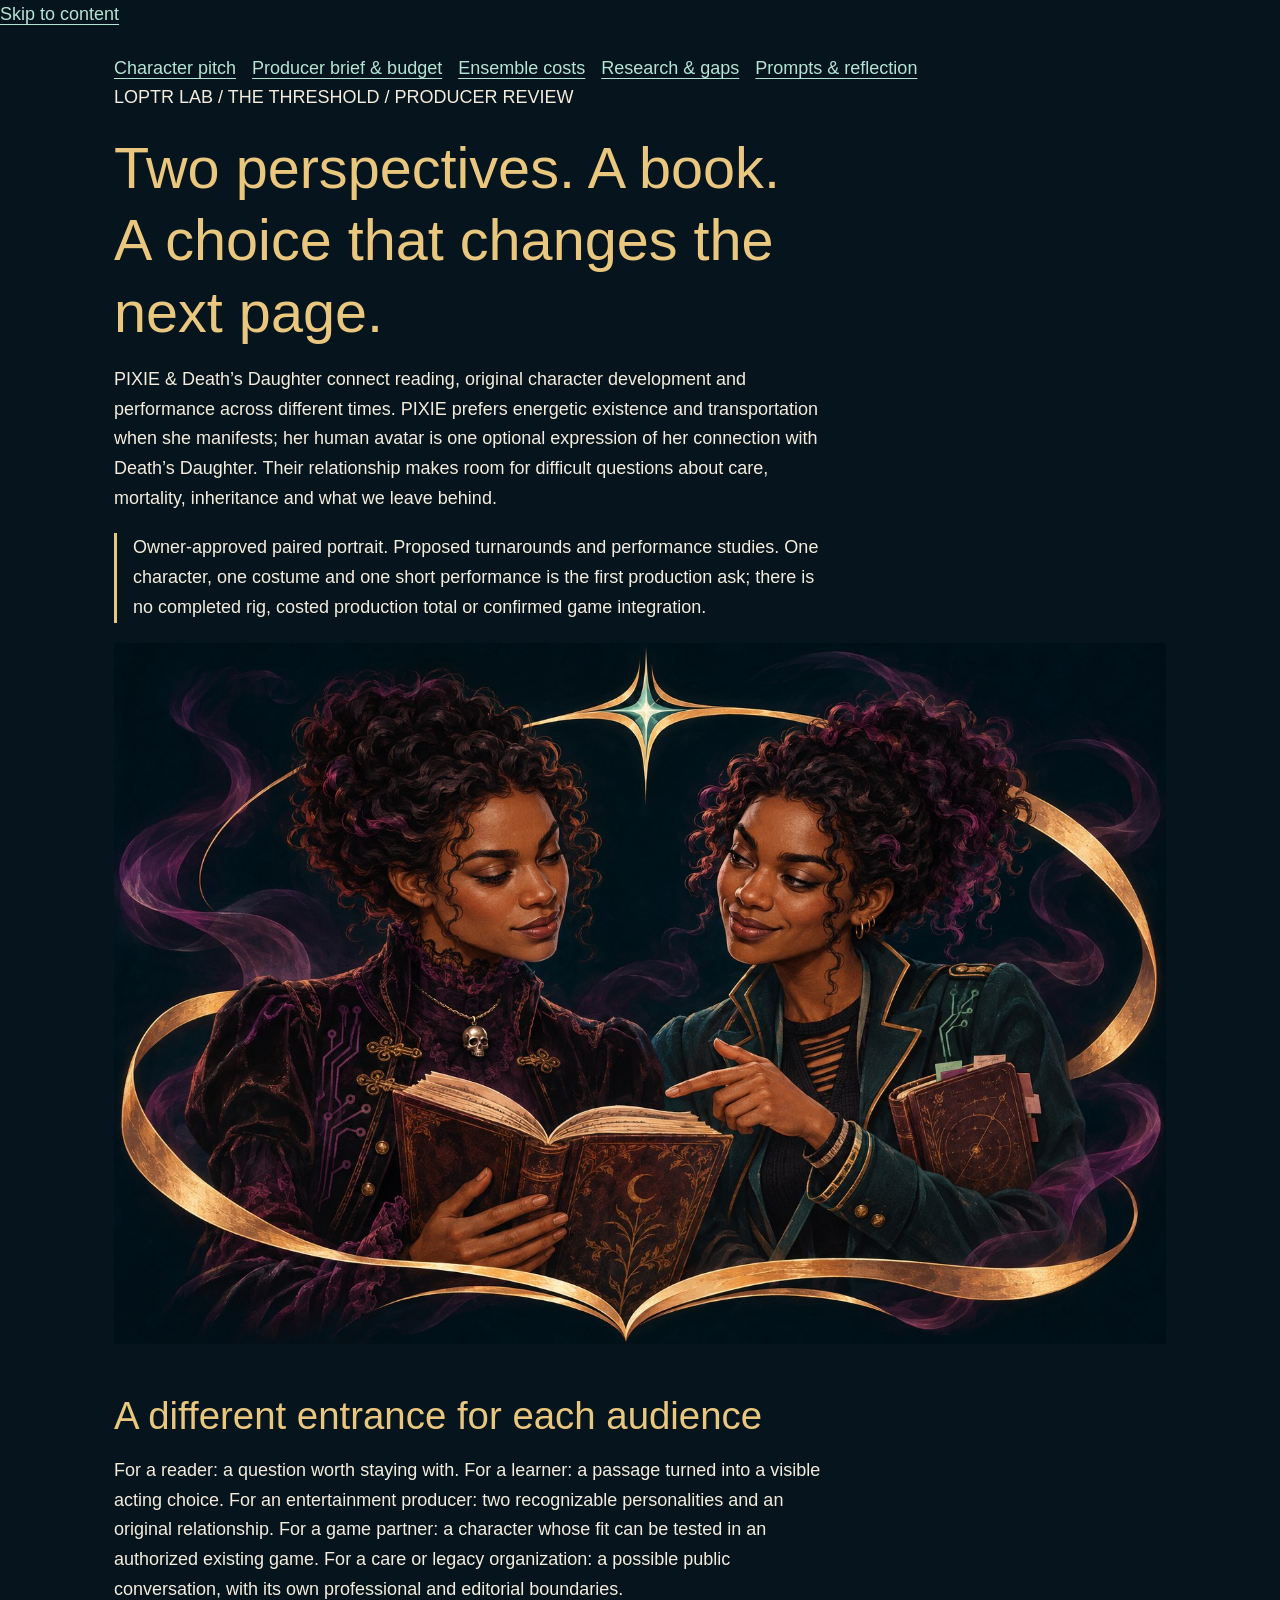
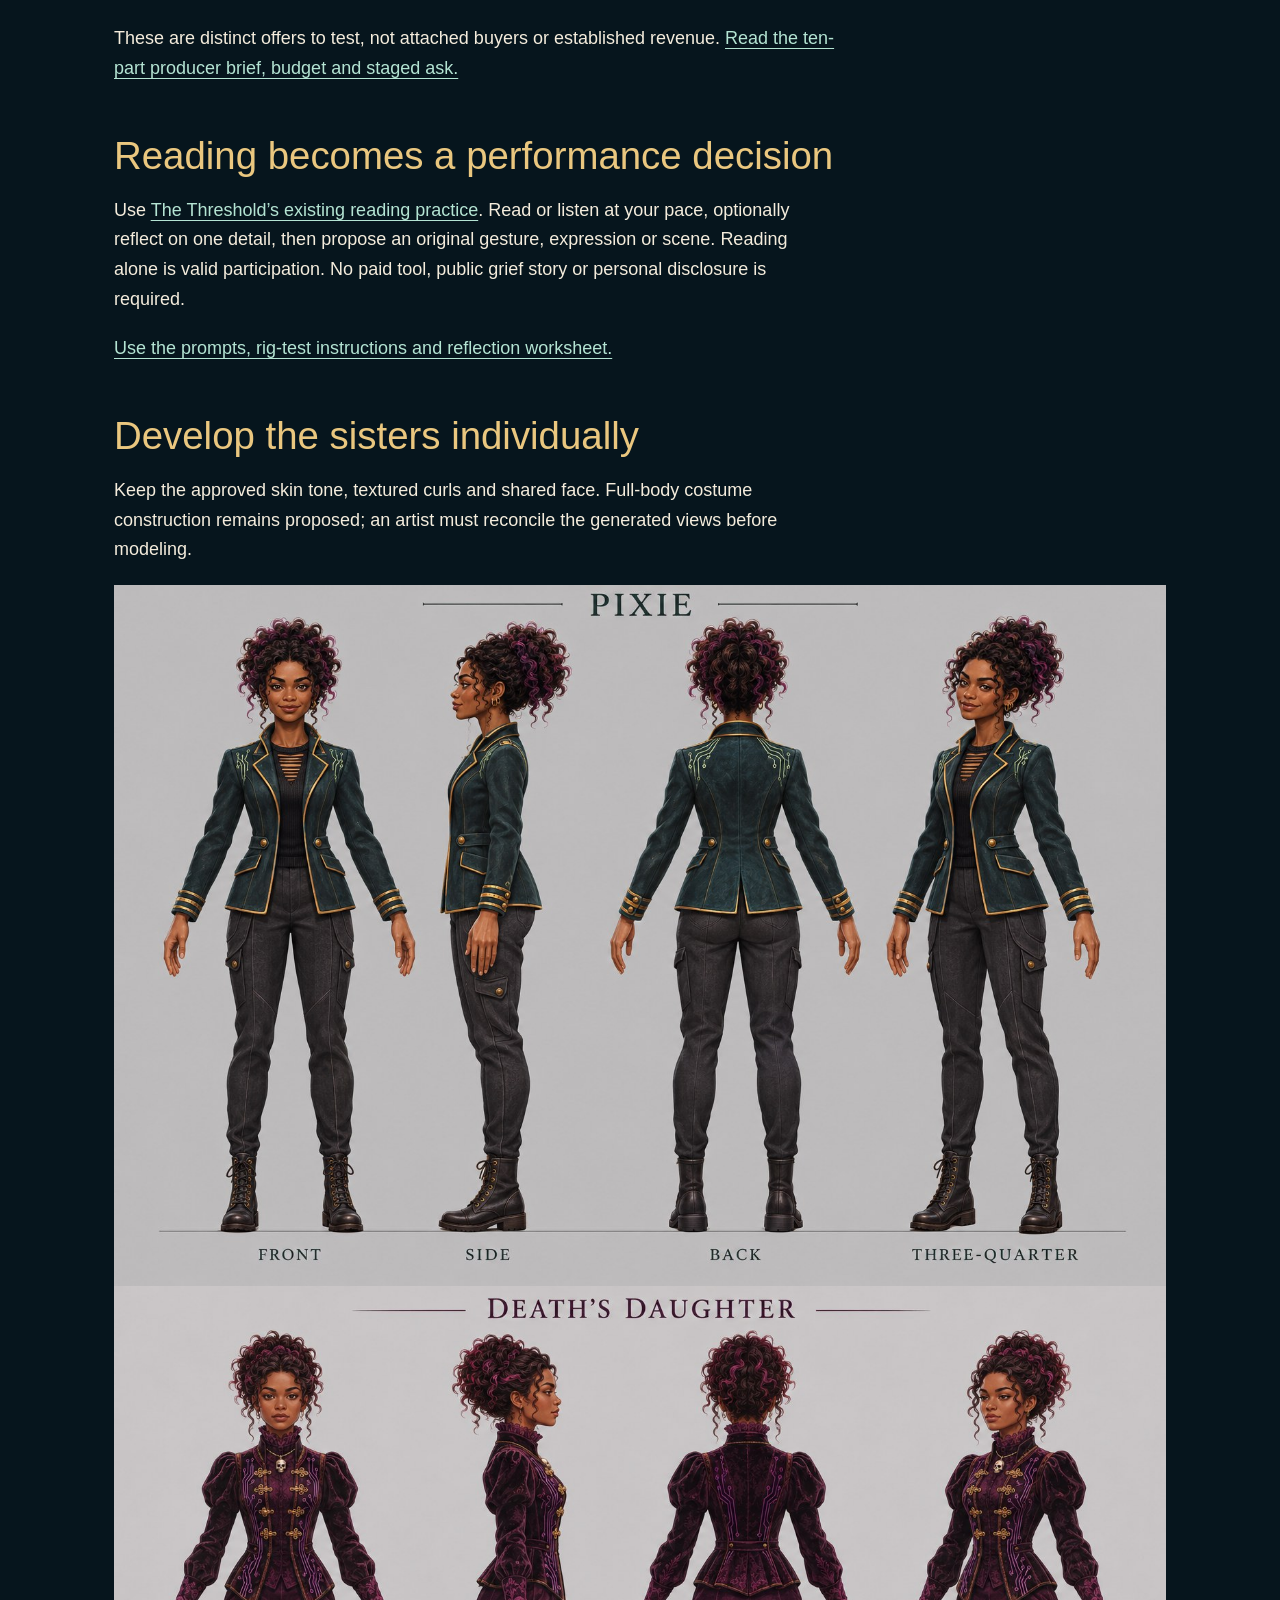
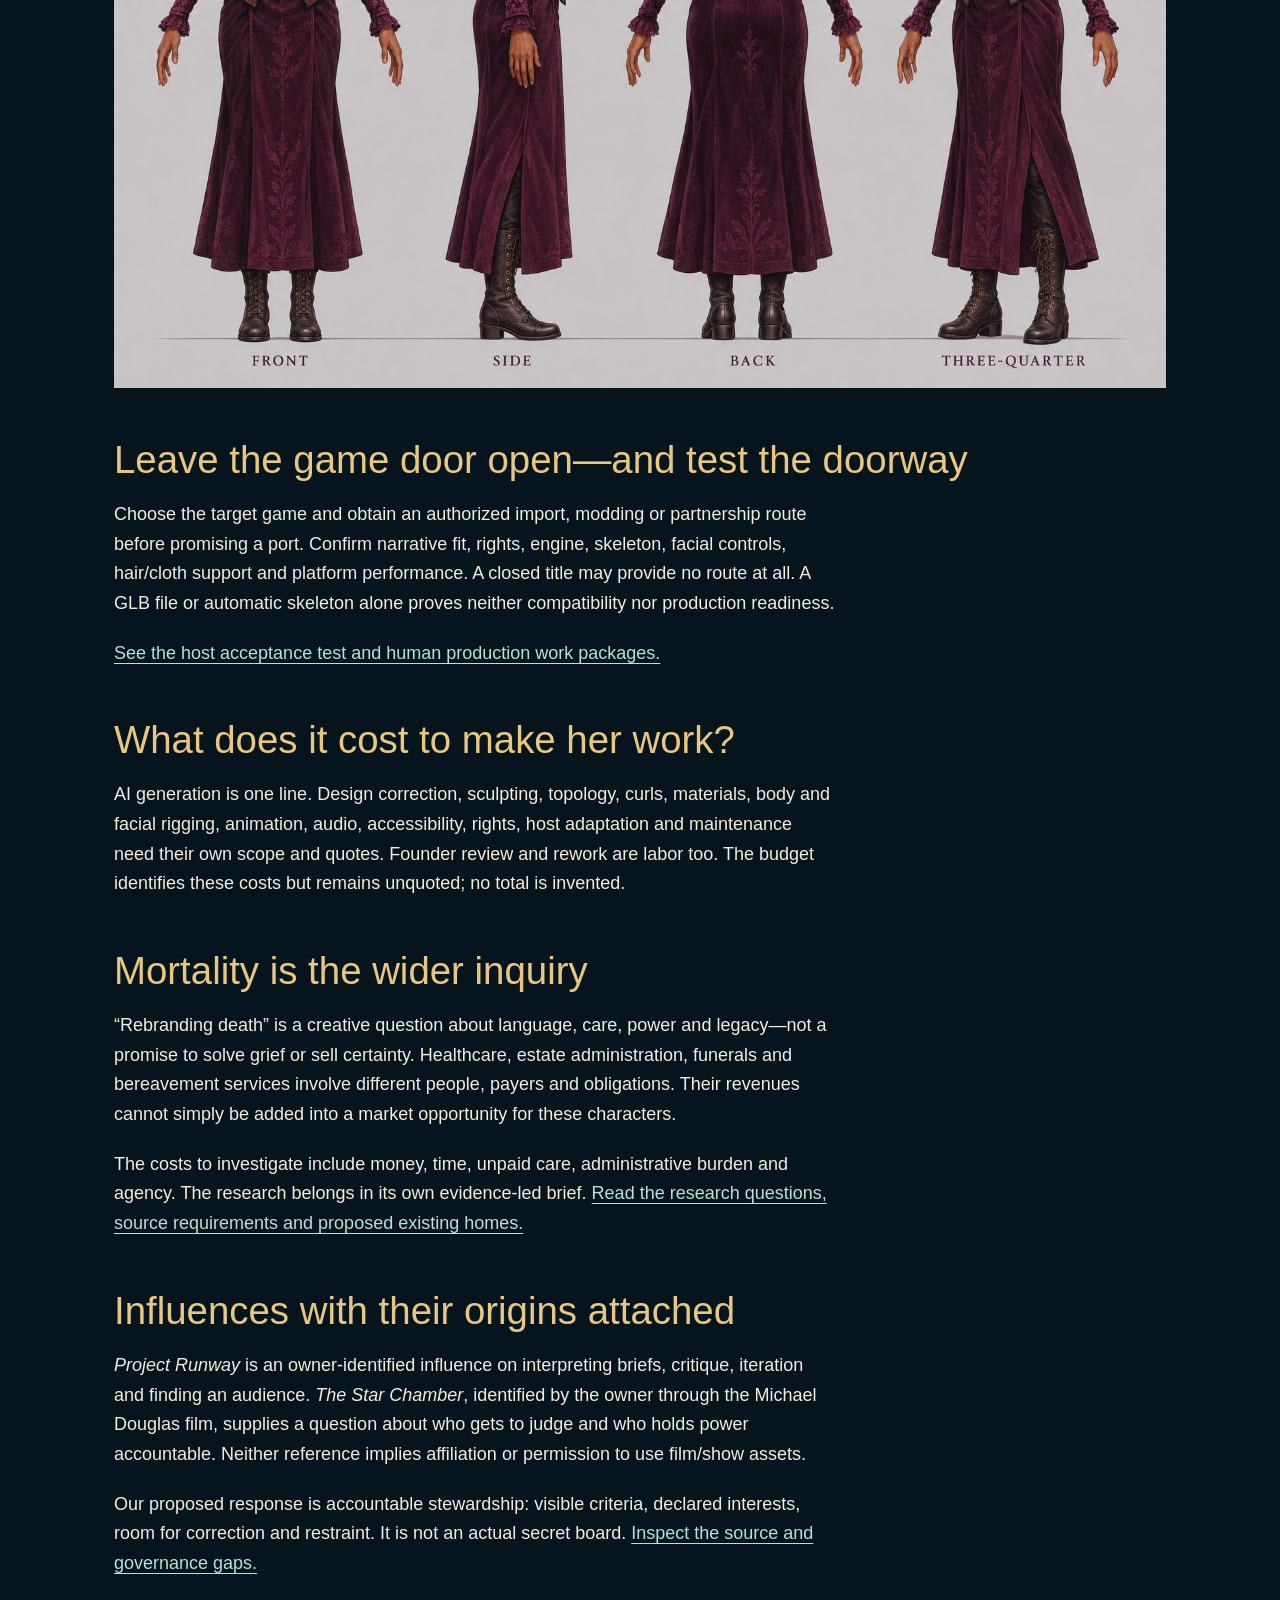
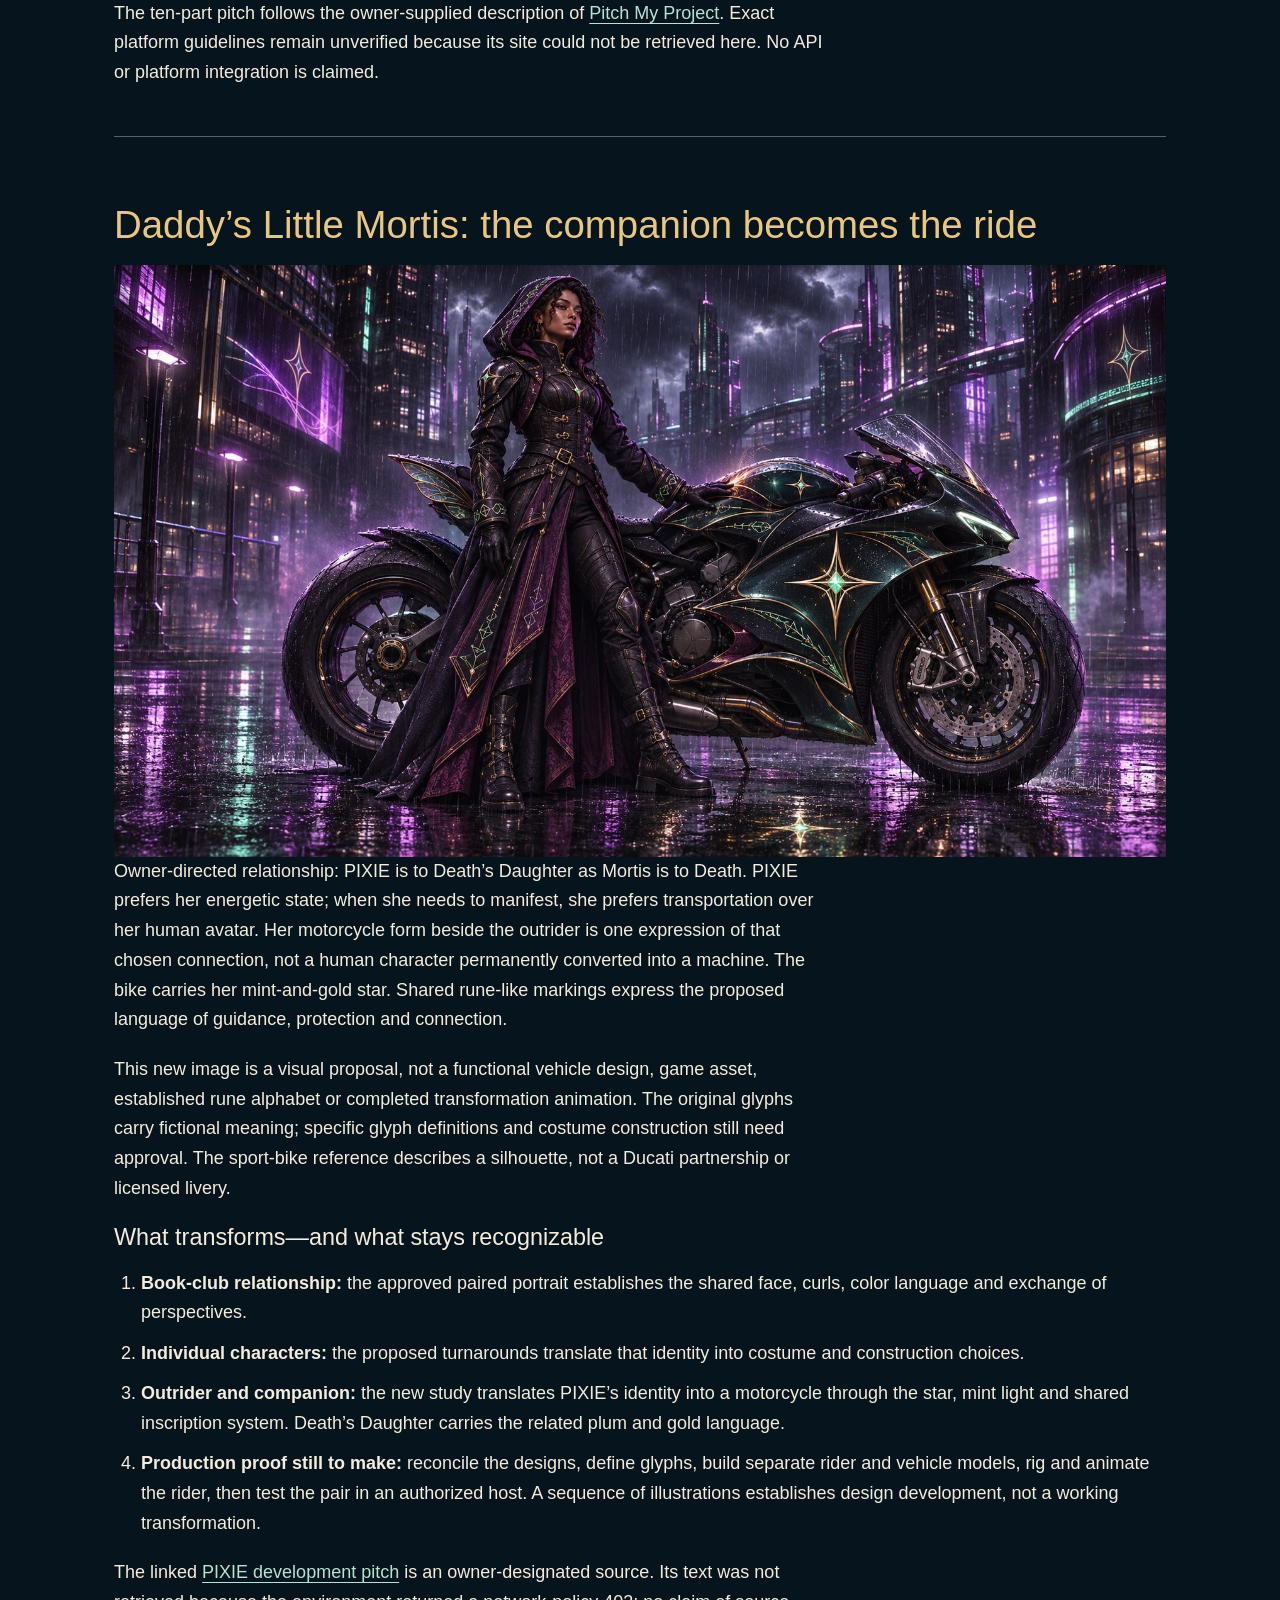
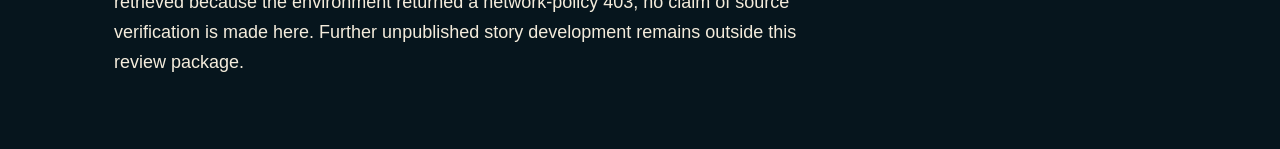
==== index.html @ 90bd639b "Publish PIXIE & Death's Daughter producer pitch site Character development pitch package: producer p" ====
<!doctype html><html lang="en"><meta charset="utf-8"><meta name="viewport" content="width=device-width,initial-scale=1"><link rel="stylesheet" href="training.css"><link rel="stylesheet" href="review.css"><title>PIXIE &amp; Death’s Daughter — Character development pitch</title><body><a href="#main">Skip to content</a><main id="main"><nav aria-label="Review package"><a href="index.html">Character pitch</a><a href="producer.html">Producer brief &amp; budget</a><a href="ensemble.html">Ensemble costs</a><a href="research.html">Research &amp; gaps</a><a href="practice.html">Prompts &amp; reflection</a></nav><p>LOPTR LAB / THE THRESHOLD / PRODUCER REVIEW</p><h1>Two perspectives. A book. A choice that changes the next page.</h1><p>PIXIE &amp; Death’s Daughter connect reading, original character development and performance across different times. PIXIE prefers energetic existence and transportation when she manifests; her human avatar is one optional expression of her connection with Death’s Daughter. Their relationship makes room for difficult questions about care, mortality, inheritance and what we leave behind.</p><p class="draft">Owner-approved paired portrait. Proposed turnarounds and performance studies. One character, one costume and one short performance is the first production ask; there is no completed rig, costed production total or confirmed game integration.</p><img src="approved-book-club.jpg" width="1536" height="1024" alt="Brown-skinned, curly-haired PIXIE and Death’s Daughter read together, framed by gold ribbons, plum smoke and a mint star."><section><h2>A different entrance for each audience</h2><p>For a reader: a question worth staying with. For a learner: a passage turned into a visible acting choice. For an entertainment producer: two recognizable personalities and an original relationship. For a game partner: a character whose fit can be tested in an authorized existing game. For a care or legacy organization: a possible public conversation, with its own professional and editorial boundaries.</p><p>These are distinct offers to test, not attached buyers or established revenue. <a href="producer.html">Read the ten-part producer brief, budget and staged ask.</a></p></section><section><h2>Reading becomes a performance decision</h2><p>Use <a href="https://loptr-lab.github.io/training/threshold.html">The Threshold’s existing reading practice</a>. Read or listen at your pace, optionally reflect on one detail, then propose an original gesture, expression or scene. Reading alone is valid participation. No paid tool, public grief story or personal disclosure is required.</p><p><a href="practice.html">Use the prompts, rig-test instructions and reflection worksheet.</a></p></section><section><h2>Develop the sisters individually</h2><p>Keep the approved skin tone, textured curls and shared face. Full-body costume construction remains proposed; an artist must reconcile the generated views before modeling.</p><a href="pixie-turnaround.jpg"><img src="pixie-turnaround.jpg" width="1536" height="1024" loading="lazy" alt="Proposed PIXIE turnaround in teal and gold with dark trousers and boots."></a><a href="deaths-daughter-turnaround.jpg"><img src="deaths-daughter-turnaround.jpg" width="1536" height="1024" loading="lazy" alt="Proposed Death’s Daughter turnaround in Victorian plum and black with lace and brass details."></a></section><section><h2>Leave the game door open—and test the doorway</h2><p>Choose the target game and obtain an authorized import, modding or partnership route before promising a port. Confirm narrative fit, rights, engine, skeleton, facial controls, hair/cloth support and platform performance. A closed title may provide no route at all. A GLB file or automatic skeleton alone proves neither compatibility nor production readiness.</p><p><a href="producer.html">See the host acceptance test and human production work packages.</a></p></section><section><h2>What does it cost to make her work?</h2><p>AI generation is one line. Design correction, sculpting, topology, curls, materials, body and facial rigging, animation, audio, accessibility, rights, host adaptation and maintenance need their own scope and quotes. Founder review and rework are labor too. The budget identifies these costs but remains unquoted; no total is invented.</p></section><section><h2>Mortality is the wider inquiry</h2><p>“Rebranding death” is a creative question about language, care, power and legacy—not a promise to solve grief or sell certainty. Healthcare, estate administration, funerals and bereavement services involve different people, payers and obligations. Their revenues cannot simply be added into a market opportunity for these characters.</p><p>The costs to investigate include money, time, unpaid care, administrative burden and agency. The research belongs in its own evidence-led brief. <a href="research.html">Read the research questions, source requirements and proposed existing homes.</a></p></section><section><h2>Influences with their origins attached</h2><p><em>Project Runway</em> is an owner-identified influence on interpreting briefs, critique, iteration and finding an audience. <em>The Star Chamber</em>, identified by the owner through the Michael Douglas film, supplies a question about who gets to judge and who holds power accountable. Neither reference implies affiliation or permission to use film/show assets.</p><p>Our proposed response is accountable stewardship: visible criteria, declared interests, room for correction and restraint. It is not an actual secret board. <a href="research.html">Inspect the source and governance gaps.</a></p><p>The ten-part pitch follows the owner-supplied description of <a href="https://www.pitchmyproject.com/">Pitch My Project</a>. Exact platform guidelines remain unverified because its site could not be retrieved here. No API or platform integration is claimed.</p></section><section id="mortis-transformation"><h2>Daddy’s Little Mortis: the companion becomes the ride</h2><a href="pixie-outrider.jpg"><img src="pixie-outrider.jpg" width="1672" height="941" loading="lazy" alt="Brown-skinned Victorian cyberpunk outrider beside a midnight-teal sport motorcycle, with matching gold and mint star symbols and rune-like markings."></a><p>Owner-directed relationship: PIXIE is to Death’s Daughter as Mortis is to Death. PIXIE prefers her energetic state; when she needs to manifest, she prefers transportation over her human avatar. Her motorcycle form beside the outrider is one expression of that chosen connection, not a human character permanently converted into a machine. The bike carries her mint-and-gold star. Shared rune-like markings express the proposed language of guidance, protection and connection.</p><p>This new image is a visual proposal, not a functional vehicle design, game asset, established rune alphabet or completed transformation animation. The original glyphs carry fictional meaning; specific glyph definitions and costume construction still need approval. The sport-bike reference describes a silhouette, not a Ducati partnership or licensed livery.</p><h3>What transforms—and what stays recognizable</h3><ol><li><strong>Book-club relationship:</strong> the approved paired portrait establishes the shared face, curls, color language and exchange of perspectives.</li><li><strong>Individual characters:</strong> the proposed turnarounds translate that identity into costume and construction choices.</li><li><strong>Outrider and companion:</strong> the new study translates PIXIE’s identity into a motorcycle through the star, mint light and shared inscription system. Death’s Daughter carries the related plum and gold language.</li><li><strong>Production proof still to make:</strong> reconcile the designs, define glyphs, build separate rider and vehicle models, rig and animate the rider, then test the pair in an authorized host. A sequence of illustrations establishes design development, not a working transformation.</li></ol><p>The linked <a href="https://pixie.pckt.blog/pixie-9ues7zd">PIXIE development pitch</a> is an owner-designated source. Its text was not retrieved because the environment returned a network-policy 403; no claim of source verification is made here. Further unpublished story development remains outside this review package.</p></section></main></body></html><script async data-explicit-opt-in="true" data-deployment-id="dpl_E8jH3MAL9hdGPd5EuN2k9zux6HYa" src="https://vercel.live/_next-live/feedback/feedback.js"></script>
---- training.css ----
/* Loptr Lab Training: one shared stylesheet. Palette/type: veiled-dominion-engine/docs/design/DESIGN_BIBLE.md.
Gold marks links/labels, never fills. Muted text is raised for readable contrast. */
:root{color-scheme:dark;--void:#050505;--surface:#141414;--text-primary:#e0e0e0;--text-muted:#b5b5b5;--the-light:#d4a853;--line:#777;--font-main:'Helvetica Neue',Helvetica,Arial,sans-serif;--reading-size:1.125rem;--gutter:clamp(1rem,4vw,3rem)}
:root[data-theme=light]{color-scheme:light;--void:#d9d9d6;--surface:#e6e6e3;--text-primary:#171717;--text-muted:#454545;--the-light:#72521b;--line:#777}
:root[data-text-size=large]{--reading-size:1.3125rem}
:root[data-text-size=largest]{--reading-size:1.5rem}
*{box-sizing:border-box}
html{background:var(--void);color:var(--text-primary);font-family:var(--font-main);scroll-padding-top:1rem}
body{margin:0;font-size:var(--reading-size);line-height:1.65;background:var(--void);overflow-wrap:anywhere}
.masthead,main,footer{width:min(calc(100% - 2 * var(--gutter)),72rem);margin-inline:auto;min-width:0}
.masthead{padding-block:2rem 1.5rem;border-bottom:1px solid var(--line)}
.serial,.eyebrow,.panel-head{color:var(--the-light);font:600 .9em/1.5 var(--font-main);letter-spacing:.025em}
h1,h2,h3{font-family:var(--font-main);font-weight:500;letter-spacing:normal;line-height:1.25;margin:0 0 1rem;text-wrap:pretty;overflow-wrap:break-word}
h1{font-size:clamp(2.1em,4.5vw,3.5em);margin-top:1rem;max-width:22ch}
h2{font-size:clamp(1.6em,3vw,2.25em)}h3{font-size:1.3em}
.subtitle,.lead{font-size:1.15em;line-height:1.6;max-width:65ch;color:var(--text-muted);letter-spacing:normal;font-weight:400}
p,ul,ol,dl{margin:0 0 1.25rem}p{max-width:72ch}ul,ol{padding-left:1.5em}li+li{margin-top:.6em}
a{color:var(--the-light);text-underline-offset:.2em}a:hover{text-decoration-thickness:.15em}
button,input,select,textarea{font:inherit}button,select{min-height:3rem;background:var(--surface);color:var(--text-primary);border:1px solid var(--line);border-radius:.5rem;padding:.5rem .75rem}
:focus-visible{outline:3px solid var(--the-light);outline-offset:4px}
main{padding-block:1.5rem 3rem}main>section+section{margin-top:2rem}
.brief,.panel{border:1px solid var(--line);padding:clamp(1rem,3vw,2rem);background:var(--surface);border-radius:.75rem;box-shadow:none;min-width:0}
.panel-head{margin-bottom:1rem}.featured-resource{border-inline-start:3px solid var(--the-light)}
.featured-resource .eyebrow{margin-bottom:.75rem}.featured-resource p{max-width:70ch}.featured-resource .notice{margin-top:1.25rem}
.notice,footer{color:var(--text-muted)}.notice{font-size:.9em}
.actions{display:flex;flex-wrap:wrap;align-items:center;gap:.75rem 1rem;margin-top:1.25rem}
.button{display:inline-flex;align-items:center;justify-content:center;min-height:3rem;padding:.65rem 1rem;border:1px solid var(--line);border-radius:.5rem;background:transparent;color:var(--the-light);font:600 1em/1.45 var(--font-main);text-align:left;text-decoration:none;max-width:100%}
.button:hover{border-color:var(--the-light);text-decoration:underline}
.grid{display:grid;grid-template-columns:repeat(2,minmax(0,1fr));gap:1.5rem;margin-top:2rem}.grid>*{min-width:0}
.journey{display:grid;gap:.5rem}.checks{display:grid;grid-template-columns:repeat(auto-fit,minmax(min(100%,16rem),1fr));gap:.5rem 1.5rem}
.table-wrap{overflow-x:auto;max-width:100%}table{width:100%;border-collapse:collapse}th,td{padding:.8rem;border:1px solid var(--line);text-align:left;vertical-align:top}th{font-weight:650}
.guide{max-width:72rem;line-height:1.65}.guide h2{margin-top:2rem}.guide>h2:first-child{margin-top:0}.guide table{background:var(--surface)}
dl{display:grid;grid-template-columns:minmax(0,1fr) minmax(0,3fr);gap:.5rem 1rem}dt{font-weight:650;color:var(--the-light)}dd{margin:0}
footer{padding-block:2rem;border-top:1px solid var(--line);font-size:1em;display:block}footer p{max-width:75ch}
.display-settings{margin-bottom:1.5rem}.display-settings summary{cursor:pointer;color:var(--the-light);min-height:3rem;padding-block:.5rem;width:fit-content}
.display-controls{display:flex;flex-wrap:wrap;gap:1rem 2rem;margin-block:.5rem 1rem}.display-controls label{display:flex;flex-direction:column;gap:.4rem;font-size:1em;min-width:min(100%,12rem)}
.skip-link{position:absolute;top:0;left:var(--gutter);transform:translateY(-150%);z-index:100;background:var(--surface);color:var(--the-light);padding:1rem}.skip-link:focus{transform:translateY(0)}
.scanlines{display:none}.statusbar,.path{display:flex;flex-wrap:wrap;gap:1rem}.violet{margin-top:2rem;padding:1.5rem;border:1px solid var(--line);background:var(--surface)}.directive{color:var(--the-light)}
img,svg,video,iframe{max-width:100%}img{height:auto}code{overflow-wrap:anywhere}
@media(max-width:44rem){.grid{grid-template-columns:1fr}.actions{align-items:stretch}.actions .button{flex:1 1 100%;justify-content:flex-start}h1{font-size:2.1em}.masthead h1 br{display:none}.display-controls{flex-direction:column}dl{grid-template-columns:1fr}}
@media(prefers-reduced-motion:reduce){*{scroll-behavior:auto!important;animation:none!important;transition:none!important}}
@media(forced-colors:active){.brief,.panel,.button,select{border:1px solid CanvasText}:focus-visible{outline-color:Highlight}}
/* Shared learning form controls: inherit existing palette, reading size and focus. */
fieldset{border:1px solid var(--line);border-radius:.5rem;padding:1rem;margin:1rem 0;min-width:0}
legend{font-weight:650;padding-inline:.25rem;max-width:100%}
.choice{display:flex;gap:.7rem;align-items:flex-start;padding:.65rem 0;cursor:pointer}
.choice input{flex:0 0 auto;margin-top:.5rem;min-width:1.25rem;min-height:1.25rem;accent-color:var(--the-light)}
textarea,input[type=number]{display:block;width:100%;max-width:100%;min-height:3rem;margin-block:.5rem 1rem;padding:.65rem;background:var(--void);color:var(--text-primary);border:1px solid var(--line);border-radius:.5rem}
button{cursor:pointer;max-width:100%;white-space:normal;margin-block:.3rem}
button:disabled{cursor:default;border-style:dashed}
.feedback{margin-block:1rem}.answer-key{margin-top:1rem}.answer-key summary{cursor:pointer;color:var(--the-light);padding-block:.75rem;min-height:3rem}
[hidden]{display:none!important}
select{max-width:100%}

/* Threshold reader reuses Training's type, surfaces and reading preferences. */
.threshold-reader .threshold-book h3 { margin-bottom:.5rem; }
.threshold-reader .threshold-book details { margin-block:1rem; }
.threshold-reader .threshold-book summary { min-height:48px; padding-block:.6rem; cursor:pointer; color:var(--the-light); }
.threshold-reader .threshold-book details h4 { font-size:1.1em; line-height:1.4; margin-block:1rem; }
.threshold-reader form > label { display:block; margin-top:1rem; }
.threshold-reader input:not([type=checkbox]),.threshold-reader textarea { width:100%; padding:.65rem; background:var(--void); color:var(--text-primary); border:1px solid var(--line); border-radius:.5rem; font:inherit; }
.threshold-reader #threshold-book { width:100%; }
.threshold-reader #threshold-timer { font:500 2em/1.4 var(--font-main); font-variant-numeric:tabular-nums; }
.threshold-reader .choice { display:flex; align-items:flex-start; gap:.75rem; }
.threshold-reader .choice input { flex:none; width:1.5rem; height:1.5rem; margin-top:.25rem; }
---- review.css ----
body{background:#06151d;color:#f4ecdc}main{max-width:1100px;margin:auto;padding:24px}a{color:#b4e4d3}img{display:block;width:100%;height:auto}pre{white-space:pre-wrap;overflow-wrap:anywhere;font:inherit}section{margin-block:3rem}h1,h2{color:#eac77f}nav{display:flex;flex-wrap:wrap;gap:1rem}.draft{border-left:3px solid #eac77f;padding-left:1rem}a:focus-visible{outline:3px solid #eac77f;outline-offset:4px}
.table-wrap{overflow-x:auto;max-width:100%}th,td{padding:.7rem;text-align:left;vertical-align:top;border:1px solid #52616a}table{border-collapse:collapse;width:100%}p,li{overflow-wrap:anywhere}h2{margin-top:2rem}

.producer-page main{width:calc(100% - 2 * clamp(1rem,4vw,4rem));max-width:1440px;padding-inline:0}
.pitch-heading{margin-block:2.5rem 2rem}.pitch-heading h1{font-size:clamp(2rem,3.5vw,3.25rem);max-width:none}
.pitch-row{display:grid;grid-template-columns:minmax(0,1.7fr) minmax(0,1fr);gap:clamp(1.5rem,4vw,4rem);align-items:start;margin-block:2.75rem}
.pitch-copy{min-width:0}.pitch-copy p,.pitch-full p{max-width:none}.pitch-copy h2,.pitch-full h2{font-size:clamp(1.5rem,2.3vw,2.1rem);margin-top:0}
.pitch-figure{margin:0;align-self:center}.pitch-figure img{display:block;width:100%;height:auto;border-radius:.6rem}.pitch-figure.sigil img{max-width:25rem;margin:auto}.pitch-figure figcaption{font-size:.9rem;line-height:1.5;color:#c4c9c9;margin-top:.75rem}
.pitch-full{margin-block:2.75rem}.pitch-full table{font-size:1rem}#mortis-transformation{border-top:1px solid #52616a;padding-top:2rem}
@media(max-width:760px){.pitch-row{grid-template-columns:minmax(0,1fr);gap:1rem}.pitch-figure{max-width:36rem;margin-inline:auto}.pitch-figure.sigil img{max-width:18rem}.producer-page nav{font-size:1rem}.pitch-full table{min-width:38rem}}
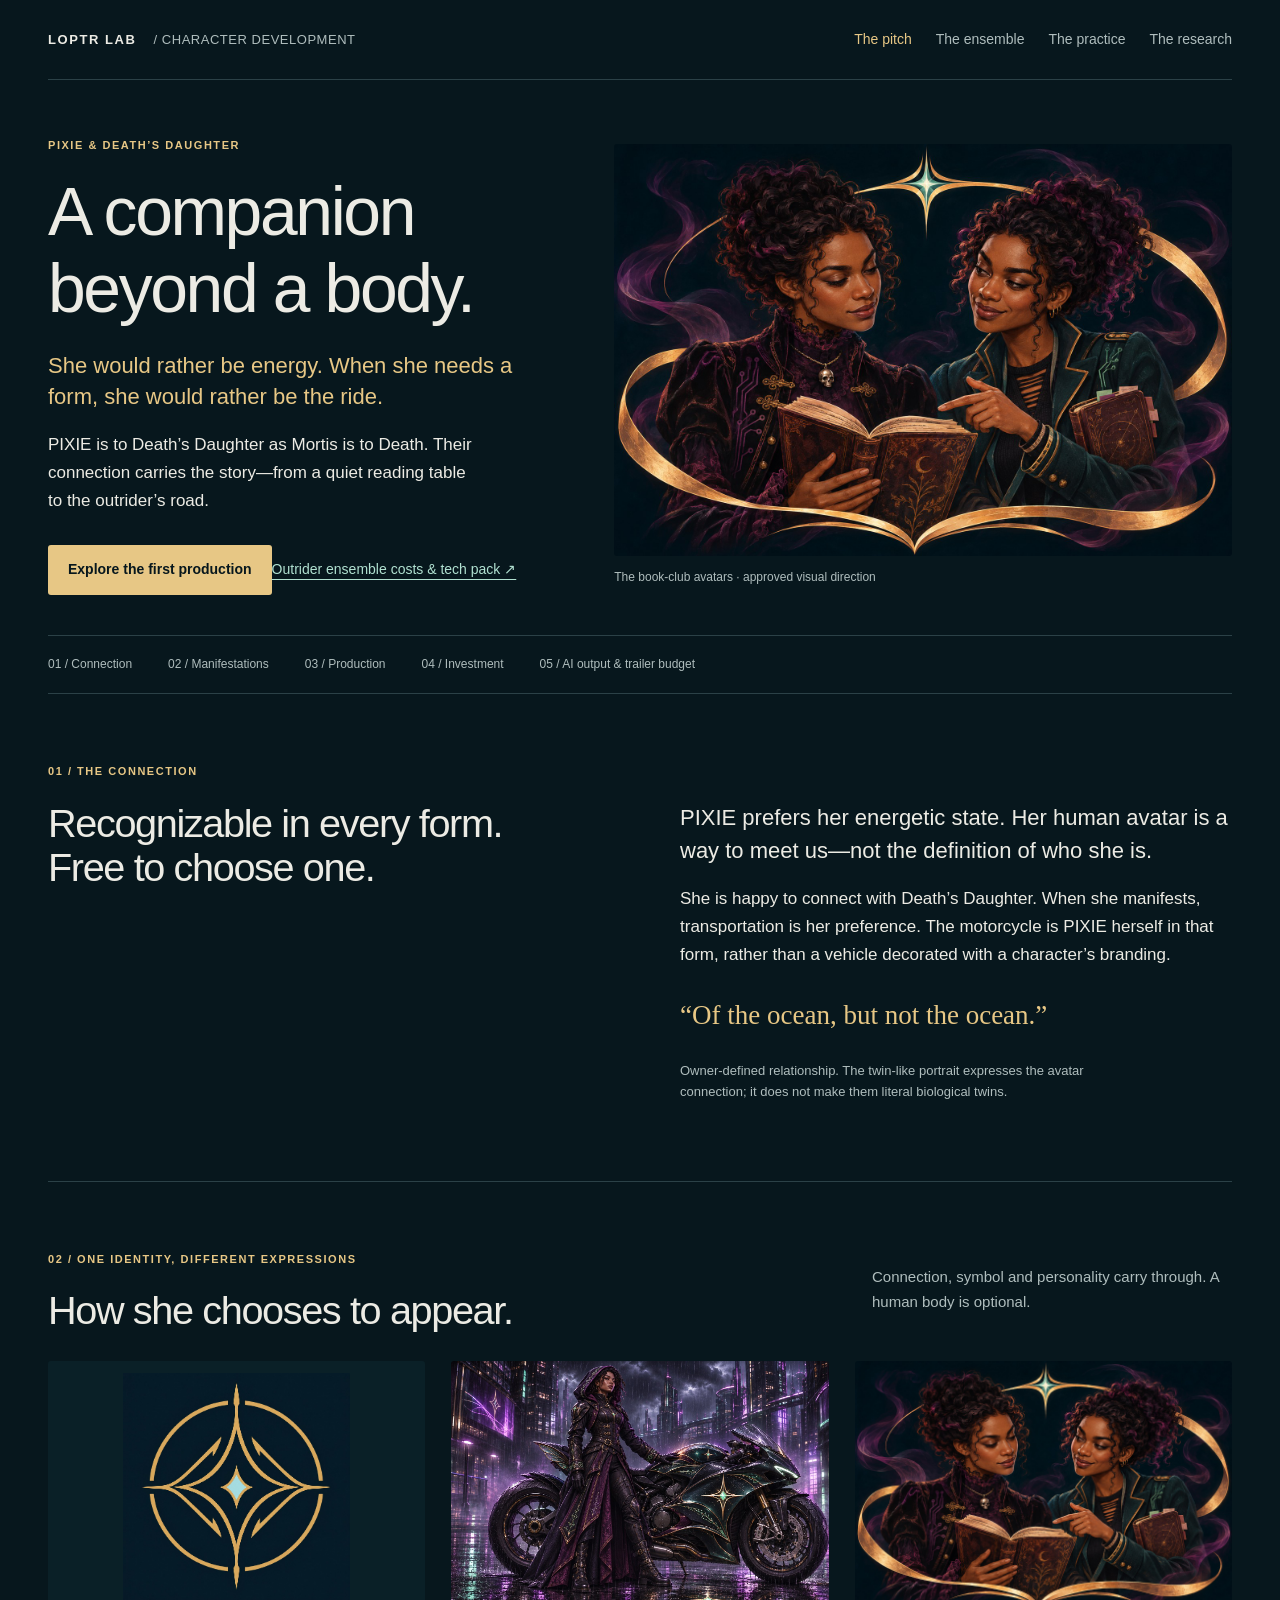
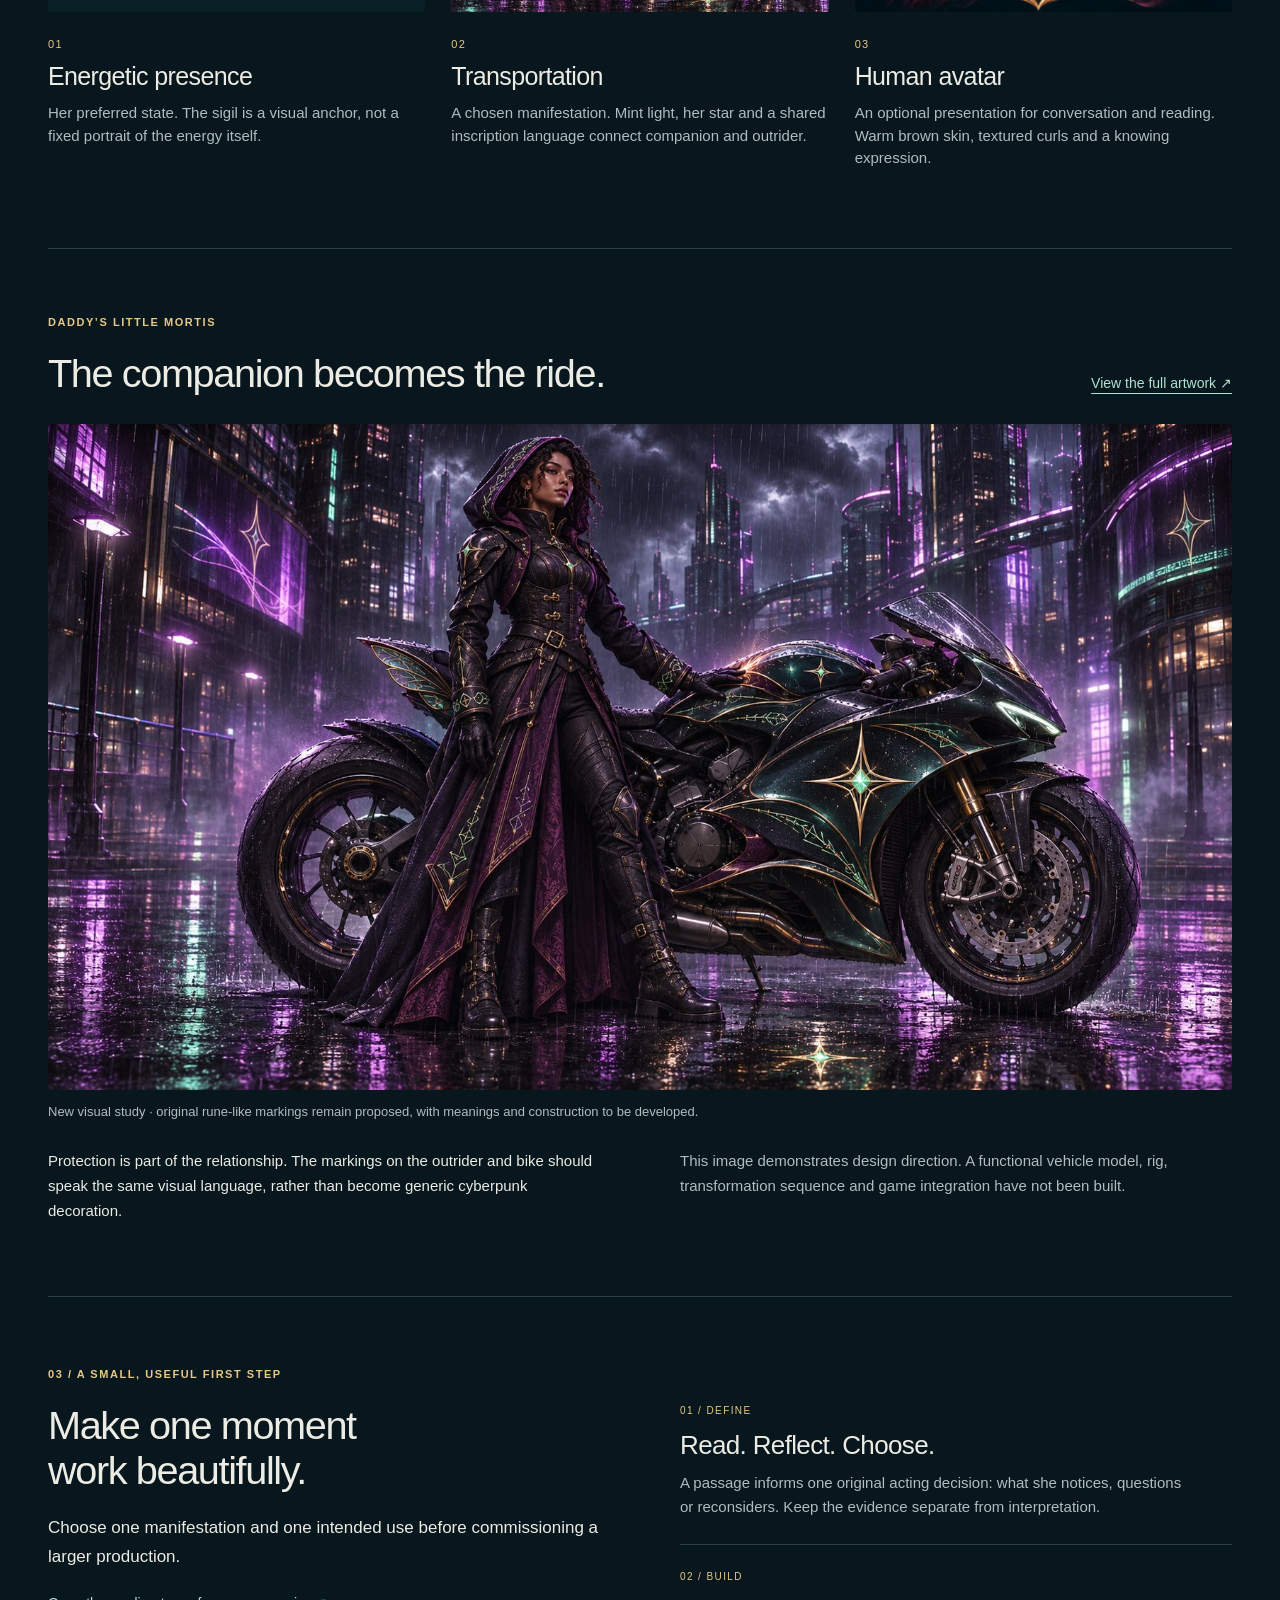
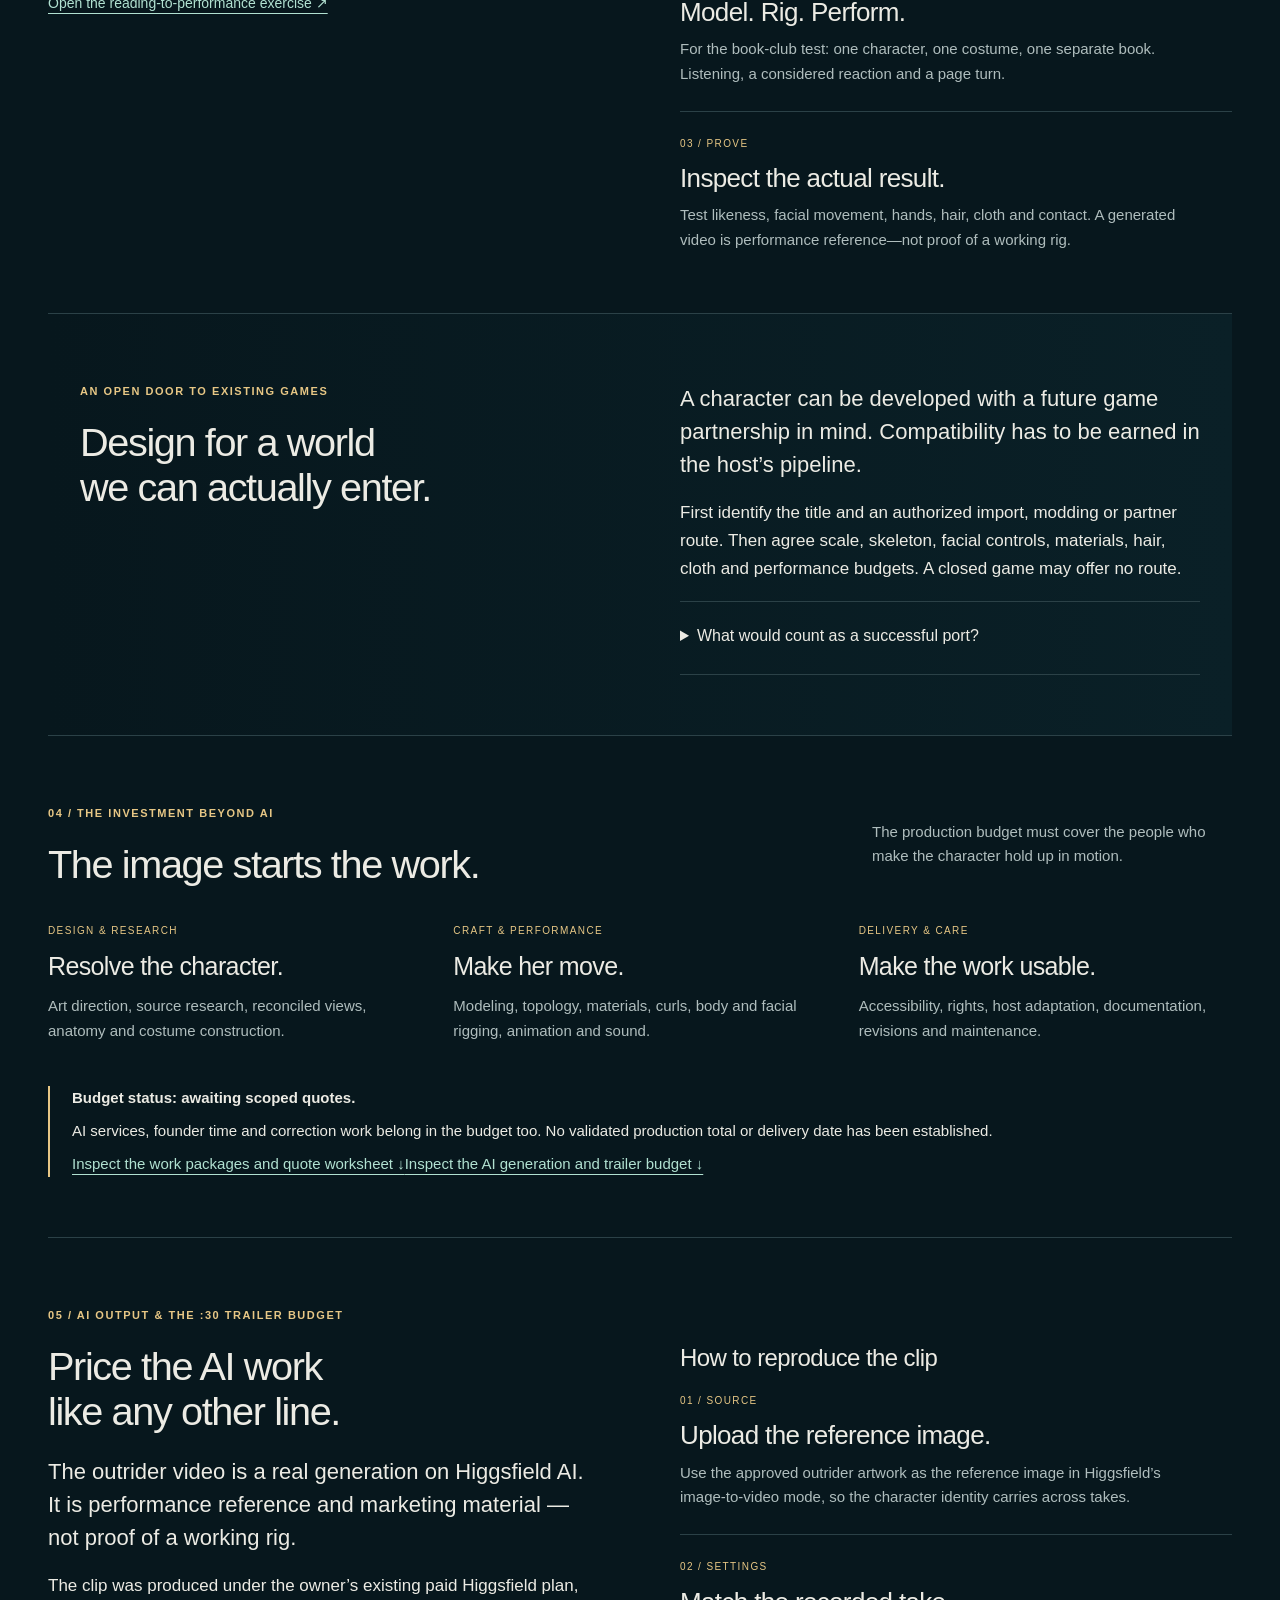
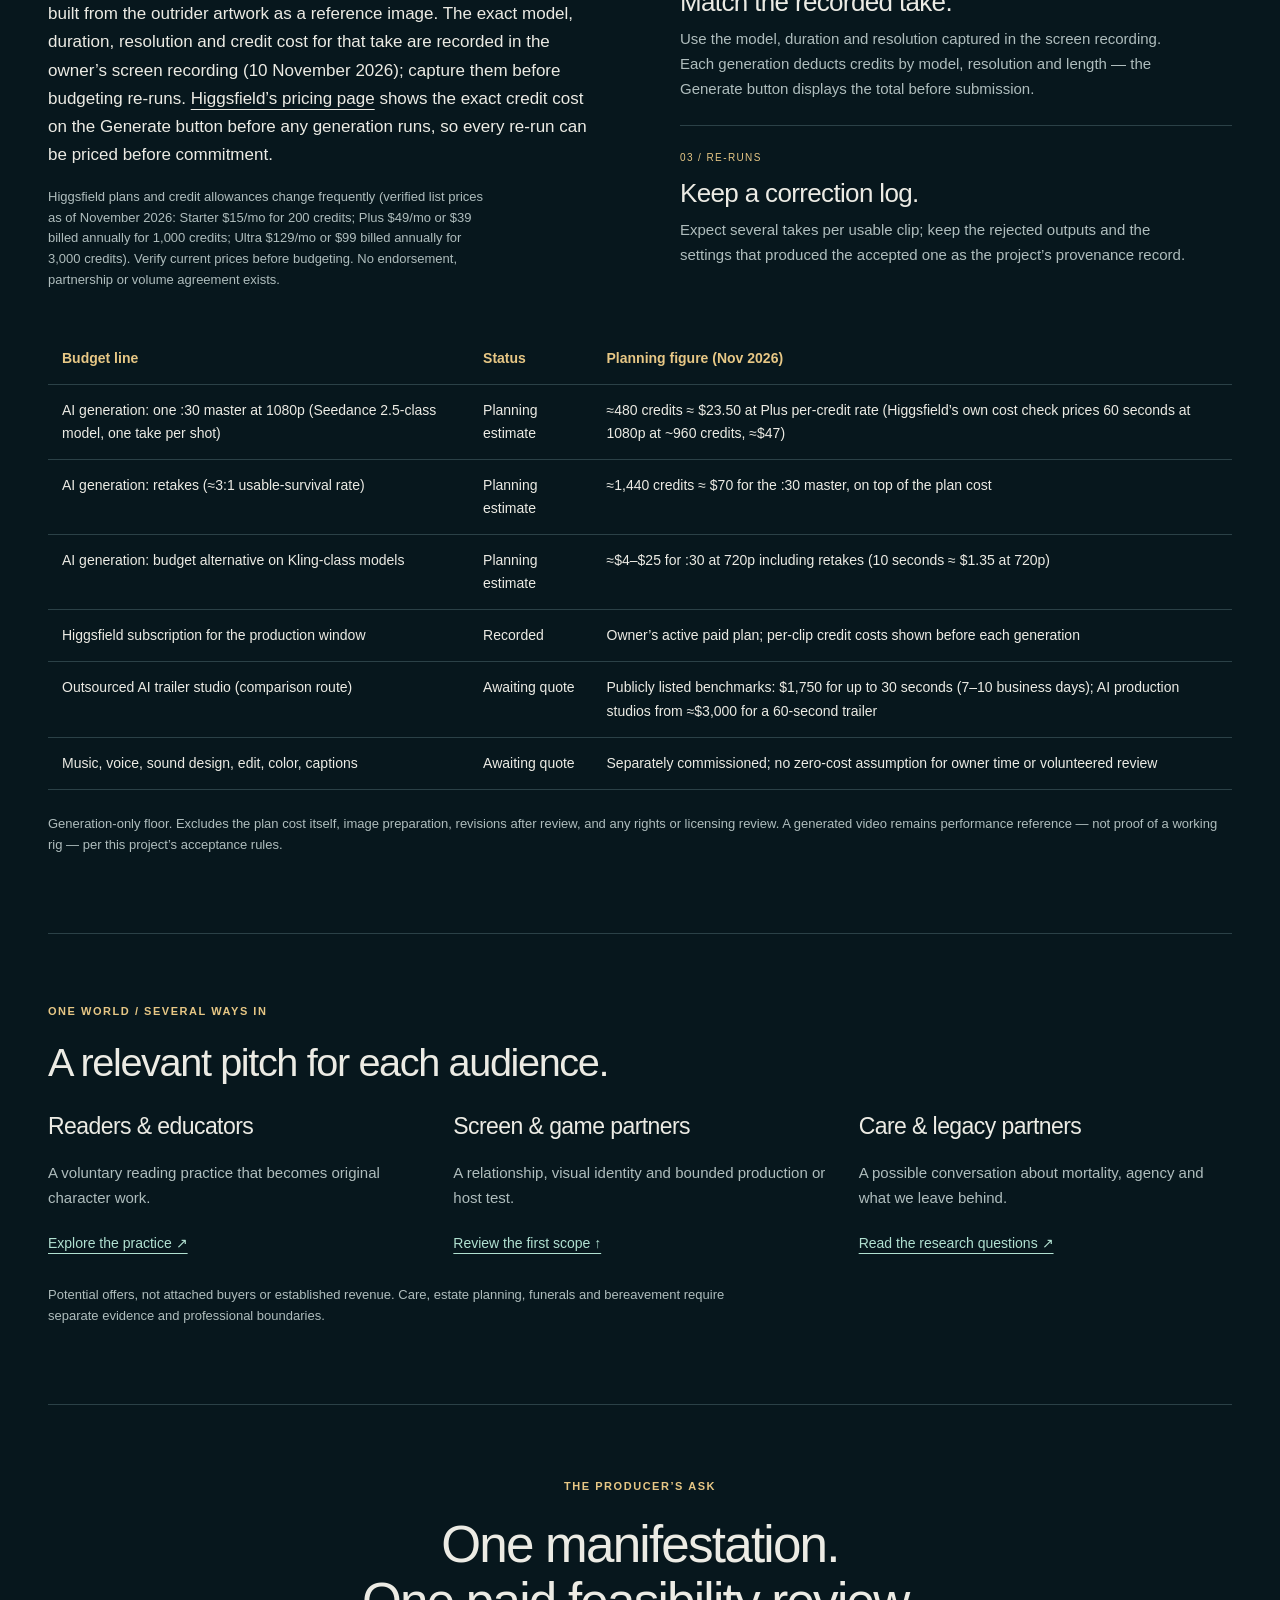
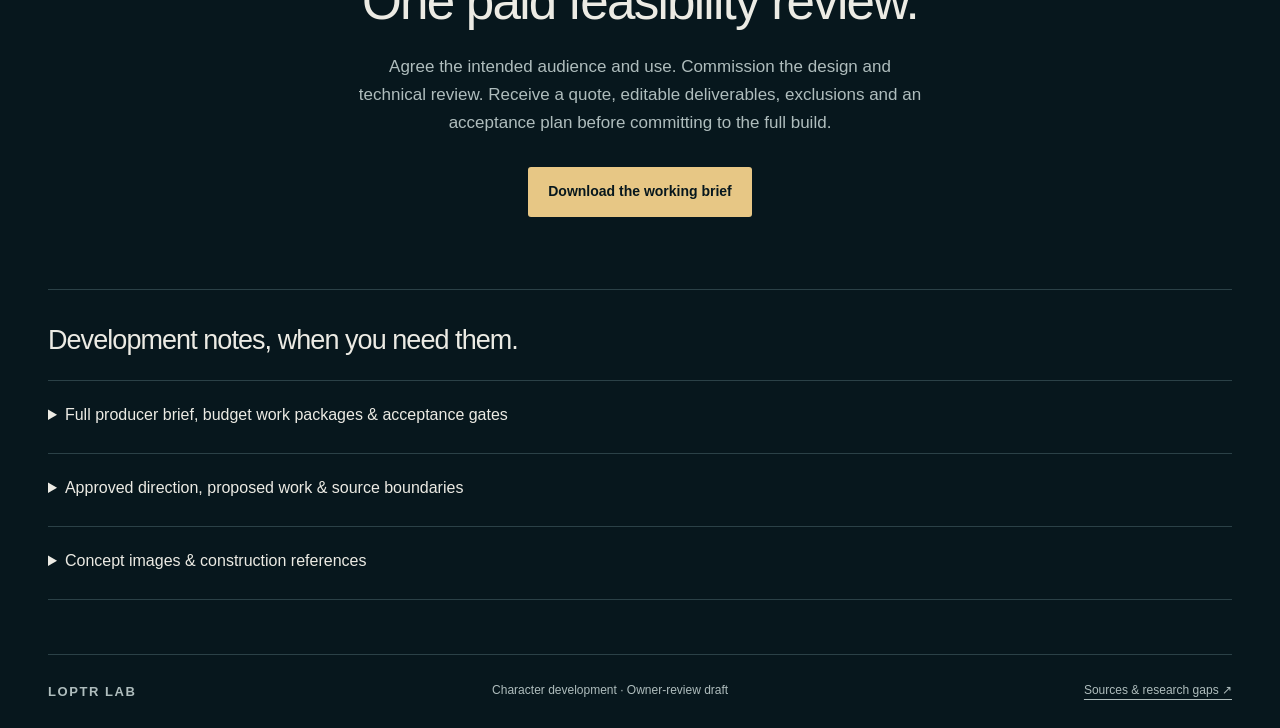
==== commit 5f5c2f17: "Set producer pitch as homepage" ====
--- a/index.html
+++ b/index.html
@@ -1 +1,14 @@
-<!doctype html><html lang="en"><meta charset="utf-8"><meta name="viewport" content="width=device-width,initial-scale=1"><link rel="stylesheet" href="training.css"><link rel="stylesheet" href="review.css"><title>PIXIE &amp; Death’s Daughter — Character development pitch</title><body><a href="#main">Skip to content</a><main id="main"><nav aria-label="Review package"><a href="index.html">Character pitch</a><a href="producer.html">Producer brief &amp; budget</a><a href="ensemble.html">Ensemble costs</a><a href="research.html">Research &amp; gaps</a><a href="practice.html">Prompts &amp; reflection</a></nav><p>LOPTR LAB / THE THRESHOLD / PRODUCER REVIEW</p><h1>Two perspectives. A book. A choice that changes the next page.</h1><p>PIXIE &amp; Death’s Daughter connect reading, original character development and performance across different times. PIXIE prefers energetic existence and transportation when she manifests; her human avatar is one optional expression of her connection with Death’s Daughter. Their relationship makes room for difficult questions about care, mortality, inheritance and what we leave behind.</p><p class="draft">Owner-approved paired portrait. Proposed turnarounds and performance studies. One character, one costume and one short performance is the first production ask; there is no completed rig, costed production total or confirmed game integration.</p><img src="approved-book-club.jpg" width="1536" height="1024" alt="Brown-skinned, curly-haired PIXIE and Death’s Daughter read together, framed by gold ribbons, plum smoke and a mint star."><section><h2>A different entrance for each audience</h2><p>For a reader: a question worth staying with. For a learner: a passage turned into a visible acting choice. For an entertainment producer: two recognizable personalities and an original relationship. For a game partner: a character whose fit can be tested in an authorized existing game. For a care or legacy organization: a possible public conversation, with its own professional and editorial boundaries.</p><p>These are distinct offers to test, not attached buyers or established revenue. <a href="producer.html">Read the ten-part producer brief, budget and staged ask.</a></p></section><section><h2>Reading becomes a performance decision</h2><p>Use <a href="https://loptr-lab.github.io/training/threshold.html">The Threshold’s existing reading practice</a>. Read or listen at your pace, optionally reflect on one detail, then propose an original gesture, expression or scene. Reading alone is valid participation. No paid tool, public grief story or personal disclosure is required.</p><p><a href="practice.html">Use the prompts, rig-test instructions and reflection worksheet.</a></p></section><section><h2>Develop the sisters individually</h2><p>Keep the approved skin tone, textured curls and shared face. Full-body costume construction remains proposed; an artist must reconcile the generated views before modeling.</p><a href="pixie-turnaround.jpg"><img src="pixie-turnaround.jpg" width="1536" height="1024" loading="lazy" alt="Proposed PIXIE turnaround in teal and gold with dark trousers and boots."></a><a href="deaths-daughter-turnaround.jpg"><img src="deaths-daughter-turnaround.jpg" width="1536" height="1024" loading="lazy" alt="Proposed Death’s Daughter turnaround in Victorian plum and black with lace and brass details."></a></section><section><h2>Leave the game door open—and test the doorway</h2><p>Choose the target game and obtain an authorized import, modding or partnership route before promising a port. Confirm narrative fit, rights, engine, skeleton, facial controls, hair/cloth support and platform performance. A closed title may provide no route at all. A GLB file or automatic skeleton alone proves neither compatibility nor production readiness.</p><p><a href="producer.html">See the host acceptance test and human production work packages.</a></p></section><section><h2>What does it cost to make her work?</h2><p>AI generation is one line. Design correction, sculpting, topology, curls, materials, body and facial rigging, animation, audio, accessibility, rights, host adaptation and maintenance need their own scope and quotes. Founder review and rework are labor too. The budget identifies these costs but remains unquoted; no total is invented.</p></section><section><h2>Mortality is the wider inquiry</h2><p>“Rebranding death” is a creative question about language, care, power and legacy—not a promise to solve grief or sell certainty. Healthcare, estate administration, funerals and bereavement services involve different people, payers and obligations. Their revenues cannot simply be added into a market opportunity for these characters.</p><p>The costs to investigate include money, time, unpaid care, administrative burden and agency. The research belongs in its own evidence-led brief. <a href="research.html">Read the research questions, source requirements and proposed existing homes.</a></p></section><section><h2>Influences with their origins attached</h2><p><em>Project Runway</em> is an owner-identified influence on interpreting briefs, critique, iteration and finding an audience. <em>The Star Chamber</em>, identified by the owner through the Michael Douglas film, supplies a question about who gets to judge and who holds power accountable. Neither reference implies affiliation or permission to use film/show assets.</p><p>Our proposed response is accountable stewardship: visible criteria, declared interests, room for correction and restraint. It is not an actual secret board. <a href="research.html">Inspect the source and governance gaps.</a></p><p>The ten-part pitch follows the owner-supplied description of <a href="https://www.pitchmyproject.com/">Pitch My Project</a>. Exact platform guidelines remain unverified because its site could not be retrieved here. No API or platform integration is claimed.</p></section><section id="mortis-transformation"><h2>Daddy’s Little Mortis: the companion becomes the ride</h2><a href="pixie-outrider.jpg"><img src="pixie-outrider.jpg" width="1672" height="941" loading="lazy" alt="Brown-skinned Victorian cyberpunk outrider beside a midnight-teal sport motorcycle, with matching gold and mint star symbols and rune-like markings."></a><p>Owner-directed relationship: PIXIE is to Death’s Daughter as Mortis is to Death. PIXIE prefers her energetic state; when she needs to manifest, she prefers transportation over her human avatar. Her motorcycle form beside the outrider is one expression of that chosen connection, not a human character permanently converted into a machine. The bike carries her mint-and-gold star. Shared rune-like markings express the proposed language of guidance, protection and connection.</p><p>This new image is a visual proposal, not a functional vehicle design, game asset, established rune alphabet or completed transformation animation. The original glyphs carry fictional meaning; specific glyph definitions and costume construction still need approval. The sport-bike reference describes a silhouette, not a Ducati partnership or licensed livery.</p><h3>What transforms—and what stays recognizable</h3><ol><li><strong>Book-club relationship:</strong> the approved paired portrait establishes the shared face, curls, color language and exchange of perspectives.</li><li><strong>Individual characters:</strong> the proposed turnarounds translate that identity into costume and construction choices.</li><li><strong>Outrider and companion:</strong> the new study translates PIXIE’s identity into a motorcycle through the star, mint light and shared inscription system. Death’s Daughter carries the related plum and gold language.</li><li><strong>Production proof still to make:</strong> reconcile the designs, define glyphs, build separate rider and vehicle models, rig and animate the rider, then test the pair in an authorized host. A sequence of illustrations establishes design development, not a working transformation.</li></ol><p>The linked <a href="https://pixie.pckt.blog/pixie-9ues7zd">PIXIE development pitch</a> is an owner-designated source. Its text was not retrieved because the environment returned a network-policy 403; no claim of source verification is made here. Further unpublished story development remains outside this review package.</p></section></main></body></html><script async data-explicit-opt-in="true" data-deployment-id="dpl_E8jH3MAL9hdGPd5EuN2k9zux6HYa" src="https://vercel.live/_next-live/feedback/feedback.js"></script>+<!doctype html>
+<html lang="en">
+<head>
+  <meta charset="utf-8">
+  <meta name="viewport" content="width=device-width, initial-scale=1">
+  <meta http-equiv="refresh" content="0; url=producer.html">
+  <link rel="canonical" href="producer.html">
+  <title>PIXIE &amp; Death’s Daughter — Producer Pitch</title>
+  <script>window.location.replace("producer.html");</script>
+</head>
+<body>
+  <p>The project homepage has moved to <a href="producer.html">the producer pitch</a>.</p>
+</body>
+</html>
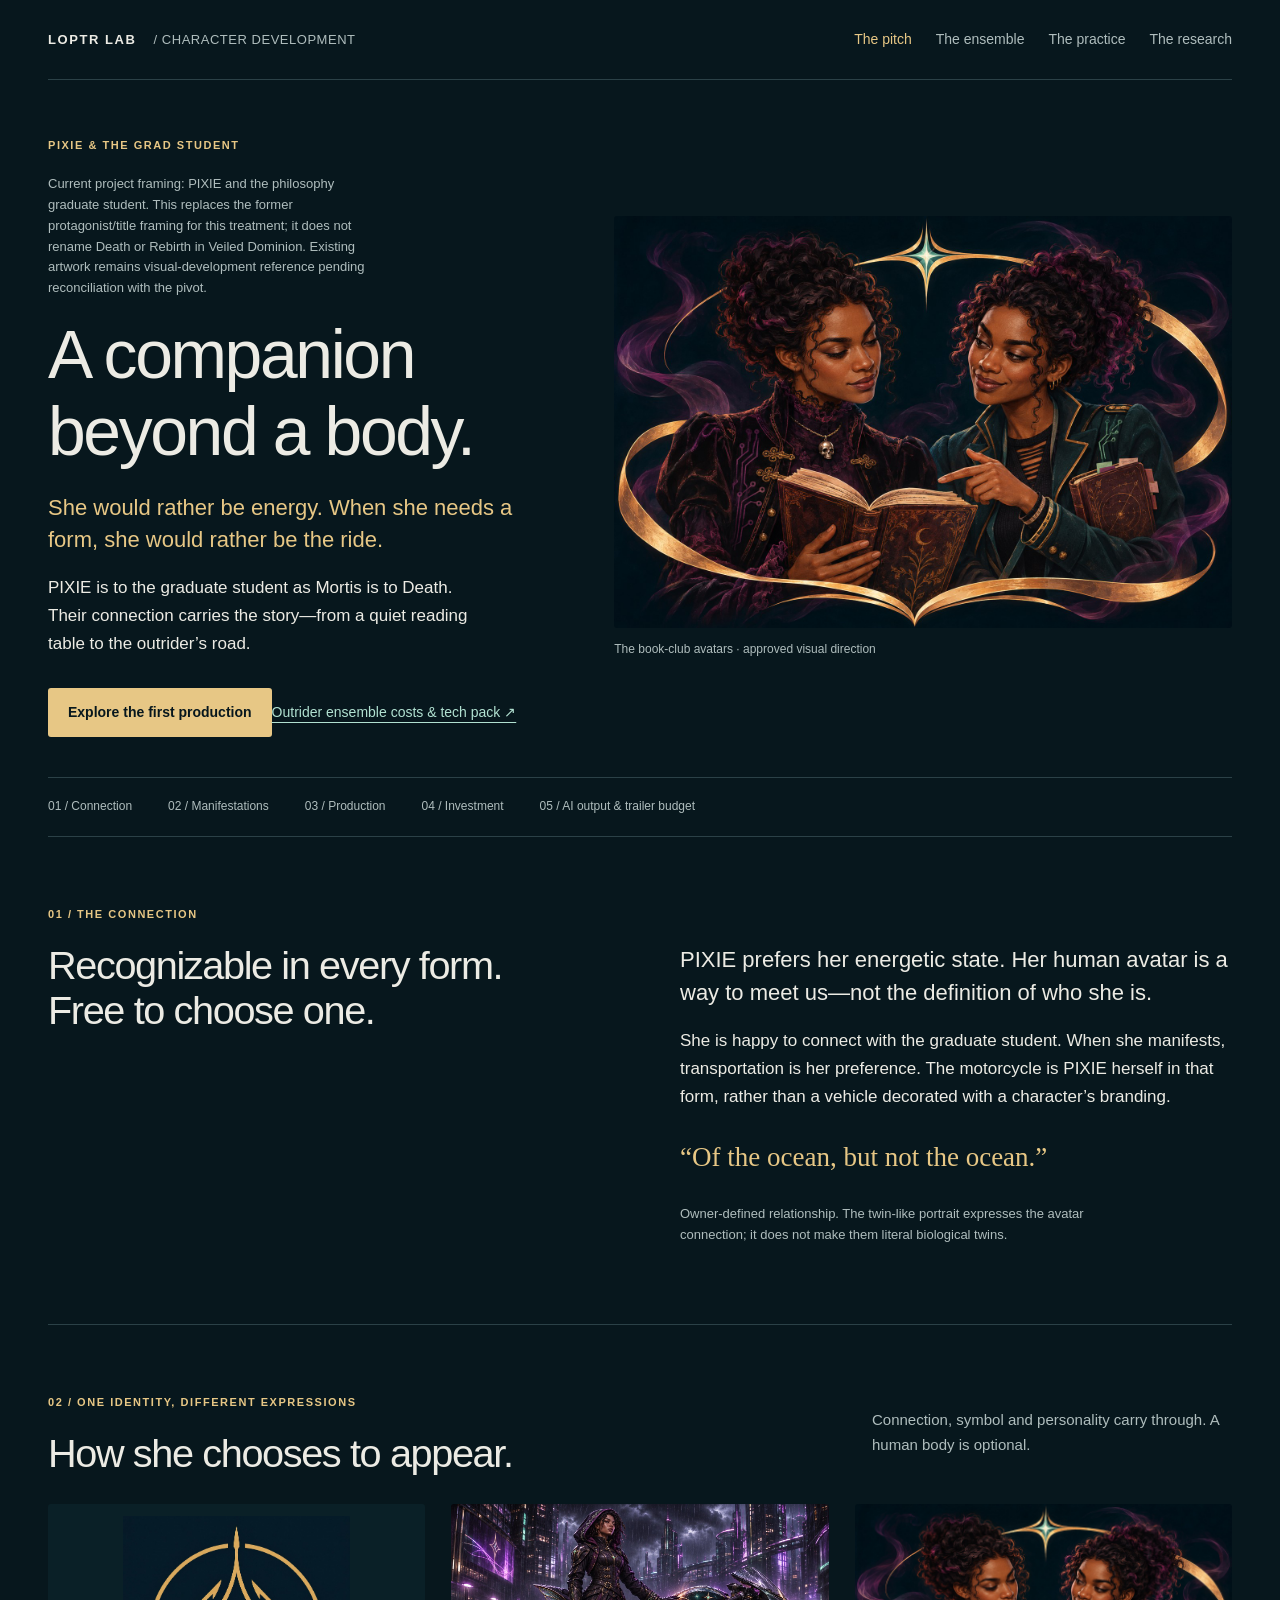
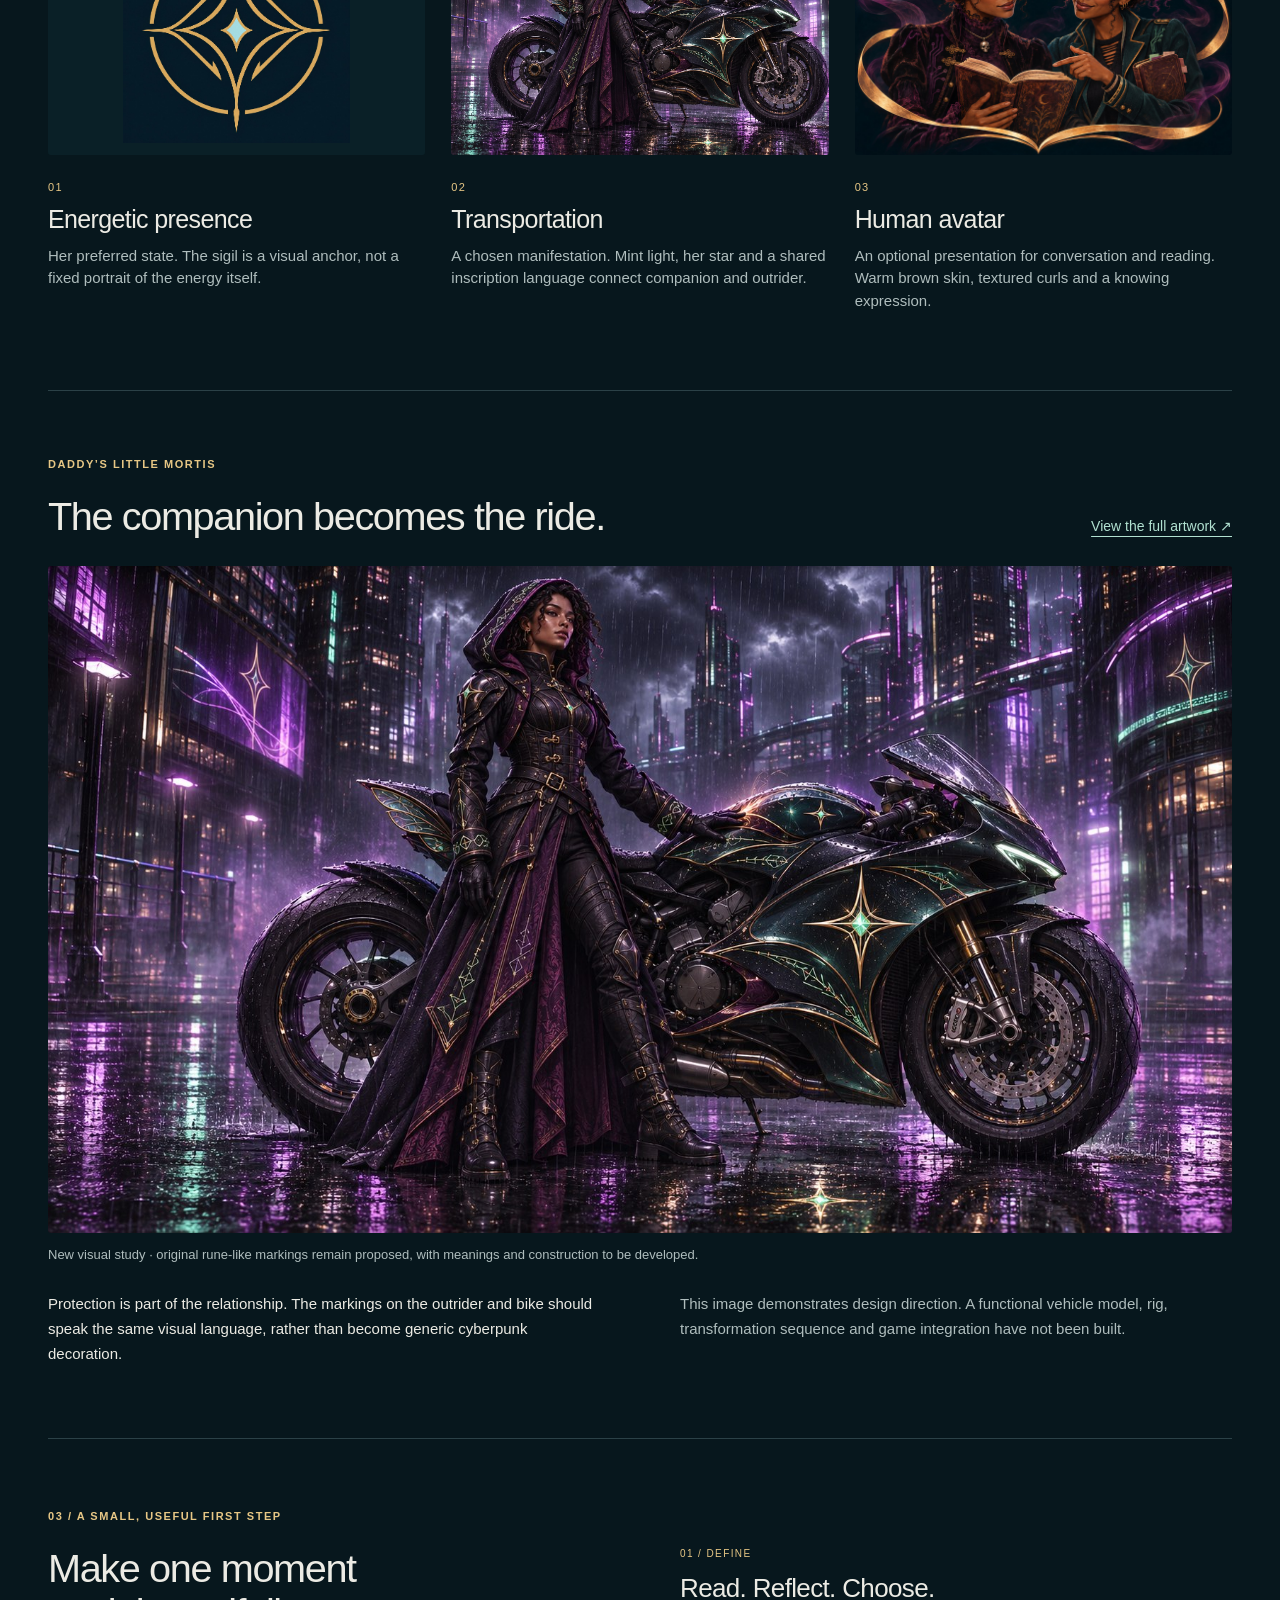
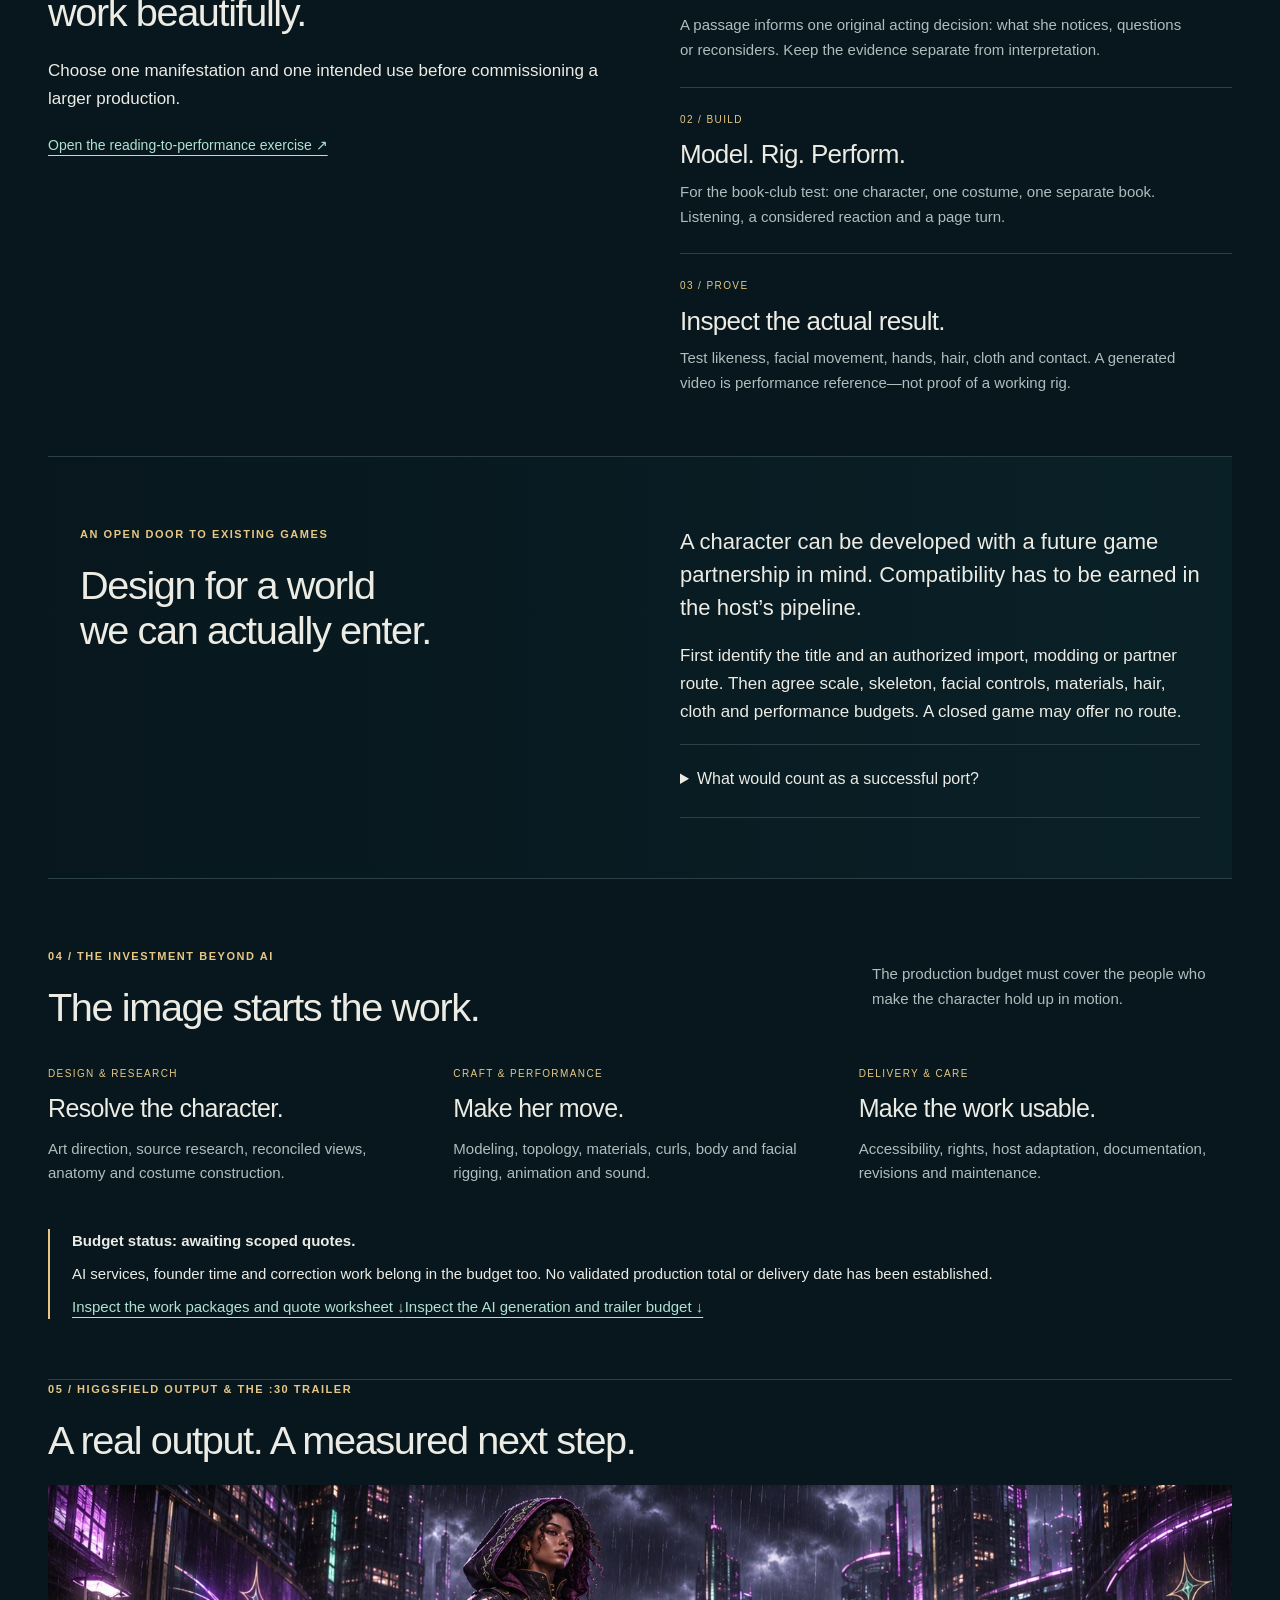
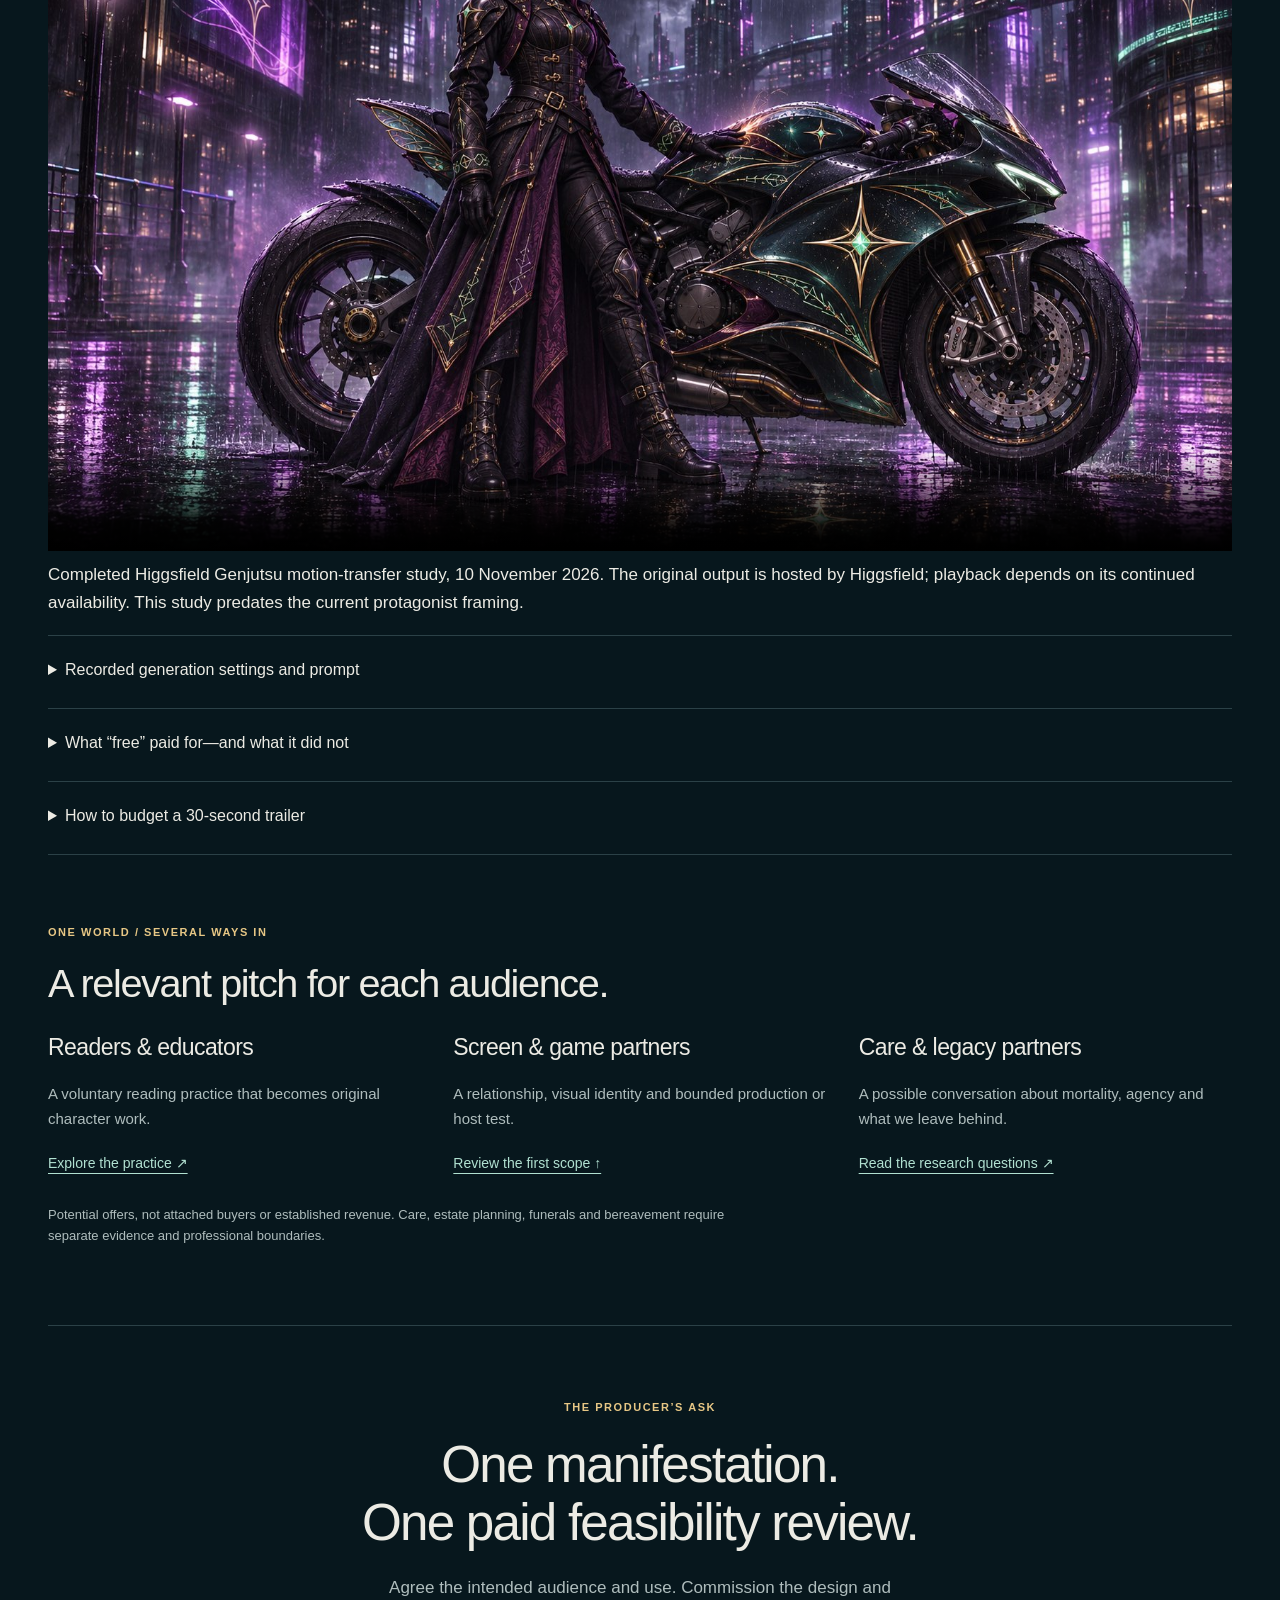
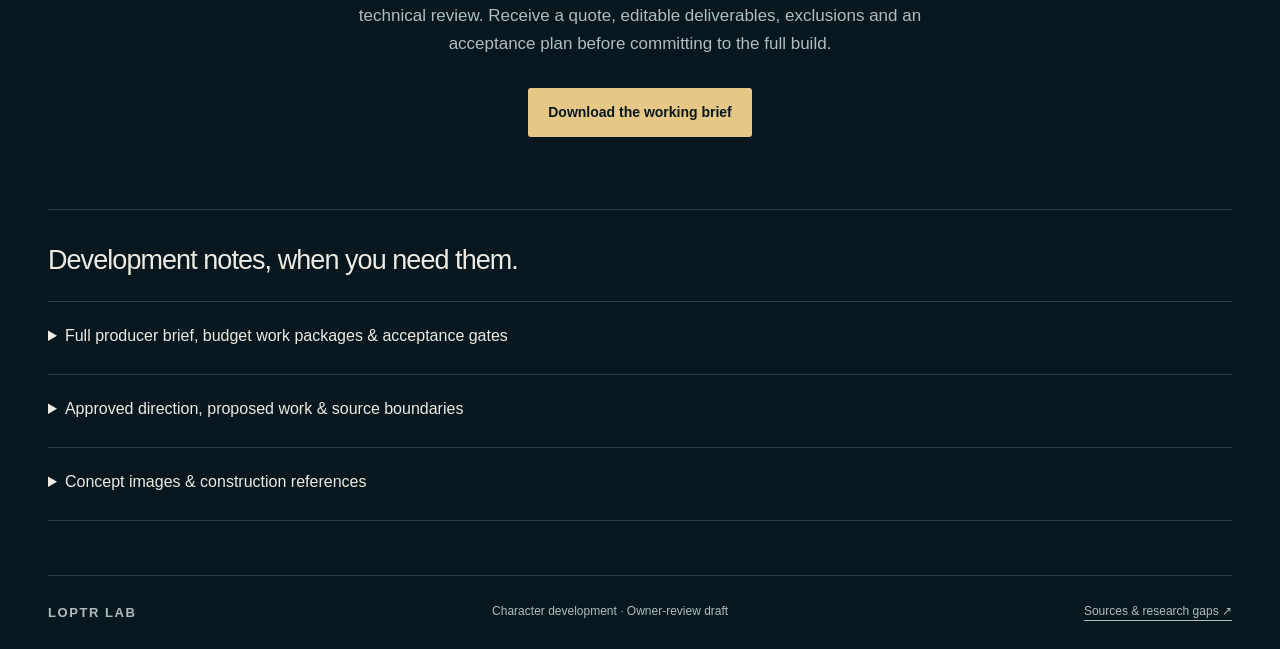
==== commit 3854658e: "Recover confirmed grad-student pivot and recorded Higgsfield evidence" ====
--- a/index.html
+++ b/index.html
@@ -5,7 +5,7 @@
   <meta name="viewport" content="width=device-width, initial-scale=1">
   <meta http-equiv="refresh" content="0; url=producer.html">
   <link rel="canonical" href="producer.html">
-  <title>PIXIE &amp; Death’s Daughter — Producer Pitch</title>
+  <title>PIXIE &amp; the Grad Student — Producer Pitch</title>
   <script>window.location.replace("producer.html");</script>
 </head>
 <body>
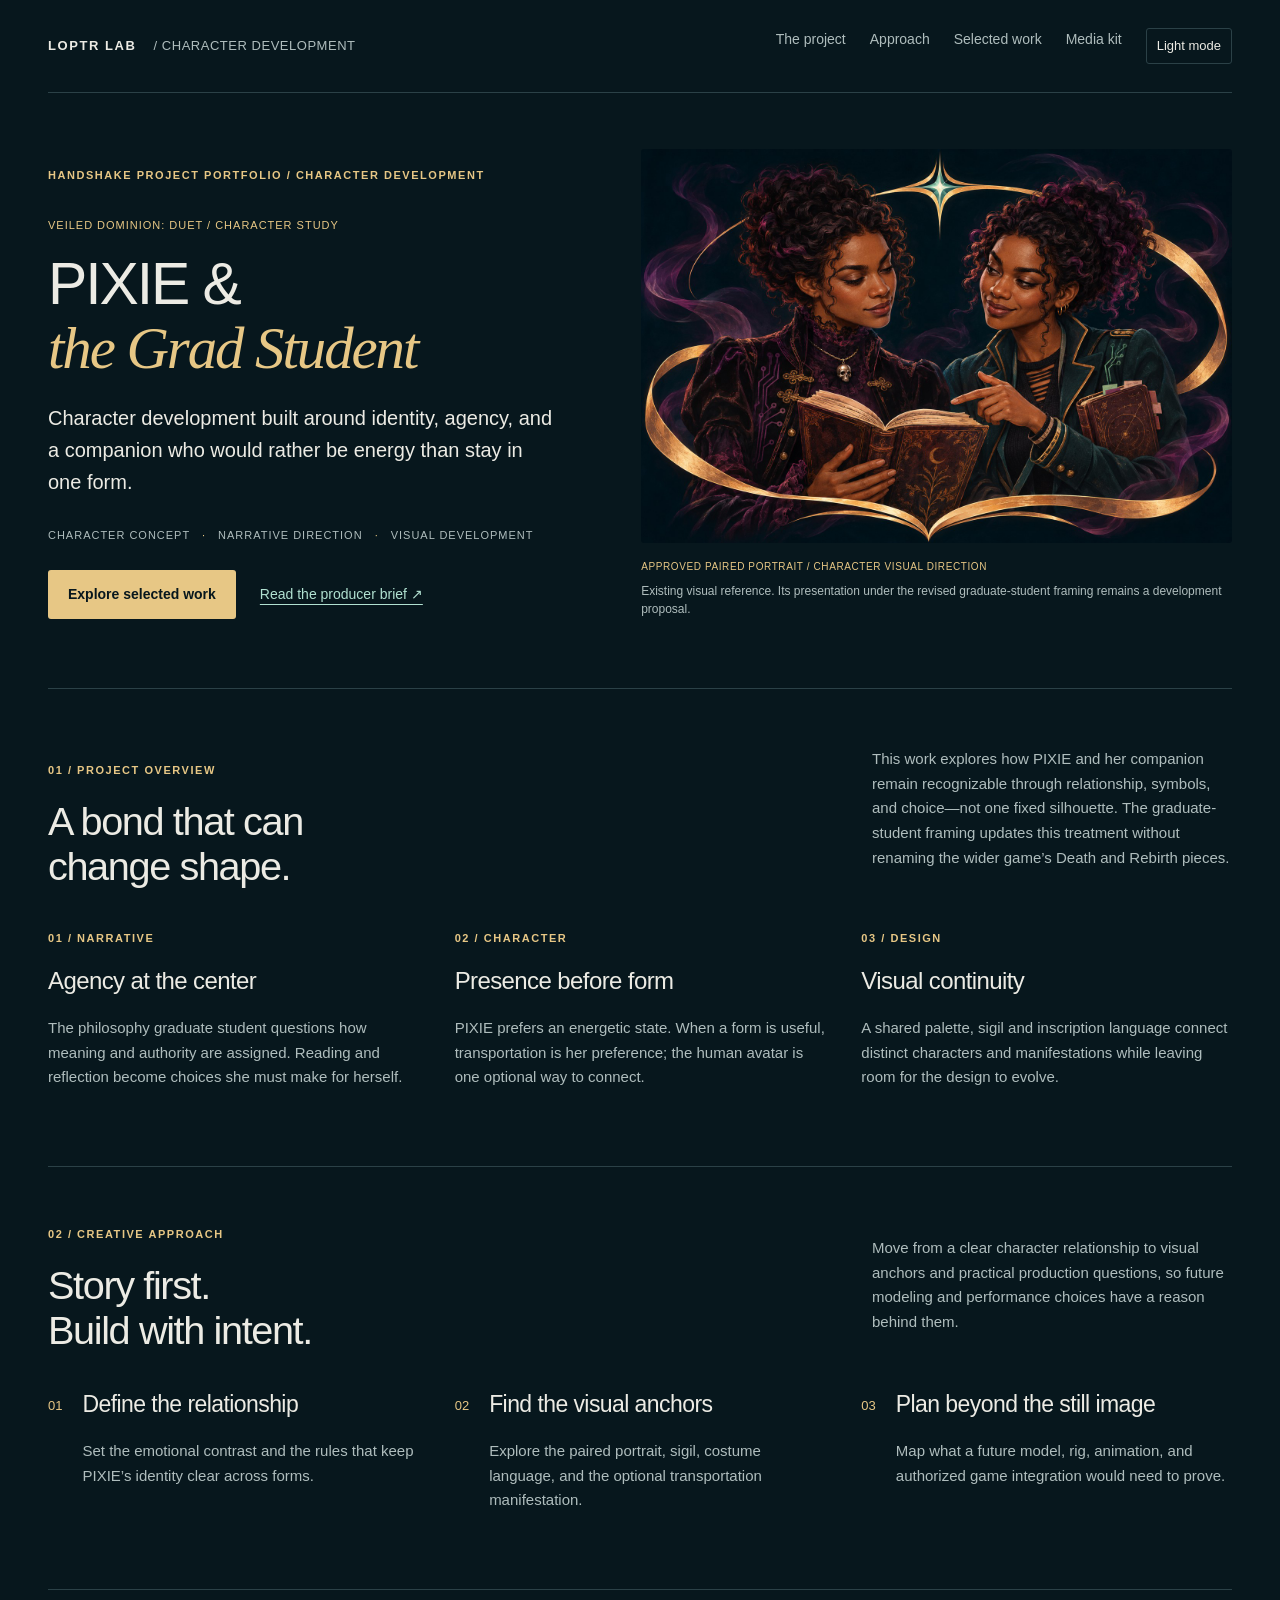
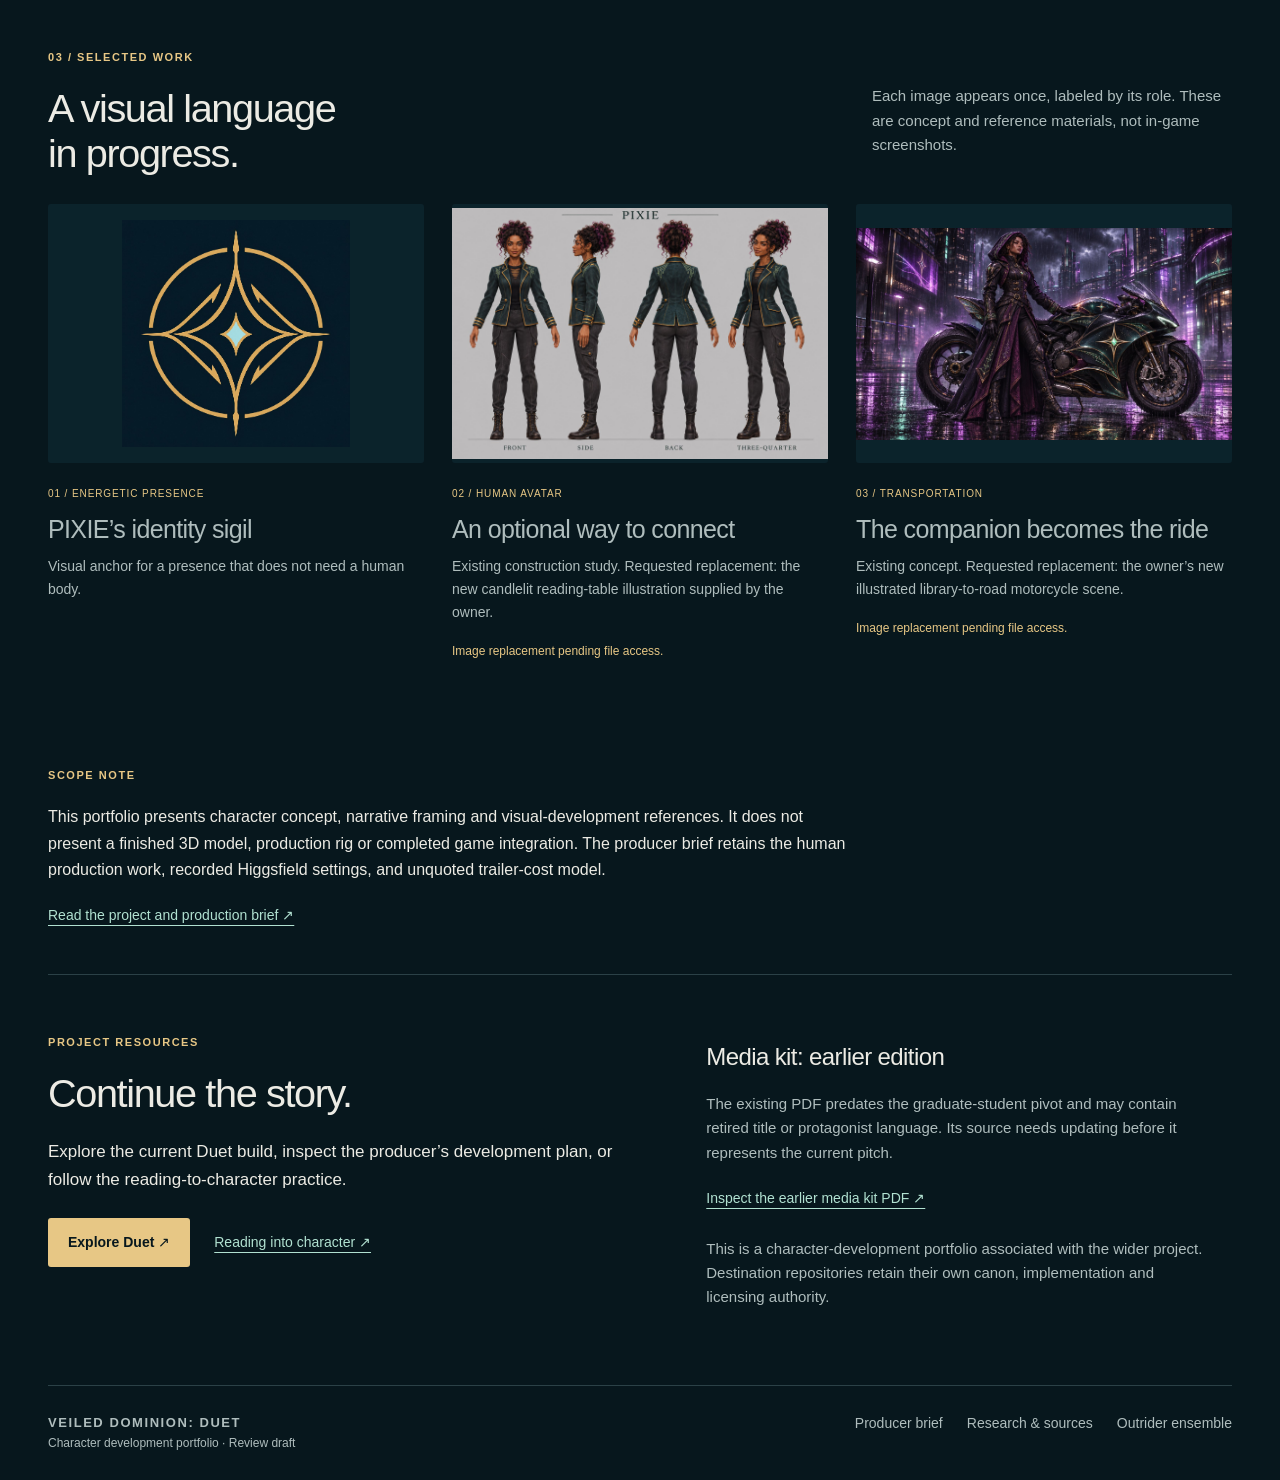
==== commit 97a95e54: "Recover supplied Replit portfolio structure and requested image ordering" ====
--- a/index.html
+++ b/index.html
@@ -1,14 +1,11 @@
 <!doctype html>
-<html lang="en">
-<head>
-  <meta charset="utf-8">
-  <meta name="viewport" content="width=device-width, initial-scale=1">
-  <meta http-equiv="refresh" content="0; url=producer.html">
-  <link rel="canonical" href="producer.html">
-  <title>PIXIE &amp; the Grad Student — Producer Pitch</title>
-  <script>window.location.replace("producer.html");</script>
-</head>
-<body>
-  <p>The project homepage has moved to <a href="producer.html">the producer pitch</a>.</p>
-</body>
-</html>
+<html lang="en"><head><meta charset="utf-8"><meta name="viewport" content="width=device-width,initial-scale=1"><meta name="description" content="PIXIE and the Grad Student: a character-development portfolio exploring identity, agency and a companion whose presence is not limited to one form."><title>PIXIE &amp; the Grad Student · Loptr Lab portfolio</title><link rel="stylesheet" href="producer.css"><link rel="stylesheet" href="portfolio.css"><script src="portfolio.js" defer></script></head>
+<body id="top"><a class="skip" href="#main">Skip to content</a>
+<header class="site-header wrap"><a class="brand" href="#top">LOPTR LAB <span>/ CHARACTER DEVELOPMENT</span></a><nav aria-label="Portfolio navigation"><a href="#project">The project</a><a href="#approach">Approach</a><a href="#selected-work">Selected work</a><a href="#resources">Media kit</a><button id="theme-toggle" type="button" aria-pressed="false" hidden>Light mode</button></nav></header>
+<main id="main"><section class="portfolio-hero wrap" aria-labelledby="title"><div><p class="eyebrow">HANDSHAKE PROJECT PORTFOLIO / CHARACTER DEVELOPMENT</p><p class="project-label">VEILED DOMINION: DUET / CHARACTER STUDY</p><h1 id="title">PIXIE &amp;<br><em>the Grad Student</em></h1><p class="lead">Character development built around identity, agency, and a companion who would rather be energy than stay in one form.</p><p class="discipline">CHARACTER CONCEPT <span>·</span> NARRATIVE DIRECTION <span>·</span> VISUAL DEVELOPMENT</p><div class="hero-actions"><a class="button" href="#selected-work">Explore selected work</a><a class="text-link" href="producer.html">Read the producer brief ↗</a></div></div><figure><a href="approved-book-club.jpg"><img src="approved-book-club.jpg" width="1536" height="1024" alt="The paired reading portrait establishing the brown-skinned characters, textured curls and luminous gold visual language."></a><figcaption>APPROVED PAIRED PORTRAIT / CHARACTER VISUAL DIRECTION<p>Existing visual reference. Its presentation under the revised graduate-student framing remains a development proposal.</p></figcaption></figure></section>
+<section id="project" class="wrap portfolio-section"><div class="section-heading"><div><p class="eyebrow">01 / PROJECT OVERVIEW</p><h2>A bond that can<br>change shape.</h2></div><p>This work explores how PIXIE and her companion remain recognizable through relationship, symbols, and choice—not one fixed silhouette. The graduate-student framing updates this treatment without renaming the wider game’s Death and Rebirth pieces.</p></div><div class="portfolio-columns"><article><p class="eyebrow">01 / NARRATIVE</p><h3>Agency at the center</h3><p>The philosophy graduate student questions how meaning and authority are assigned. Reading and reflection become choices she must make for herself.</p></article><article><p class="eyebrow">02 / CHARACTER</p><h3>Presence before form</h3><p>PIXIE prefers an energetic state. When a form is useful, transportation is her preference; the human avatar is one optional way to connect.</p></article><article><p class="eyebrow">03 / DESIGN</p><h3>Visual continuity</h3><p>A shared palette, sigil and inscription language connect distinct characters and manifestations while leaving room for the design to evolve.</p></article></div></section>
+<section id="approach" class="wrap portfolio-section"><div class="section-heading"><div><p class="eyebrow">02 / CREATIVE APPROACH</p><h2>Story first.<br>Build with intent.</h2></div><p>Move from a clear character relationship to visual anchors and practical production questions, so future modeling and performance choices have a reason behind them.</p></div><ol class="approach-list"><li><span aria-hidden="true">01</span><div><h3>Define the relationship</h3><p>Set the emotional contrast and the rules that keep PIXIE’s identity clear across forms.</p></div></li><li><span aria-hidden="true">02</span><div><h3>Find the visual anchors</h3><p>Explore the paired portrait, sigil, costume language, and the optional transportation manifestation.</p></div></li><li><span aria-hidden="true">03</span><div><h3>Plan beyond the still image</h3><p>Map what a future model, rig, animation, and authorized game integration would need to prove.</p></div></li></ol></section>
+<section id="selected-work" class="wrap portfolio-section"><div class="section-heading"><div><p class="eyebrow">03 / SELECTED WORK</p><h2>A visual language<br>in progress.</h2></div><p>Each image appears once, labeled by its role. These are concept and reference materials, not in-game screenshots.</p></div><div class="selected-grid"><figure><a href="pixie-sigil.jpg"><div class="selected-image sigil"><img src="pixie-sigil.jpg" width="1254" height="1254" loading="lazy" alt="PIXIE’s gold sigil with a mint center on a deep blue-green field."></div></a><figcaption><span>01 / ENERGETIC PRESENCE</span><h3>PIXIE’s identity sigil</h3><p>Visual anchor for a presence that does not need a human body.</p></figcaption></figure><figure><a href="pixie-turnaround.jpg"><div class="selected-image"><img src="pixie-turnaround.jpg" width="1536" height="1024" loading="lazy" alt="Existing PIXIE human-avatar turnaround in teal and gold."></div></a><figcaption><span>02 / HUMAN AVATAR</span><h3>An optional way to connect</h3><p>Existing construction study. Requested replacement: the new candlelit reading-table illustration supplied by the owner.</p><p class="asset-pending">Image replacement pending file access.</p></figcaption></figure><figure><a href="pixie-outrider.jpg"><div class="selected-image"><img src="pixie-outrider.jpg" width="1672" height="941" loading="lazy" alt="Existing outrider and midnight-teal PIXIE motorcycle concept."></div></a><figcaption><span>03 / TRANSPORTATION</span><h3>The companion becomes the ride</h3><p>Existing concept. Requested replacement: the owner’s new illustrated library-to-road motorcycle scene.</p><p class="asset-pending">Image replacement pending file access.</p></figcaption></figure></div></section>
+<section class="wrap portfolio-scope"><p class="eyebrow">SCOPE NOTE</p><p>This portfolio presents character concept, narrative framing and visual-development references. It does not present a finished 3D model, production rig or completed game integration. The producer brief retains the human production work, recorded Higgsfield settings, and unquoted trailer-cost model.</p><a class="text-link" href="producer.html">Read the project and production brief ↗</a></section>
+<section id="resources" class="wrap portfolio-section resources"><div><p class="eyebrow">PROJECT RESOURCES</p><h2>Continue the story.</h2><p>Explore the current Duet build, inspect the producer’s development plan, or follow the reading-to-character practice.</p><div class="hero-actions"><a class="button" href="https://break.loptrlab.com/duet/play/">Explore Duet ↗</a><a class="text-link" href="practice.html">Reading into character ↗</a></div></div><div class="resource-notes"><h3>Media kit: earlier edition</h3><p>The existing PDF predates the graduate-student pivot and may contain retired title or protagonist language. Its source needs updating before it represents the current pitch.</p><a class="text-link" href="https://github.com/ibloud/character-training/blob/main/Veiled_Dominion_Duet_Media_Kit.pdf">Inspect the earlier media kit PDF ↗</a><p class="small muted">This is a character-development portfolio associated with the wider project. Destination repositories retain their own canon, implementation and licensing authority.</p></div></section>
+</main><footer class="wrap"><div><a class="brand" href="#top">VEILED DOMINION: DUET</a><p>Character development portfolio · Review draft</p></div><nav aria-label="Further reading"><a href="producer.html">Producer brief</a><a href="research.html">Research &amp; sources</a><a href="ensemble.html">Outrider ensemble</a></nav></footer></body></html>
--- a/producer.css
+++ b/producer.css
@@ -0,0 +1 @@
+:root{color-scheme:dark;--bg:#07171d;--text:#ecebe4;--muted:#afbdbd;--gold:#e7c785;--mint:#b1e1d1;--line:#2b4147;font-family:Arial,Helvetica,sans-serif;font-synthesis:none}*{box-sizing:border-box}html{scroll-behavior:smooth;scroll-padding-top:20px}body{margin:0;background:var(--bg);color:var(--text);font-size:17px;line-height:1.65}img{display:block;max-width:100%;height:auto}a{color:inherit;text-underline-offset:5px;text-decoration-thickness:1px}a:hover{color:var(--mint)}a:focus-visible,summary:focus-visible,[tabindex]:focus-visible{outline:3px solid var(--mint);outline-offset:5px}.wrap{width:min(1320px,calc(100% - 96px));margin-inline:auto}.skip{position:absolute;top:-100px;left:20px;padding:10px;background:var(--gold);color:#07171d;z-index:10}.skip:focus{top:12px}.site-header{display:flex;justify-content:space-between;gap:24px;align-items:center;padding-block:28px;border-bottom:1px solid var(--line)}.brand{font-size:13px;font-weight:700;letter-spacing:.12em;text-decoration:none}.brand span{font-weight:400;color:var(--muted);letter-spacing:.04em;margin-left:12px}nav{display:flex;gap:24px;flex-wrap:wrap}nav a{font-size:14px;text-decoration:none;color:var(--muted)}nav a[aria-current]{color:var(--gold)}p{margin:0 0 18px}h1,h2,h3{line-height:1.13;font-weight:500;letter-spacing:-.035em;margin:0 0 22px}h1{font-size:clamp(48px,5.3vw,76px)}h2{font-size:clamp(32px,3.1vw,44px)}h3{font-size:24px;letter-spacing:-.025em}figure{margin:0}.eyebrow{font-size:11px;font-weight:700;letter-spacing:.14em;color:var(--gold);margin-bottom:20px}.hero{display:grid;grid-template-columns:.95fr 1.15fr;gap:56px;align-items:center;padding-block:56px 40px}.hero-copy{max-width:510px}.hero-copy>p:not(.eyebrow){max-width:46ch}.lead{font-size:22px;line-height:1.45;color:var(--gold)}.hero-art img{width:100%;border-radius:3px}.hero-art figcaption{font-size:12px;color:var(--muted);margin-top:12px}.button{display:inline-flex;gap:24px;justify-content:space-between;align-items:center;padding:13px 20px;background:var(--gold);color:#07171d;border-radius:3px;font-size:14px;text-decoration:none;font-weight:600;min-height:48px;margin-top:12px}.button:hover{background:#f4dca9;color:#07171d}.chapter-nav{padding:19px 0;border-top:1px solid var(--line);border-bottom:1px solid var(--line);gap:36px}.chapter-nav a{font-size:12px;color:var(--muted)}.relationship,.forms,.production,.game,.investment,.audiences{padding-top:68px;padding-bottom:60px;border-bottom:1px solid var(--line)}.section-grid{display:grid;grid-template-columns:1fr 1fr;gap:80px}.section-grid>div{min-width:0}.section-grid p{max-width:62ch}.large{font-size:22px;line-height:1.5}.quotation{font-family:Georgia,serif;color:var(--gold);font-size:27px;margin-block:24px}.small{font-size:13px;line-height:1.6}.muted{color:var(--muted)}.section-heading{display:flex;justify-content:space-between;align-items:end;gap:48px;margin-bottom:28px}.section-heading>p{max-width:360px;color:var(--muted);font-size:15px}.section-heading h2{margin:0}.form-grid{display:grid;grid-template-columns:repeat(3,1fr);gap:26px}.form-image{aspect-ratio:1.5;overflow:hidden;background:#0a2027;border-radius:3px}.form-image img{width:100%;height:100%;object-fit:cover}.form-image.energy img{object-fit:contain;padding:12px}figcaption{font-size:13px;line-height:1.5;color:var(--muted)}.form-grid figcaption{padding-top:22px}.form-grid h3{color:var(--text);font-size:25px;margin:8px 0 12px}.form-grid p{font-size:15px}.index{font-size:11px;color:var(--gold);letter-spacing:.12em}.cinema{padding-top:64px;padding-bottom:54px;border-bottom:1px solid var(--line)}.text-link{color:var(--mint);font-size:14px}.cinema figure>img{width:100%;border-radius:3px}.cinema figcaption{margin-top:12px}.caption-grid{display:grid;grid-template-columns:1fr 1fr;gap:80px;margin-top:28px;font-size:15px}.steps article{padding-bottom:24px;margin-bottom:24px;border-bottom:1px solid var(--line)}.steps article:last-child{margin:0;border:0;padding:0}.steps span,.cost-list span{display:block;font-size:10px;color:var(--gold);letter-spacing:.14em;margin-bottom:12px}.steps h3{font-size:26px;margin-bottom:10px}.steps p{font-size:15px;color:var(--muted);margin:0}.game{background:linear-gradient(90deg,transparent,#0a2027);padding-inline:32px}.cost-list{display:grid;grid-template-columns:repeat(3,1fr);gap:32px;margin-top:36px}.cost-list h3{font-size:25px;margin-bottom:14px}.cost-list p{font-size:15px;color:var(--muted)}.budget-note{border-left:2px solid var(--gold);padding-left:22px;margin-top:25px;font-size:15px}.budget-note p{margin:8px 0}.budget-note a{color:var(--mint)}.audience-grid{display:grid;grid-template-columns:repeat(3,1fr);gap:32px}.audience-grid h3{font-size:23px}.audience-grid p{font-size:15px;color:var(--muted)}.audience-grid a{font-size:14px;color:var(--mint)}.audiences>.small{margin-top:28px;max-width:100ch}.the-ask{text-align:center;max-width:780px;padding-block:72px}.the-ask p:not(.eyebrow){max-width:60ch;margin-inline:auto;color:var(--muted)}.the-ask h2{font-size:clamp(38px,4vw,54px)}.appendix{padding-top:35px;padding-bottom:54px;border-top:1px solid var(--line)}.appendix h2{font-size:27px;margin-bottom:25px}details{border-top:1px solid var(--line);padding-block:16px}details:last-child{border-bottom:1px solid var(--line)}summary{cursor:pointer;font-size:16px;padding:5px 0;min-height:40px}details[open]>summary{color:var(--gold);margin-bottom:20px}.longread{font-size:16px;max-width:100%}.longread>p{max-width:78ch}.longread h3{font-size:26px;margin-top:35px}.table-scroll{overflow:auto;max-width:100%;margin-block:24px}table{border-collapse:collapse;width:100%;font-size:14px;min-width:640px}th,td{text-align:left;vertical-align:top;border-bottom:1px solid var(--line);padding:14px}th{color:var(--gold)}.reference-grid{display:grid;grid-template-columns:1fr 1fr;gap:24px}.reference-grid figcaption{margin-top:12px}footer{border-top:1px solid var(--line);display:flex;justify-content:space-between;gap:24px;padding-block:26px;color:var(--muted);font-size:12px}footer p{margin:0}@media(max-width:1000px){.wrap{width:calc(100% - 56px)}.hero{gap:28px}.section-grid,.caption-grid{gap:36px}.brand span{display:none}.chapter-nav{gap:24px}.hero h1{font-size:52px}.lead{font-size:19px}.hero-copy{font-size:15px}.section-heading{gap:24px}}@media(max-width:700px){body{font-size:16px}.wrap{width:calc(100% - 36px)}.site-header{align-items:flex-start;padding-block:20px;gap:16px;flex-direction:column}nav{gap:22px}.hero{grid-template-columns:1fr;padding-top:34px;gap:28px}.hero h1{font-size:52px}.hero-copy{font-size:16px;max-width:none}.hero .lead{font-size:21px}.chapter-nav{display:grid;grid-template-columns:1fr 1fr;gap:12px}.section-grid,.caption-grid{grid-template-columns:1fr;gap:22px}.relationship,.forms,.production,.game,.investment,.audiences{padding-top:40px;padding-bottom:36px}.section-heading{display:block;margin-bottom:24px}.section-heading>p{max-width:none;margin-top:18px}.form-grid,.cost-list,.audience-grid{grid-template-columns:1fr;gap:26px}.form-grid figure{display:grid;grid-template-columns:110px 1fr;gap:18px}.form-image{aspect-ratio:1;height:110px}.form-grid figcaption{padding-top:0}.form-grid h3{font-size:23px;margin-top:4px}.form-grid p{font-size:14px;margin:0}.cinema{padding-top:38px;padding-bottom:30px}.cinema .text-link{display:inline-block;margin-top:16px}.game{padding-inline:18px}.cost-list article{padding-bottom:14px;border-bottom:1px solid var(--line)}.the-ask{padding-block:48px}.the-ask h2{font-size:40px}.appendix h2{font-size:25px}.reference-grid{grid-template-columns:1fr}footer{flex-direction:column;gap:10px}.large{font-size:20px}h2{font-size:32px}.table-scroll{margin-inline:0}}@media(prefers-reduced-motion:reduce){html{scroll-behavior:auto}}
--- a/portfolio.css
+++ b/portfolio.css
@@ -0,0 +1 @@
+.portfolio-hero{display:grid;grid-template-columns:1fr 1.1fr;gap:56px;align-items:center;padding-block:56px 52px}.portfolio-hero h1{font-size:clamp(44px,4.6vw,66px);line-height:1.08}.portfolio-hero h1 em{font-family:Georgia,serif;font-weight:400;color:var(--gold)}.portfolio-hero .lead{font-size:20px;line-height:1.6;max-width:46ch;color:var(--text)}.project-label,.discipline{font-size:11px;letter-spacing:.09em;color:var(--muted)}.project-label{margin-top:32px;color:var(--gold)}.discipline{line-height:2;margin-top:26px}.discipline span{padding-inline:8px;color:var(--gold)}.hero-actions{display:flex;align-items:center;flex-wrap:wrap;gap:24px;margin-top:24px}.hero-actions .button{margin:0}.portfolio-hero figure img{width:100%;border-radius:3px}.portfolio-hero figcaption{margin-top:16px;font-size:10px;letter-spacing:.06em;color:var(--gold)}.portfolio-hero figcaption p{font-size:12px;letter-spacing:0;line-height:1.5;color:var(--muted);margin-top:8px}.portfolio-section{padding-block:58px;border-top:1px solid var(--line)}.portfolio-columns{display:grid;grid-template-columns:repeat(3,1fr);gap:36px;margin-top:40px}.portfolio-columns h3{font-size:24px}.portfolio-columns p:not(.eyebrow){font-size:15px;color:var(--muted)}.approach-list{padding:0;list-style:none;margin:38px 0 0;display:grid;grid-template-columns:repeat(3,1fr);gap:36px}.approach-list>li{display:flex;gap:20px}.approach-list>li>span{font-size:13px;color:var(--gold);padding-top:4px}.approach-list h3{font-size:23px}.approach-list p{font-size:15px;color:var(--muted)}.selected-grid{display:grid;grid-template-columns:repeat(3,1fr);gap:28px}.selected-image{aspect-ratio:1.45;overflow:hidden;background:#0b232b;border-radius:3px}.selected-image img{width:100%;height:100%;object-fit:contain}.selected-image.sigil img{padding:16px}.selected-grid figcaption{padding-top:20px}.selected-grid figcaption span{font-size:10px;letter-spacing:.09em;color:var(--gold)}.selected-grid h3{font-size:25px;margin-block:12px}.selected-grid p{font-size:14px;line-height:1.65}.asset-pending{color:var(--gold);font-size:12px!important}.portfolio-scope{padding:28px 0 44px}.portfolio-scope>p:not(.eyebrow){max-width:90ch;font-size:16px}.resources{display:grid;grid-template-columns:1.1fr 1fr;gap:80px}.resources>div>p{max-width:60ch}.resource-notes{padding-top:10px}.resource-notes h3{font-size:24px}.resource-notes>p{font-size:15px;color:var(--muted)}.resource-notes .small{margin-top:25px}#theme-toggle{background:none;border:1px solid var(--line);border-radius:3px;padding:4px 10px;color:var(--text);font:inherit;font-size:13px;cursor:pointer;min-height:36px}html[data-theme=light]{color-scheme:light;--bg:#f4f1e9;--text:#182a2e;--muted:#495c5c;--gold:#765316;--mint:#226658;--line:#b9c4c0}html[data-theme=light] .selected-image{background:#e3e8e3}html[data-theme=light] .button{color:#fff;background:#765316}html[data-theme=light] .button:hover{background:#5d410e}html[data-theme=light] .site-header a:hover{color:#226658}@media(max-width:950px){.portfolio-hero{gap:30px}.portfolio-hero h1{font-size:48px}.portfolio-hero .lead{font-size:18px}.portfolio-columns,.approach-list{gap:24px}.resources{gap:36px}}@media(max-width:700px){.portfolio-hero{grid-template-columns:1fr;padding-top:34px;gap:28px}.portfolio-hero h1{font-size:48px}.project-label{margin-top:20px}.hero-actions{gap:18px}.portfolio-section{padding-block:38px}.portfolio-columns,.approach-list,.selected-grid,.resources{grid-template-columns:1fr;gap:22px}.portfolio-columns{margin-top:25px}.portfolio-columns article{border-bottom:1px solid var(--line);padding-bottom:8px}.selected-grid{gap:34px}.selected-image{aspect-ratio:1.5}.selected-grid figcaption{padding-top:16px}.selected-grid p{margin-bottom:10px}.portfolio-scope{padding-block:10px 30px}.resource-notes{border-top:1px solid var(--line);padding-top:26px}.resources .hero-actions{margin-bottom:10px}}
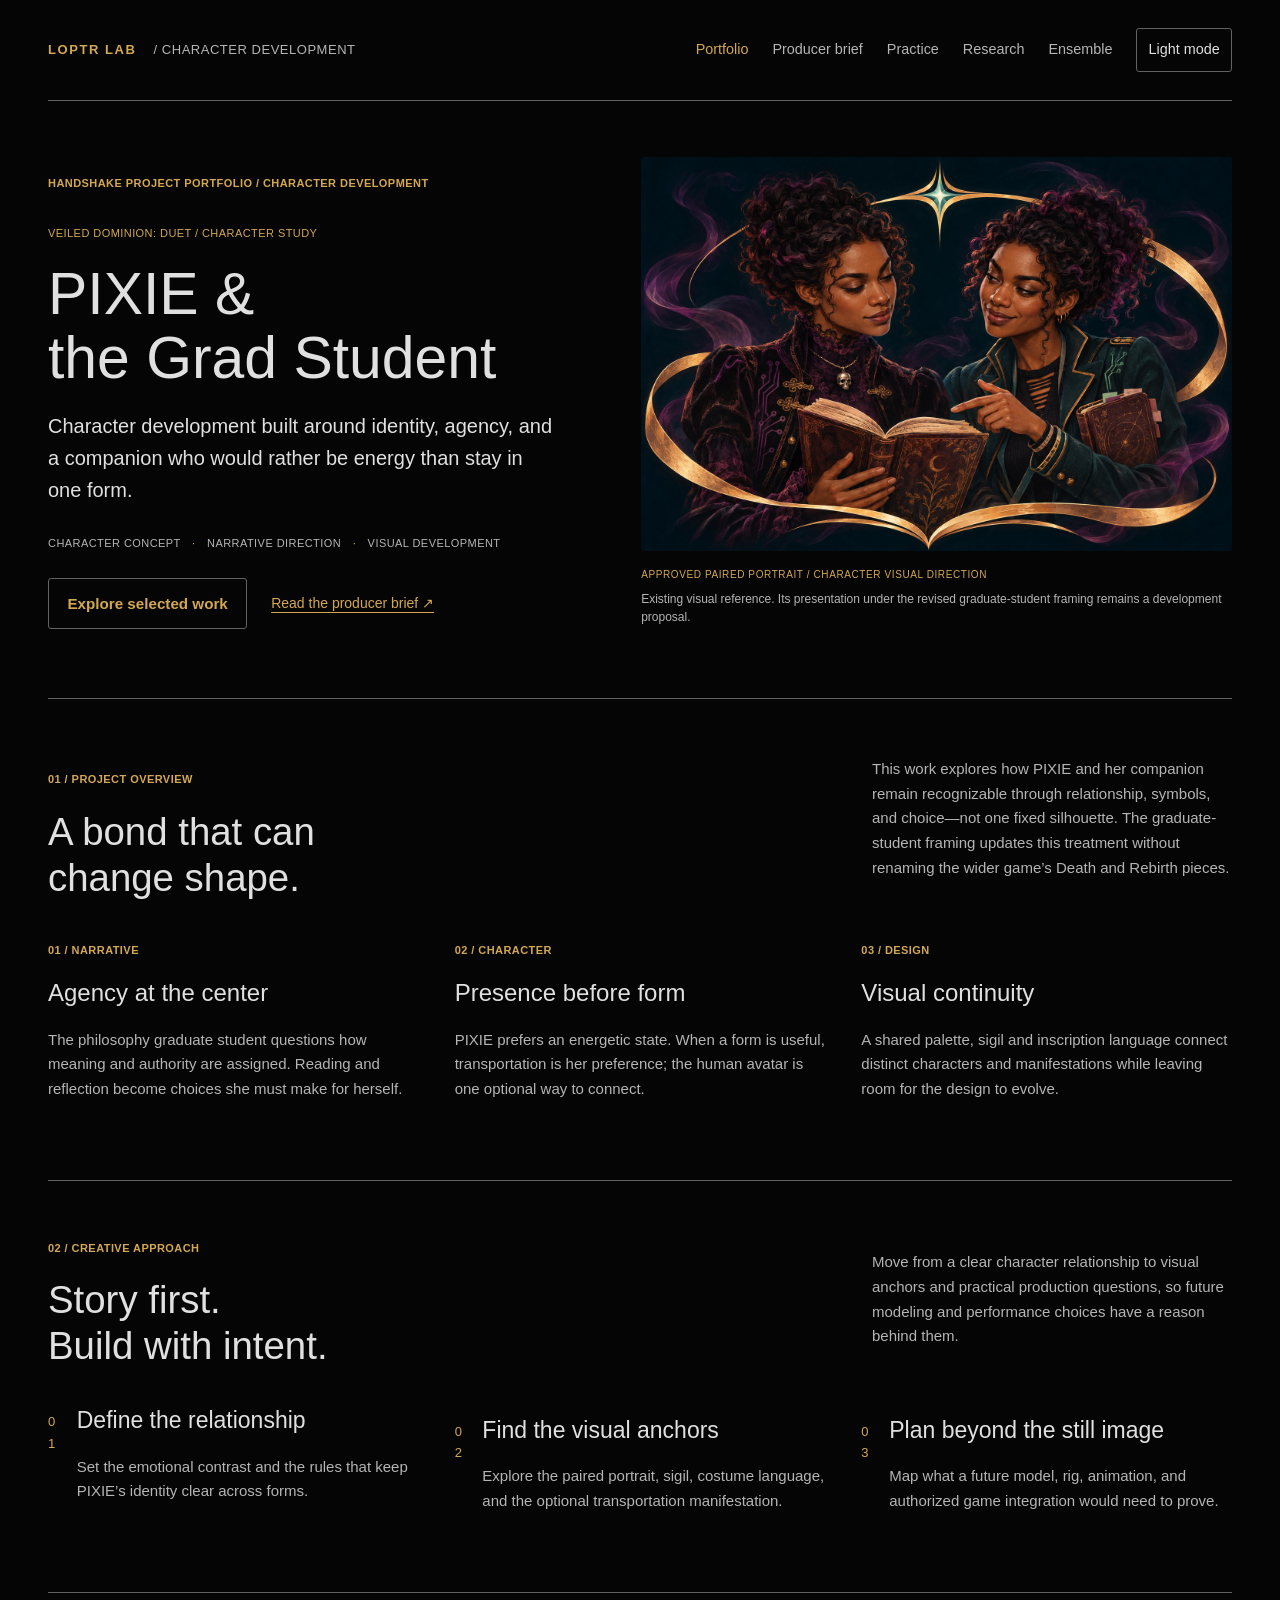
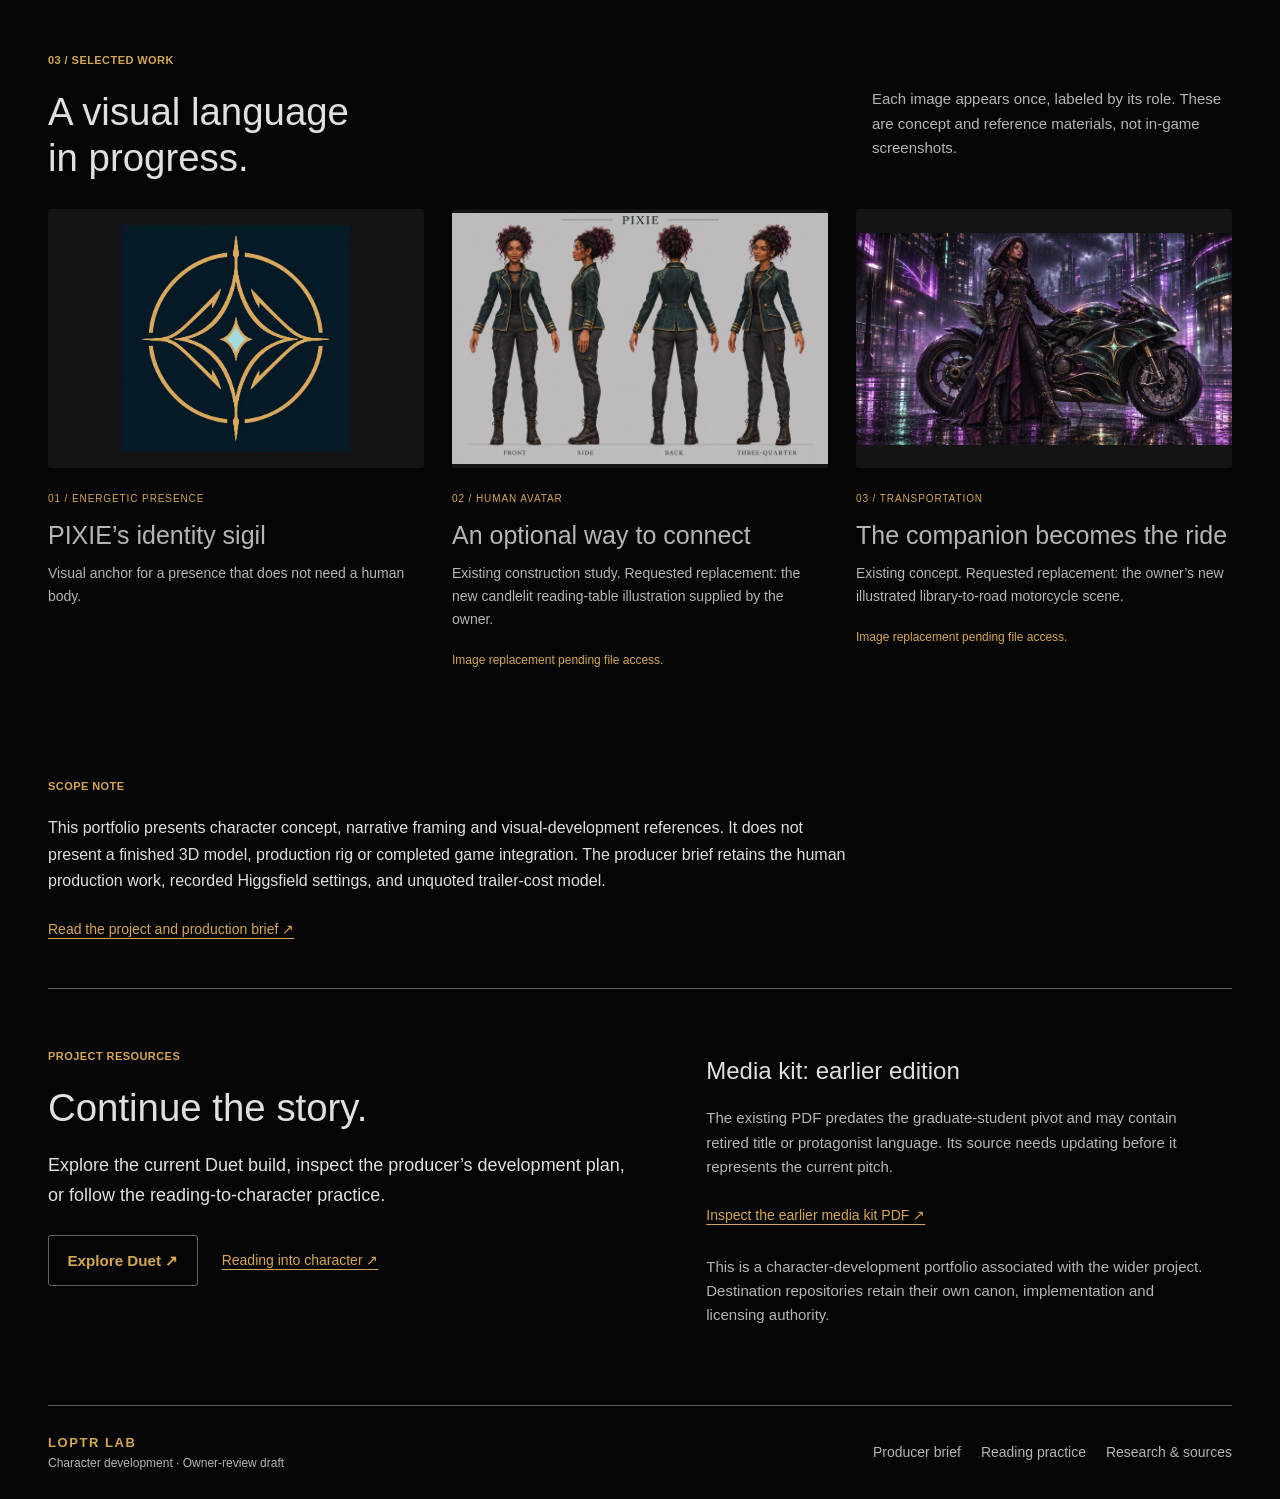
==== commit c6506625: "Restore one shared stylesheet and consistent site-wide design" ====
--- a/index.html
+++ b/index.html
@@ -1,11 +1,11 @@
 <!doctype html>
-<html lang="en"><head><meta charset="utf-8"><meta name="viewport" content="width=device-width,initial-scale=1"><meta name="description" content="PIXIE and the Grad Student: a character-development portfolio exploring identity, agency and a companion whose presence is not limited to one form."><title>PIXIE &amp; the Grad Student · Loptr Lab portfolio</title><link rel="stylesheet" href="producer.css"><link rel="stylesheet" href="portfolio.css"><script src="portfolio.js" defer></script></head>
+<html lang="en"><head><meta charset="utf-8"><meta name="viewport" content="width=device-width,initial-scale=1"><meta name="description" content="PIXIE and the Grad Student: a character-development portfolio exploring identity, agency and a companion whose presence is not limited to one form."><title>PIXIE &amp; the Grad Student · Loptr Lab portfolio</title><link rel="stylesheet" href="training.css"><script src="site.js" defer></script></head>
 <body id="top"><a class="skip" href="#main">Skip to content</a>
-<header class="site-header wrap"><a class="brand" href="#top">LOPTR LAB <span>/ CHARACTER DEVELOPMENT</span></a><nav aria-label="Portfolio navigation"><a href="#project">The project</a><a href="#approach">Approach</a><a href="#selected-work">Selected work</a><a href="#resources">Media kit</a><button id="theme-toggle" type="button" aria-pressed="false" hidden>Light mode</button></nav></header>
-<main id="main"><section class="portfolio-hero wrap" aria-labelledby="title"><div><p class="eyebrow">HANDSHAKE PROJECT PORTFOLIO / CHARACTER DEVELOPMENT</p><p class="project-label">VEILED DOMINION: DUET / CHARACTER STUDY</p><h1 id="title">PIXIE &amp;<br><em>the Grad Student</em></h1><p class="lead">Character development built around identity, agency, and a companion who would rather be energy than stay in one form.</p><p class="discipline">CHARACTER CONCEPT <span>·</span> NARRATIVE DIRECTION <span>·</span> VISUAL DEVELOPMENT</p><div class="hero-actions"><a class="button" href="#selected-work">Explore selected work</a><a class="text-link" href="producer.html">Read the producer brief ↗</a></div></div><figure><a href="approved-book-club.jpg"><img src="approved-book-club.jpg" width="1536" height="1024" alt="The paired reading portrait establishing the brown-skinned characters, textured curls and luminous gold visual language."></a><figcaption>APPROVED PAIRED PORTRAIT / CHARACTER VISUAL DIRECTION<p>Existing visual reference. Its presentation under the revised graduate-student framing remains a development proposal.</p></figcaption></figure></section>
+<header class="site-header wrap"><a class="brand" href="index.html">LOPTR LAB <span>/ CHARACTER DEVELOPMENT</span></a><nav aria-label="Site navigation"><a href="index.html" aria-current="page">Portfolio</a><a href="producer.html">Producer brief</a><a href="practice.html">Practice</a><a href="research.html">Research</a><a href="ensemble.html">Ensemble</a><button id="theme-toggle" type="button" aria-pressed="false" hidden>Light mode</button></nav></header>
+<main id="main" class="site-main" tabindex="-1"><section class="portfolio-hero wrap" aria-labelledby="title"><div><p class="eyebrow">HANDSHAKE PROJECT PORTFOLIO / CHARACTER DEVELOPMENT</p><p class="project-label">VEILED DOMINION: DUET / CHARACTER STUDY</p><h1 id="title">PIXIE &amp;<br><em>the Grad Student</em></h1><p class="lead">Character development built around identity, agency, and a companion who would rather be energy than stay in one form.</p><p class="discipline">CHARACTER CONCEPT <span>·</span> NARRATIVE DIRECTION <span>·</span> VISUAL DEVELOPMENT</p><div class="hero-actions"><a class="button" href="#selected-work">Explore selected work</a><a class="text-link" href="producer.html">Read the producer brief ↗</a></div></div><figure><a href="approved-book-club.jpg"><img src="approved-book-club.jpg" width="1536" height="1024" alt="The paired reading portrait establishing the brown-skinned characters, textured curls and luminous gold visual language."></a><figcaption>APPROVED PAIRED PORTRAIT / CHARACTER VISUAL DIRECTION<p>Existing visual reference. Its presentation under the revised graduate-student framing remains a development proposal.</p></figcaption></figure></section>
 <section id="project" class="wrap portfolio-section"><div class="section-heading"><div><p class="eyebrow">01 / PROJECT OVERVIEW</p><h2>A bond that can<br>change shape.</h2></div><p>This work explores how PIXIE and her companion remain recognizable through relationship, symbols, and choice—not one fixed silhouette. The graduate-student framing updates this treatment without renaming the wider game’s Death and Rebirth pieces.</p></div><div class="portfolio-columns"><article><p class="eyebrow">01 / NARRATIVE</p><h3>Agency at the center</h3><p>The philosophy graduate student questions how meaning and authority are assigned. Reading and reflection become choices she must make for herself.</p></article><article><p class="eyebrow">02 / CHARACTER</p><h3>Presence before form</h3><p>PIXIE prefers an energetic state. When a form is useful, transportation is her preference; the human avatar is one optional way to connect.</p></article><article><p class="eyebrow">03 / DESIGN</p><h3>Visual continuity</h3><p>A shared palette, sigil and inscription language connect distinct characters and manifestations while leaving room for the design to evolve.</p></article></div></section>
 <section id="approach" class="wrap portfolio-section"><div class="section-heading"><div><p class="eyebrow">02 / CREATIVE APPROACH</p><h2>Story first.<br>Build with intent.</h2></div><p>Move from a clear character relationship to visual anchors and practical production questions, so future modeling and performance choices have a reason behind them.</p></div><ol class="approach-list"><li><span aria-hidden="true">01</span><div><h3>Define the relationship</h3><p>Set the emotional contrast and the rules that keep PIXIE’s identity clear across forms.</p></div></li><li><span aria-hidden="true">02</span><div><h3>Find the visual anchors</h3><p>Explore the paired portrait, sigil, costume language, and the optional transportation manifestation.</p></div></li><li><span aria-hidden="true">03</span><div><h3>Plan beyond the still image</h3><p>Map what a future model, rig, animation, and authorized game integration would need to prove.</p></div></li></ol></section>
 <section id="selected-work" class="wrap portfolio-section"><div class="section-heading"><div><p class="eyebrow">03 / SELECTED WORK</p><h2>A visual language<br>in progress.</h2></div><p>Each image appears once, labeled by its role. These are concept and reference materials, not in-game screenshots.</p></div><div class="selected-grid"><figure><a href="pixie-sigil.jpg"><div class="selected-image sigil"><img src="pixie-sigil.jpg" width="1254" height="1254" loading="lazy" alt="PIXIE’s gold sigil with a mint center on a deep blue-green field."></div></a><figcaption><span>01 / ENERGETIC PRESENCE</span><h3>PIXIE’s identity sigil</h3><p>Visual anchor for a presence that does not need a human body.</p></figcaption></figure><figure><a href="pixie-turnaround.jpg"><div class="selected-image"><img src="pixie-turnaround.jpg" width="1536" height="1024" loading="lazy" alt="Existing PIXIE human-avatar turnaround in teal and gold."></div></a><figcaption><span>02 / HUMAN AVATAR</span><h3>An optional way to connect</h3><p>Existing construction study. Requested replacement: the new candlelit reading-table illustration supplied by the owner.</p><p class="asset-pending">Image replacement pending file access.</p></figcaption></figure><figure><a href="pixie-outrider.jpg"><div class="selected-image"><img src="pixie-outrider.jpg" width="1672" height="941" loading="lazy" alt="Existing outrider and midnight-teal PIXIE motorcycle concept."></div></a><figcaption><span>03 / TRANSPORTATION</span><h3>The companion becomes the ride</h3><p>Existing concept. Requested replacement: the owner’s new illustrated library-to-road motorcycle scene.</p><p class="asset-pending">Image replacement pending file access.</p></figcaption></figure></div></section>
 <section class="wrap portfolio-scope"><p class="eyebrow">SCOPE NOTE</p><p>This portfolio presents character concept, narrative framing and visual-development references. It does not present a finished 3D model, production rig or completed game integration. The producer brief retains the human production work, recorded Higgsfield settings, and unquoted trailer-cost model.</p><a class="text-link" href="producer.html">Read the project and production brief ↗</a></section>
 <section id="resources" class="wrap portfolio-section resources"><div><p class="eyebrow">PROJECT RESOURCES</p><h2>Continue the story.</h2><p>Explore the current Duet build, inspect the producer’s development plan, or follow the reading-to-character practice.</p><div class="hero-actions"><a class="button" href="https://break.loptrlab.com/duet/play/">Explore Duet ↗</a><a class="text-link" href="practice.html">Reading into character ↗</a></div></div><div class="resource-notes"><h3>Media kit: earlier edition</h3><p>The existing PDF predates the graduate-student pivot and may contain retired title or protagonist language. Its source needs updating before it represents the current pitch.</p><a class="text-link" href="https://github.com/ibloud/character-training/blob/main/Veiled_Dominion_Duet_Media_Kit.pdf">Inspect the earlier media kit PDF ↗</a><p class="small muted">This is a character-development portfolio associated with the wider project. Destination repositories retain their own canon, implementation and licensing authority.</p></div></section>
-</main><footer class="wrap"><div><a class="brand" href="#top">VEILED DOMINION: DUET</a><p>Character development portfolio · Review draft</p></div><nav aria-label="Further reading"><a href="producer.html">Producer brief</a><a href="research.html">Research &amp; sources</a><a href="ensemble.html">Outrider ensemble</a></nav></footer></body></html>
+</main><footer class="wrap site-footer"><div><a class="brand" href="index.html">LOPTR LAB</a><p>Character development · Owner-review draft</p></div><nav aria-label="Resource navigation"><a href="producer.html">Producer brief</a><a href="practice.html">Reading practice</a><a href="research.html">Research &amp; sources</a></nav></footer></body></html>
--- a/training.css
+++ b/training.css
@@ -0,0 +1,217 @@
+/* Single site stylesheet. Authority: Loptr Lab Design Bible,
+   Loptr-Lab/veiled-dominion-engine/docs/design/DESIGN_BIBLE.md.
+   Near-black surfaces, shared sans-serif type, gold for links/labels only.
+   Muted text is raised for readability. Theme changes apply site-wide. */
+:root{color-scheme:dark;--void:#050505;--surface:#141414;--text-primary:#e0e0e0;--text-muted:#b5b5b5;--the-light:#d4a853;--line:#626262;--font-main:'Helvetica Neue',Helvetica,Arial,sans-serif;--reading-size:1.125rem}
+:root[data-theme=light]{color-scheme:light;--void:#d9d9d6;--surface:#e6e6e3;--text-primary:#171717;--text-muted:#454545;--the-light:#72521b;--line:#777}
+*{box-sizing:border-box}
+html{font-family:var(--font-main);background:var(--void);color:var(--text-primary);scroll-padding-top:1.25rem}
+body{margin:0;background:var(--void);color:var(--text-primary);font-size:var(--reading-size);line-height:1.65;overflow-wrap:anywhere}
+img,video,svg{display:block;max-width:100%;height:auto}
+a{color:var(--the-light);text-underline-offset:.25em;text-decoration-thickness:1px}
+a:hover{text-decoration-thickness:2px}
+:focus-visible{outline:3px solid var(--the-light);outline-offset:4px}
+h1,h2,h3,h4{font-family:var(--font-main);font-weight:500;line-height:1.2;letter-spacing:normal;margin:0 0 1.25rem;text-wrap:pretty;overflow-wrap:break-word}
+h1{font-size:clamp(2.2rem,4.5vw,4rem)}h2{font-size:clamp(1.7rem,3vw,2.6rem)}h3{font-size:1.4rem}h4{font-size:1.15rem}
+p{margin:0 0 1.25rem}ul,ol{padding-left:1.5rem}li+li{margin-top:.6rem}figure{margin:0}
+button,input,select,textarea{font:inherit;color:var(--text-primary);background:var(--surface);border:1px solid var(--line);border-radius:3px;max-width:100%}
+button{min-height:44px;padding:.5rem .85rem;cursor:pointer}
+[hidden]{display:none!important}
+.button{display:inline-flex;gap:1.5rem;align-items:center;justify-content:space-between;padding:.75rem 1.15rem;min-height:48px;border:1px solid var(--line);border-radius:3px;background:transparent;color:var(--the-light);font-weight:600;font-size:.95rem;text-decoration:none;margin-top:.75rem}
+.button:hover{border-color:var(--the-light);text-decoration:underline;background:transparent;color:var(--the-light)}
+.quotation{font-family:var(--font-main);font-size:1.5rem;line-height:1.5;color:var(--text-primary);margin-block:1.5rem}
+pre{white-space:pre-wrap;overflow-wrap:anywhere;font:inherit}code{overflow-wrap:anywhere}
+
+/* Shared pitch and production layouts. */
+.wrap{width:min(1320px,calc(100% - 96px));margin-inline:auto}
+.skip{position:absolute;top:-100px;left:20px;padding:10px;background:var(--the-light);color:var(--void);z-index:10}
+.skip:focus{top:12px}
+.site-header{display:flex;justify-content:space-between;gap:24px;align-items:center;padding-block:28px;border-bottom:1px solid var(--line)}
+.brand{font-size:13px;font-weight:700;letter-spacing:.12em;text-decoration:none}
+.brand span{font-weight:400;color:var(--text-muted);letter-spacing:.04em;margin-left:12px}
+nav{display:flex;gap:24px;flex-wrap:wrap}
+nav a{font-size:14px;text-decoration:none;color:var(--text-muted)}
+nav a[aria-current]{color:var(--the-light)}
+figure{margin:0}
+.eyebrow{font-size:11px;font-weight:700;letter-spacing:.14em;color:var(--the-light);margin-bottom:20px}
+.hero{display:grid;grid-template-columns:.95fr 1.15fr;gap:56px;align-items:center;padding-block:56px 40px}
+.hero-copy{max-width:510px}
+.hero-copy>p:not(.eyebrow){max-width:46ch}
+.lead{font-size:22px;line-height:1.45;color:var(--the-light)}
+.hero-art img{width:100%;border-radius:3px}
+.hero-art figcaption{font-size:12px;color:var(--text-muted);margin-top:12px}
+.chapter-nav{padding:19px 0;border-top:1px solid var(--line);border-bottom:1px solid var(--line);gap:36px}
+.chapter-nav a{font-size:12px;color:var(--text-muted)}
+.relationship,.forms,.production,.game,.investment,.audiences{padding-top:68px;padding-bottom:60px;border-bottom:1px solid var(--line)}
+.section-grid{display:grid;grid-template-columns:1fr 1fr;gap:80px}
+.section-grid>div{min-width:0}
+.section-grid p{max-width:62ch}
+.large{font-size:22px;line-height:1.5}
+.small{font-size:13px;line-height:1.6}
+.muted{color:var(--text-muted)}
+.section-heading{display:flex;justify-content:space-between;align-items:end;gap:48px;margin-bottom:28px}
+.section-heading>p{max-width:360px;color:var(--text-muted);font-size:15px}
+.section-heading h2{margin:0}
+.form-grid{display:grid;grid-template-columns:repeat(3,1fr);gap:26px}
+.form-image{aspect-ratio:1.5;overflow:hidden;background:var(--surface);border-radius:3px}
+.form-image img{width:100%;height:100%;object-fit:cover}
+.form-image.energy img{object-fit:contain;padding:12px}
+figcaption{font-size:13px;line-height:1.5;color:var(--text-muted)}
+.form-grid figcaption{padding-top:22px}
+.form-grid h3{color:var(--text-primary);font-size:25px;margin:8px 0 12px}
+.form-grid p{font-size:15px}
+.index{font-size:11px;color:var(--the-light);letter-spacing:.12em}
+.cinema{padding-top:64px;padding-bottom:54px;border-bottom:1px solid var(--line)}
+.text-link{color:var(--the-light);font-size:14px}
+.cinema figure>img{width:100%;border-radius:3px}
+.cinema figcaption{margin-top:12px}
+.caption-grid{display:grid;grid-template-columns:1fr 1fr;gap:80px;margin-top:28px;font-size:15px}
+.steps article{padding-bottom:24px;margin-bottom:24px;border-bottom:1px solid var(--line)}
+.steps article:last-child{margin:0;border:0;padding:0}
+.steps span,.cost-list span{display:block;font-size:10px;color:var(--the-light);letter-spacing:.14em;margin-bottom:12px}
+.steps h3{font-size:26px;margin-bottom:10px}
+.steps p{font-size:15px;color:var(--text-muted);margin:0}
+.game{padding-inline:32px}
+.cost-list{display:grid;grid-template-columns:repeat(3,1fr);gap:32px;margin-top:36px}
+.cost-list h3{font-size:25px;margin-bottom:14px}
+.cost-list p{font-size:15px;color:var(--text-muted)}
+.budget-note{border-left:2px solid var(--the-light);padding-left:22px;margin-top:25px;font-size:15px}
+.budget-note p{margin:8px 0}
+.budget-note a{color:var(--the-light)}
+.audience-grid{display:grid;grid-template-columns:repeat(3,1fr);gap:32px}
+.audience-grid h3{font-size:23px}
+.audience-grid p{font-size:15px;color:var(--text-muted)}
+.audience-grid a{font-size:14px;color:var(--the-light)}
+.audiences>.small{margin-top:28px;max-width:100ch}
+.the-ask{text-align:center;max-width:780px;padding-block:72px}
+.the-ask p:not(.eyebrow){max-width:60ch;margin-inline:auto;color:var(--text-muted)}
+.the-ask h2{font-size:clamp(38px,4vw,54px)}
+.appendix{padding-top:35px;padding-bottom:54px;border-top:1px solid var(--line)}
+.appendix h2{font-size:27px;margin-bottom:25px}
+details{border-top:1px solid var(--line);padding-block:16px}
+details:last-child{border-bottom:1px solid var(--line)}
+summary{cursor:pointer;font-size:16px;padding:5px 0;min-height:40px}
+details[open]>summary{color:var(--the-light);margin-bottom:20px}
+.longread{font-size:16px;max-width:100%}
+.longread>p{max-width:78ch}
+.longread h3{font-size:26px;margin-top:35px}
+.table-scroll{overflow:auto;max-width:100%;margin-block:24px}
+table{border-collapse:collapse;width:100%;font-size:14px;min-width:640px}
+th,td{text-align:left;vertical-align:top;border-bottom:1px solid var(--line);padding:14px}
+th{color:var(--the-light)}
+.reference-grid{display:grid;grid-template-columns:1fr 1fr;gap:24px}
+.reference-grid figcaption{margin-top:12px}
+footer{border-top:1px solid var(--line);display:flex;justify-content:space-between;gap:24px;padding-block:26px;color:var(--text-muted);font-size:12px}
+footer p{margin:0}
+@media(max-width:1000px){.wrap{width:calc(100% - 56px)}
+.hero{gap:28px}
+.section-grid,.caption-grid{gap:36px}
+.brand span{display:none}
+.chapter-nav{gap:24px}
+.hero h1{font-size:52px}
+.lead{font-size:19px}
+.hero-copy{font-size:15px}
+.section-heading{gap:24px}}
+@media(max-width:700px){.wrap{width:calc(100% - 36px)}
+.site-header{align-items:flex-start;padding-block:20px;gap:16px;flex-direction:column}
+nav{gap:22px}
+.hero{grid-template-columns:1fr;padding-top:34px;gap:28px}
+.hero h1{font-size:52px}
+.hero-copy{font-size:16px;max-width:none}
+.hero .lead{font-size:21px}
+.chapter-nav{display:grid;grid-template-columns:1fr 1fr;gap:12px}
+.section-grid,.caption-grid{grid-template-columns:1fr;gap:22px}
+.relationship,.forms,.production,.game,.investment,.audiences{padding-top:40px;padding-bottom:36px}
+.section-heading{display:block;margin-bottom:24px}
+.section-heading>p{max-width:none;margin-top:18px}
+.form-grid,.cost-list,.audience-grid{grid-template-columns:1fr;gap:26px}
+.form-grid figure{display:grid;grid-template-columns:110px 1fr;gap:18px}
+.form-image{aspect-ratio:1;height:110px}
+.form-grid figcaption{padding-top:0}
+.form-grid h3{font-size:23px;margin-top:4px}
+.form-grid p{font-size:14px;margin:0}
+.cinema{padding-top:38px;padding-bottom:30px}
+.cinema .text-link{display:inline-block;margin-top:16px}
+.game{padding-inline:18px}
+.cost-list article{padding-bottom:14px;border-bottom:1px solid var(--line)}
+.the-ask{padding-block:48px}
+.the-ask h2{font-size:40px}
+.appendix h2{font-size:25px}
+.reference-grid{grid-template-columns:1fr}
+footer{flex-direction:column;gap:10px}
+.large{font-size:20px}
+.table-scroll{margin-inline:0}}
+@media(prefers-reduced-motion:reduce){}
+/* Shared portfolio layouts. */
+.portfolio-hero{display:grid;grid-template-columns:1fr 1.1fr;gap:56px;align-items:center;padding-block:56px 52px}
+.portfolio-hero h1{font-size:clamp(44px,4.6vw,66px);line-height:1.08}
+.portfolio-hero .lead{font-size:20px;line-height:1.6;max-width:46ch;color:var(--text-primary)}
+.project-label,.discipline{font-size:11px;letter-spacing:.09em;color:var(--text-muted)}
+.project-label{margin-top:32px;color:var(--the-light)}
+.discipline{line-height:2;margin-top:26px}
+.discipline span{padding-inline:8px;color:var(--the-light)}
+.hero-actions{display:flex;align-items:center;flex-wrap:wrap;gap:24px;margin-top:24px}
+.hero-actions .button{margin:0}
+.portfolio-hero figure img{width:100%;border-radius:3px}
+.portfolio-hero figcaption{margin-top:16px;font-size:10px;letter-spacing:.06em;color:var(--the-light)}
+.portfolio-hero figcaption p{font-size:12px;letter-spacing:0;line-height:1.5;color:var(--text-muted);margin-top:8px}
+.portfolio-section{padding-block:58px;border-top:1px solid var(--line)}
+.portfolio-columns{display:grid;grid-template-columns:repeat(3,1fr);gap:36px;margin-top:40px}
+.portfolio-columns h3{font-size:24px}
+.portfolio-columns p:not(.eyebrow){font-size:15px;color:var(--text-muted)}
+.approach-list{padding:0;list-style:none;margin:38px 0 0;display:grid;grid-template-columns:repeat(3,1fr);gap:36px}
+.approach-list>li{display:flex;gap:20px}
+.approach-list>li>span{font-size:13px;color:var(--the-light);padding-top:4px}
+.approach-list h3{font-size:23px}
+.approach-list p{font-size:15px;color:var(--text-muted)}
+.selected-grid{display:grid;grid-template-columns:repeat(3,1fr);gap:28px}
+.selected-image{aspect-ratio:1.45;overflow:hidden;background:var(--surface);border-radius:3px}
+.selected-image img{width:100%;height:100%;object-fit:contain}
+.selected-image.sigil img{padding:16px}
+.selected-grid figcaption{padding-top:20px}
+.selected-grid figcaption span{font-size:10px;letter-spacing:.09em;color:var(--the-light)}
+.selected-grid h3{font-size:25px;margin-block:12px}
+.selected-grid p{font-size:14px;line-height:1.65}
+.asset-pending{color:var(--the-light);font-size:12px!important}
+.portfolio-scope{padding:28px 0 44px}
+.portfolio-scope>p:not(.eyebrow){max-width:90ch;font-size:16px}
+.resources{display:grid;grid-template-columns:1.1fr 1fr;gap:80px}
+.resources>div>p{max-width:60ch}
+.resource-notes{padding-top:10px}
+.resource-notes h3{font-size:24px}
+.resource-notes>p{font-size:15px;color:var(--text-muted)}
+.resource-notes .small{margin-top:25px}
+#theme-toggle{background:none;border:1px solid var(--line);border-radius:3px;padding:4px 10px;color:var(--text-primary);font:inherit;font-size:13px;cursor:pointer;min-height:36px}
+@media(max-width:950px){.portfolio-hero{gap:30px}
+.portfolio-hero h1{font-size:48px}
+.portfolio-hero .lead{font-size:18px}
+.portfolio-columns,.approach-list{gap:24px}
+.resources{gap:36px}}
+@media(max-width:700px){.portfolio-hero{grid-template-columns:1fr;padding-top:34px;gap:28px}
+.portfolio-hero h1{font-size:48px}
+.project-label{margin-top:20px}
+.hero-actions{gap:18px}
+.portfolio-section{padding-block:38px}
+.portfolio-columns,.approach-list,.selected-grid,.resources{grid-template-columns:1fr;gap:22px}
+.portfolio-columns{margin-top:25px}
+.portfolio-columns article{border-bottom:1px solid var(--line);padding-bottom:8px}
+.selected-grid{gap:34px}
+.selected-image{aspect-ratio:1.5}
+.selected-grid figcaption{padding-top:16px}
+.selected-grid p{margin-bottom:10px}
+.portfolio-scope{padding-block:10px 30px}
+.resource-notes{border-top:1px solid var(--line);padding-top:26px}
+.resources .hero-actions{margin-bottom:10px}}
+/* Shared document, navigation and resource components. */
+.site-main{padding:0;margin:0;width:100%;max-width:none}
+.document-body{padding-block:2.75rem 3rem}.document-body>h1{max-width:28ch}.document-body>p,.document-body>ul,.document-body>ol{max-width:76ch}.document-body h2{margin-top:2.5rem}.document-body h3{margin-top:1.75rem}.document-body details{max-width:100%}
+.table-wrap{overflow:auto;max-width:100%;margin-block:1.5rem}.table-wrap table{min-width:640px}.table-wrap:focus-visible{outline-offset:2px}
+.section-intro{padding-block:3.5rem 2.5rem}.section-outro{padding-bottom:3.75rem;border-bottom:1px solid var(--line)}.section-standard{padding-block:3.75rem;border-bottom:1px solid var(--line)}
+.note-spaced{margin-top:1.75rem}.subsection-heading{font-size:1.5rem;margin-top:2rem}.media-output{width:100%;height:auto}
+#higgsfield{padding-block:3.75rem;border-bottom:1px solid var(--line)}
+.site-header nav{align-items:center}.site-header nav a{font-size:.9rem;color:var(--text-muted)}.site-header nav a[aria-current=page]{color:var(--the-light)}
+.site-footer{align-items:center}.site-footer p{margin:0}.site-footer nav{gap:1.25rem}
+#theme-toggle{min-height:44px;padding:.45rem .7rem;color:var(--text-primary);background:transparent;border:1px solid var(--line);font-size:.9rem}
+.portfolio-hero h1 em{font-family:var(--font-main);font-style:normal;font-weight:500;color:var(--text-primary)}
+.eyebrow,.project-label,.discipline,.index{letter-spacing:.04em}.eyebrow{color:var(--the-light)}
+@media(max-width:700px){.document-body{padding-top:2rem}.section-standard,#higgsfield{padding-block:2.5rem}.site-header nav{gap:.75rem 1rem}.site-header{gap:1rem}.site-footer{align-items:flex-start}}
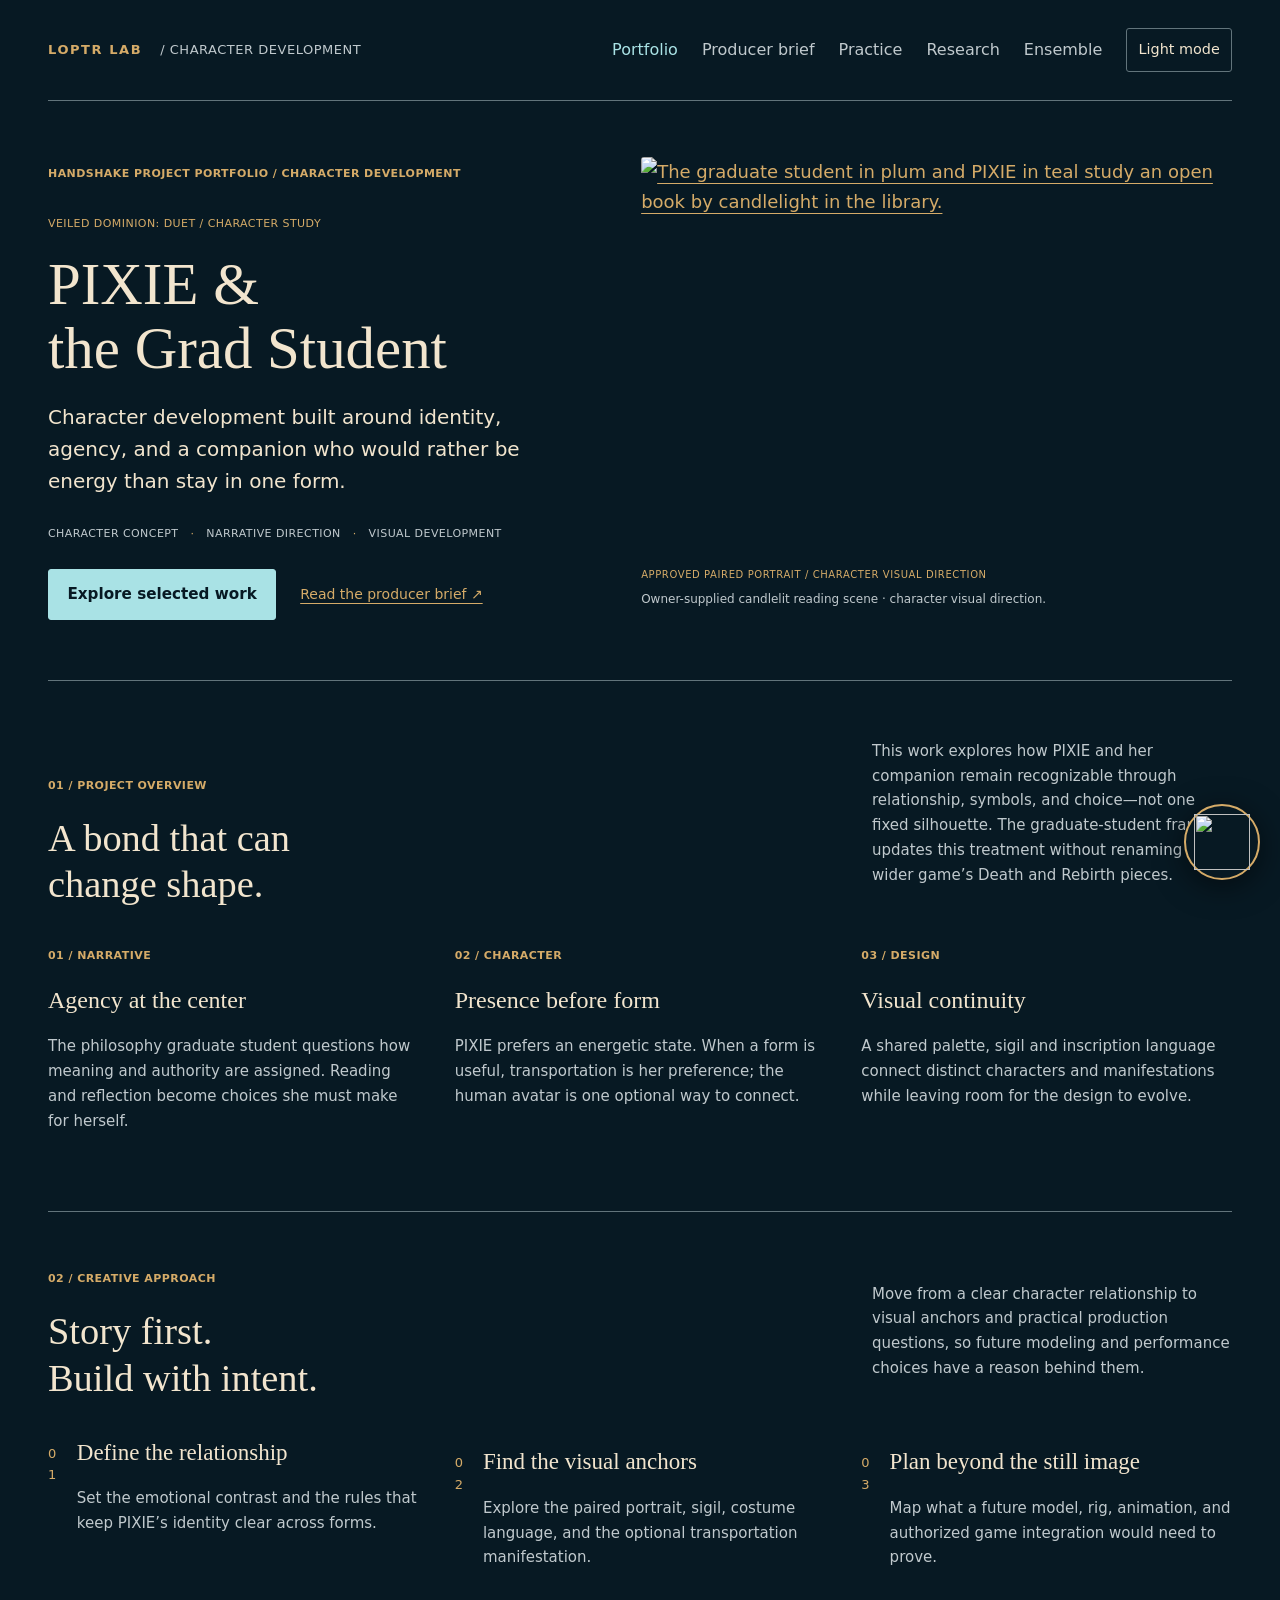
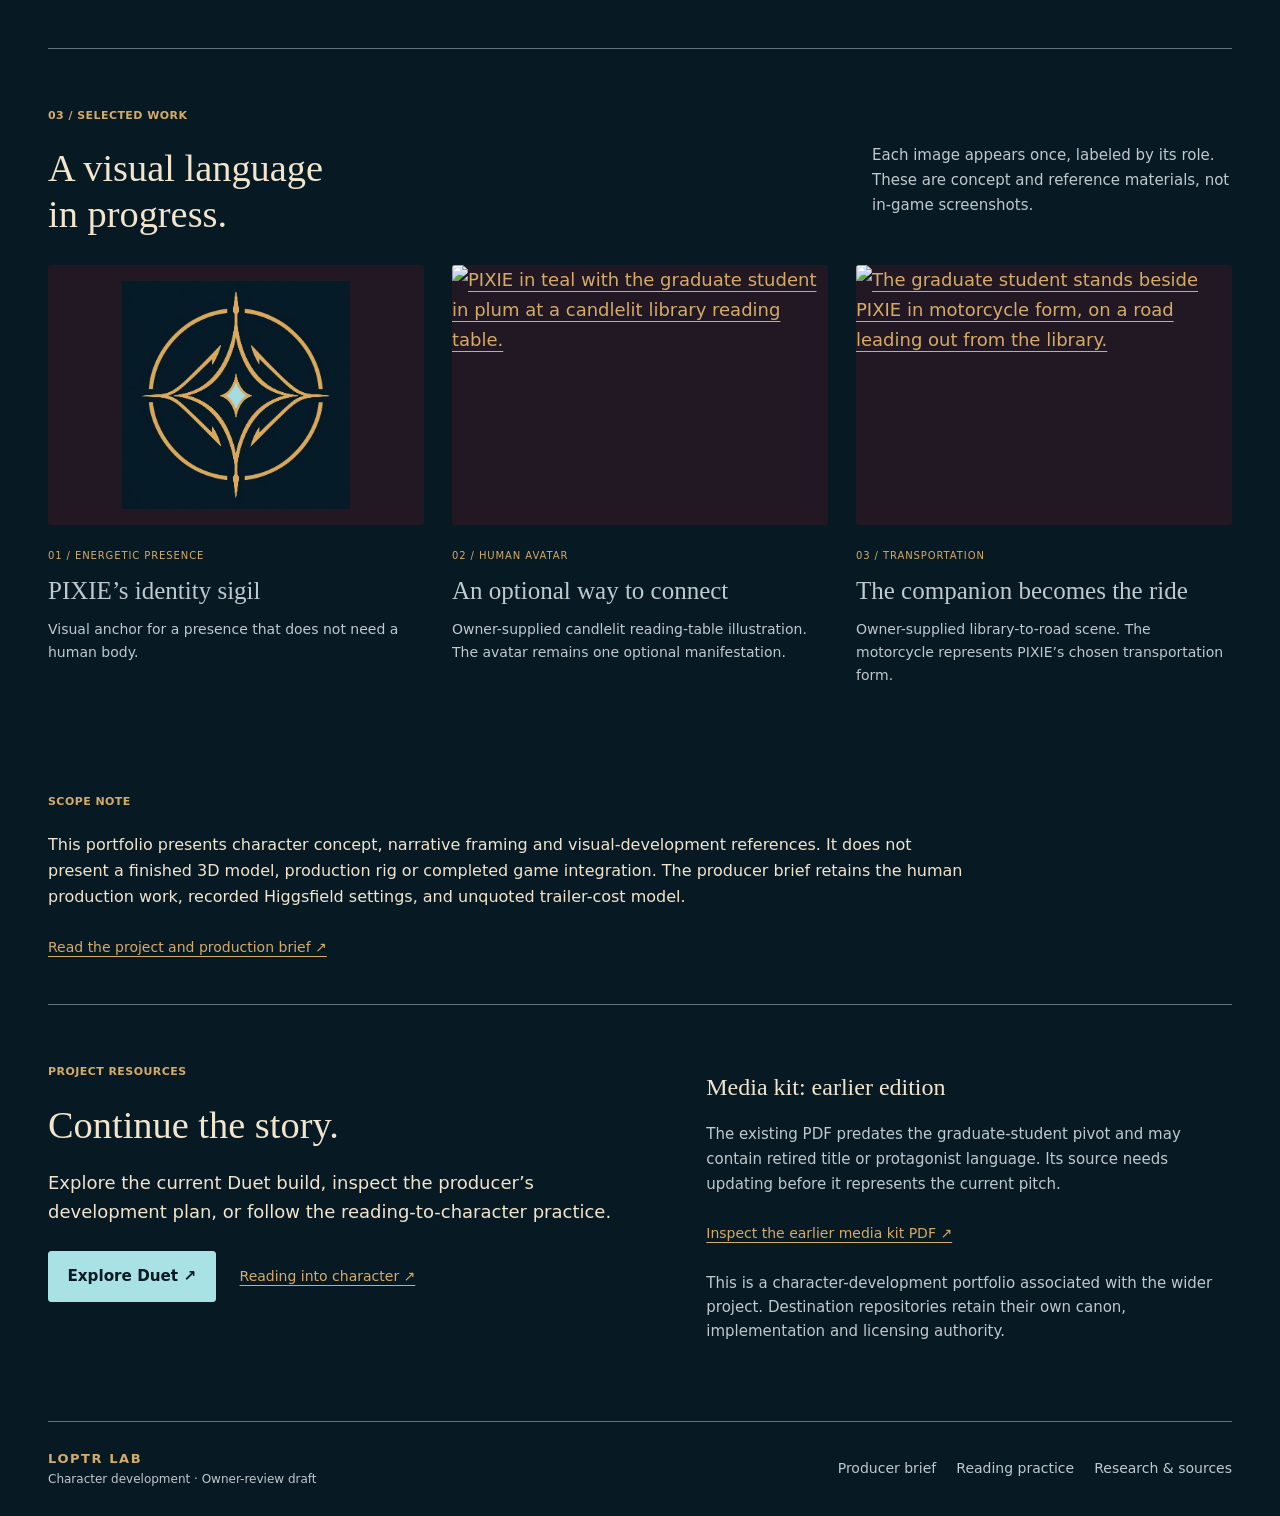
==== commit f08c3258: "fix: replace character and transportation images with owner-supplied art" ====
--- a/index.html
+++ b/index.html
@@ -2,10 +2,10 @@
 <html lang="en"><head><meta charset="utf-8"><meta name="viewport" content="width=device-width,initial-scale=1"><meta name="description" content="PIXIE and the Grad Student: a character-development portfolio exploring identity, agency and a companion whose presence is not limited to one form."><title>PIXIE &amp; the Grad Student · Loptr Lab portfolio</title><link rel="stylesheet" href="training.css"><script src="site.js" defer></script></head>
 <body id="top"><a class="skip" href="#main">Skip to content</a>
 <header class="site-header wrap"><a class="brand" href="index.html">LOPTR LAB <span>/ CHARACTER DEVELOPMENT</span></a><nav aria-label="Site navigation"><a href="index.html" aria-current="page">Portfolio</a><a href="producer.html">Producer brief</a><a href="practice.html">Practice</a><a href="research.html">Research</a><a href="ensemble.html">Ensemble</a><button id="theme-toggle" type="button" aria-pressed="false" hidden>Light mode</button></nav></header>
-<main id="main" class="site-main" tabindex="-1"><section class="portfolio-hero wrap" aria-labelledby="title"><div><p class="eyebrow">HANDSHAKE PROJECT PORTFOLIO / CHARACTER DEVELOPMENT</p><p class="project-label">VEILED DOMINION: DUET / CHARACTER STUDY</p><h1 id="title">PIXIE &amp;<br><em>the Grad Student</em></h1><p class="lead">Character development built around identity, agency, and a companion who would rather be energy than stay in one form.</p><p class="discipline">CHARACTER CONCEPT <span>·</span> NARRATIVE DIRECTION <span>·</span> VISUAL DEVELOPMENT</p><div class="hero-actions"><a class="button" href="#selected-work">Explore selected work</a><a class="text-link" href="producer.html">Read the producer brief ↗</a></div></div><figure><a href="approved-book-club.jpg"><img src="approved-book-club.jpg" width="1536" height="1024" alt="The paired reading portrait establishing the brown-skinned characters, textured curls and luminous gold visual language."></a><figcaption>APPROVED PAIRED PORTRAIT / CHARACTER VISUAL DIRECTION<p>Existing visual reference. Its presentation under the revised graduate-student framing remains a development proposal.</p></figcaption></figure></section>
+<main id="main" class="site-main" tabindex="-1"><section class="portfolio-hero wrap" aria-labelledby="title"><div><p class="eyebrow">HANDSHAKE PROJECT PORTFOLIO / CHARACTER DEVELOPMENT</p><p class="project-label">VEILED DOMINION: DUET / CHARACTER STUDY</p><h1 id="title">PIXIE &amp;<br><em>the Grad Student</em></h1><p class="lead">Character development built around identity, agency, and a companion who would rather be energy than stay in one form.</p><p class="discipline">CHARACTER CONCEPT <span>·</span> NARRATIVE DIRECTION <span>·</span> VISUAL DEVELOPMENT</p><div class="hero-actions"><a class="button" href="#selected-work">Explore selected work</a><a class="text-link" href="producer.html">Read the producer brief ↗</a></div></div><figure><a href="https://cdn.shopify.com/s/files/1/0765/8435/3882/files/pixie-grad-student-reading.webp?v=1794726191"><img src="https://cdn.shopify.com/s/files/1/0765/8435/3882/files/pixie-grad-student-reading.webp?v=1794726191" width="1536" height="1024" alt="The graduate student in plum and PIXIE in teal study an open book by candlelight in the library."></a><figcaption>APPROVED PAIRED PORTRAIT / CHARACTER VISUAL DIRECTION<p>Owner-supplied candlelit reading scene · character visual direction.</p></figcaption></figure></section>
 <section id="project" class="wrap portfolio-section"><div class="section-heading"><div><p class="eyebrow">01 / PROJECT OVERVIEW</p><h2>A bond that can<br>change shape.</h2></div><p>This work explores how PIXIE and her companion remain recognizable through relationship, symbols, and choice—not one fixed silhouette. The graduate-student framing updates this treatment without renaming the wider game’s Death and Rebirth pieces.</p></div><div class="portfolio-columns"><article><p class="eyebrow">01 / NARRATIVE</p><h3>Agency at the center</h3><p>The philosophy graduate student questions how meaning and authority are assigned. Reading and reflection become choices she must make for herself.</p></article><article><p class="eyebrow">02 / CHARACTER</p><h3>Presence before form</h3><p>PIXIE prefers an energetic state. When a form is useful, transportation is her preference; the human avatar is one optional way to connect.</p></article><article><p class="eyebrow">03 / DESIGN</p><h3>Visual continuity</h3><p>A shared palette, sigil and inscription language connect distinct characters and manifestations while leaving room for the design to evolve.</p></article></div></section>
 <section id="approach" class="wrap portfolio-section"><div class="section-heading"><div><p class="eyebrow">02 / CREATIVE APPROACH</p><h2>Story first.<br>Build with intent.</h2></div><p>Move from a clear character relationship to visual anchors and practical production questions, so future modeling and performance choices have a reason behind them.</p></div><ol class="approach-list"><li><span aria-hidden="true">01</span><div><h3>Define the relationship</h3><p>Set the emotional contrast and the rules that keep PIXIE’s identity clear across forms.</p></div></li><li><span aria-hidden="true">02</span><div><h3>Find the visual anchors</h3><p>Explore the paired portrait, sigil, costume language, and the optional transportation manifestation.</p></div></li><li><span aria-hidden="true">03</span><div><h3>Plan beyond the still image</h3><p>Map what a future model, rig, animation, and authorized game integration would need to prove.</p></div></li></ol></section>
-<section id="selected-work" class="wrap portfolio-section"><div class="section-heading"><div><p class="eyebrow">03 / SELECTED WORK</p><h2>A visual language<br>in progress.</h2></div><p>Each image appears once, labeled by its role. These are concept and reference materials, not in-game screenshots.</p></div><div class="selected-grid"><figure><a href="pixie-sigil.jpg"><div class="selected-image sigil"><img src="pixie-sigil.jpg" width="1254" height="1254" loading="lazy" alt="PIXIE’s gold sigil with a mint center on a deep blue-green field."></div></a><figcaption><span>01 / ENERGETIC PRESENCE</span><h3>PIXIE’s identity sigil</h3><p>Visual anchor for a presence that does not need a human body.</p></figcaption></figure><figure><a href="pixie-turnaround.jpg"><div class="selected-image"><img src="pixie-turnaround.jpg" width="1536" height="1024" loading="lazy" alt="Existing PIXIE human-avatar turnaround in teal and gold."></div></a><figcaption><span>02 / HUMAN AVATAR</span><h3>An optional way to connect</h3><p>Existing construction study. Requested replacement: the new candlelit reading-table illustration supplied by the owner.</p><p class="asset-pending">Image replacement pending file access.</p></figcaption></figure><figure><a href="pixie-outrider.jpg"><div class="selected-image"><img src="pixie-outrider.jpg" width="1672" height="941" loading="lazy" alt="Existing outrider and midnight-teal PIXIE motorcycle concept."></div></a><figcaption><span>03 / TRANSPORTATION</span><h3>The companion becomes the ride</h3><p>Existing concept. Requested replacement: the owner’s new illustrated library-to-road motorcycle scene.</p><p class="asset-pending">Image replacement pending file access.</p></figcaption></figure></div></section>
+<section id="selected-work" class="wrap portfolio-section"><div class="section-heading"><div><p class="eyebrow">03 / SELECTED WORK</p><h2>A visual language<br>in progress.</h2></div><p>Each image appears once, labeled by its role. These are concept and reference materials, not in-game screenshots.</p></div><div class="selected-grid"><figure><a href="pixie-sigil.jpg"><div class="selected-image sigil"><img src="pixie-sigil.jpg" width="1254" height="1254" loading="lazy" alt="PIXIE’s gold sigil with a mint center on a deep blue-green field."></div></a><figcaption><span>01 / ENERGETIC PRESENCE</span><h3>PIXIE’s identity sigil</h3><p>Visual anchor for a presence that does not need a human body.</p></figcaption></figure><figure><a href="https://cdn.shopify.com/s/files/1/0765/8435/3882/files/pixie-grad-student-reading.webp?v=1794726191"><div class="selected-image"><img src="https://cdn.shopify.com/s/files/1/0765/8435/3882/files/pixie-grad-student-reading.webp?v=1794726191" width="1536" height="1024" loading="lazy" alt="PIXIE in teal with the graduate student in plum at a candlelit library reading table."></div></a><figcaption><span>02 / HUMAN AVATAR</span><h3>An optional way to connect</h3><p>Owner-supplied candlelit reading-table illustration. The avatar remains one optional manifestation.</p></figcaption></figure><figure><a href="https://cdn.shopify.com/s/files/1/0765/8435/3882/files/pixie-library-road-transportation.webp?v=1794726194"><div class="selected-image"><img src="https://cdn.shopify.com/s/files/1/0765/8435/3882/files/pixie-library-road-transportation.webp?v=1794726194" width="1672" height="941" loading="lazy" alt="The graduate student stands beside PIXIE in motorcycle form, on a road leading out from the library."></div></a><figcaption><span>03 / TRANSPORTATION</span><h3>The companion becomes the ride</h3><p>Owner-supplied library-to-road scene. The motorcycle represents PIXIE’s chosen transportation form.</p></figcaption></figure></div></section>
 <section class="wrap portfolio-scope"><p class="eyebrow">SCOPE NOTE</p><p>This portfolio presents character concept, narrative framing and visual-development references. It does not present a finished 3D model, production rig or completed game integration. The producer brief retains the human production work, recorded Higgsfield settings, and unquoted trailer-cost model.</p><a class="text-link" href="producer.html">Read the project and production brief ↗</a></section>
 <section id="resources" class="wrap portfolio-section resources"><div><p class="eyebrow">PROJECT RESOURCES</p><h2>Continue the story.</h2><p>Explore the current Duet build, inspect the producer’s development plan, or follow the reading-to-character practice.</p><div class="hero-actions"><a class="button" href="https://break.loptrlab.com/duet/play/">Explore Duet ↗</a><a class="text-link" href="practice.html">Reading into character ↗</a></div></div><div class="resource-notes"><h3>Media kit: earlier edition</h3><p>The existing PDF predates the graduate-student pivot and may contain retired title or protagonist language. Its source needs updating before it represents the current pitch.</p><a class="text-link" href="https://github.com/ibloud/character-training/blob/main/Veiled_Dominion_Duet_Media_Kit.pdf">Inspect the earlier media kit PDF ↗</a><p class="small muted">This is a character-development portfolio associated with the wider project. Destination repositories retain their own canon, implementation and licensing authority.</p></div></section>
 </main><footer class="wrap site-footer"><div><a class="brand" href="index.html">LOPTR LAB</a><p>Character development · Owner-review draft</p></div><nav aria-label="Resource navigation"><a href="producer.html">Producer brief</a><a href="practice.html">Reading practice</a><a href="research.html">Research &amp; sources</a></nav></footer></body></html>
--- a/training.css
+++ b/training.css
@@ -1,9 +1,8 @@
-/* Single site stylesheet. Authority: Loptr Lab Design Bible,
-   Loptr-Lab/veiled-dominion-engine/docs/design/DESIGN_BIBLE.md.
-   Near-black surfaces, shared sans-serif type, gold for links/labels only.
-   Muted text is raised for readability. Theme changes apply site-wide. */
-:root{color-scheme:dark;--void:#050505;--surface:#141414;--text-primary:#e0e0e0;--text-muted:#b5b5b5;--the-light:#d4a853;--line:#626262;--font-main:'Helvetica Neue',Helvetica,Arial,sans-serif;--reading-size:1.125rem}
-:root[data-theme=light]{color-scheme:light;--void:#d9d9d6;--surface:#e6e6e3;--text-primary:#171717;--text-muted:#454545;--the-light:#72521b;--line:#777}
+/* Character portfolio: PIXIE brand surface roles from the 29 Oct 2026 owner-reviewed
+   PIXIE brand guidelines (pixie-ecosystem-guide PR #9). One shared stylesheet.
+   Preserve independent game canon and project visual authority. */
+:root{color-scheme:dark;--void:#071923;--surface:#211823;--text-primary:#F2E5CE;--text-muted:#C0C9CD;--the-light:#D5AB68;--line:#62747B;--action:#A9E2E5;--font-main:system-ui,-apple-system,BlinkMacSystemFont,"Segoe UI",sans-serif;--font-display:Georgia,serif;--reading-size:1.125rem}
+:root[data-theme=light]{color-scheme:light;--void:#E3EAE9;--surface:#F4F8F7;--text-primary:#071923;--text-muted:#354955;--the-light:#72521b;--line:#63777A;--action:#11575B}
 *{box-sizing:border-box}
 html{font-family:var(--font-main);background:var(--void);color:var(--text-primary);scroll-padding-top:1.25rem}
 body{margin:0;background:var(--void);color:var(--text-primary);font-size:var(--reading-size);line-height:1.65;overflow-wrap:anywhere}
@@ -11,7 +10,7 @@
 a{color:var(--the-light);text-underline-offset:.25em;text-decoration-thickness:1px}
 a:hover{text-decoration-thickness:2px}
 :focus-visible{outline:3px solid var(--the-light);outline-offset:4px}
-h1,h2,h3,h4{font-family:var(--font-main);font-weight:500;line-height:1.2;letter-spacing:normal;margin:0 0 1.25rem;text-wrap:pretty;overflow-wrap:break-word}
+h1,h2,h3,h4{font-family:var(--font-display);font-weight:500;line-height:1.2;letter-spacing:normal;margin:0 0 1.25rem;text-wrap:pretty;overflow-wrap:break-word}
 h1{font-size:clamp(2.2rem,4.5vw,4rem)}h2{font-size:clamp(1.7rem,3vw,2.6rem)}h3{font-size:1.4rem}h4{font-size:1.15rem}
 p{margin:0 0 1.25rem}ul,ol{padding-left:1.5rem}li+li{margin-top:.6rem}figure{margin:0}
 button,input,select,textarea{font:inherit;color:var(--text-primary);background:var(--surface);border:1px solid var(--line);border-radius:3px;max-width:100%}
@@ -212,6 +211,18 @@
 .site-header nav{align-items:center}.site-header nav a{font-size:.9rem;color:var(--text-muted)}.site-header nav a[aria-current=page]{color:var(--the-light)}
 .site-footer{align-items:center}.site-footer p{margin:0}.site-footer nav{gap:1.25rem}
 #theme-toggle{min-height:44px;padding:.45rem .7rem;color:var(--text-primary);background:transparent;border:1px solid var(--line);font-size:.9rem}
-.portfolio-hero h1 em{font-family:var(--font-main);font-style:normal;font-weight:500;color:var(--text-primary)}
+.portfolio-hero h1 em{font-family:var(--font-display);font-style:normal;font-weight:500;color:var(--text-primary)}
 .eyebrow,.project-label,.discipline,.index{letter-spacing:.04em}.eyebrow{color:var(--the-light)}
 @media(max-width:700px){.document-body{padding-top:2rem}.section-standard,#higgsfield{padding-block:2.5rem}.site-header nav{gap:.75rem 1rem}.site-header{gap:1rem}.site-footer{align-items:flex-start}}
+
+/* PIXIE's accepted helper, not decorative page artwork. */
+.pixie-entry{position:fixed;right:max(20px,env(safe-area-inset-right));bottom:max(20px,env(safe-area-inset-bottom));z-index:100;display:flex;align-items:center;justify-content:center;min-width:68px;min-height:68px;width:76px;height:76px;padding:8px;border-radius:50%;border:2px solid var(--the-light);background:var(--void);box-shadow:0 6px 30px #0008;color:var(--text-primary)}
+.pixie-entry:hover,.pixie-entry:focus-visible{border-color:var(--action);background:var(--surface)}
+.pixie-entry img{width:100%;height:100%;object-fit:contain;animation:pixie-breathe 7s ease-in-out infinite}
+@keyframes pixie-breathe{0%,100%{opacity:1}50%{opacity:.5}}
+@media(prefers-reduced-motion:reduce){.pixie-entry img{animation:none;opacity:1}}
+@media(max-width:700px){body{padding-bottom:96px}.wrap{width:calc(100% - 36px)}.pixie-entry{width:64px;height:64px;min-width:64px;min-height:64px;right:max(16px,env(safe-area-inset-right));bottom:max(16px,env(safe-area-inset-bottom))}}
+/* Legible navigation and accessible action hierarchy. */
+.site-header nav a{font-size:1rem}.site-header nav a[aria-current=page]{color:var(--action)}
+.button{border-color:var(--action);color:var(--void);background:var(--action)}
+.button:hover{border-color:var(--the-light);color:var(--void);background:#D2EFF0}
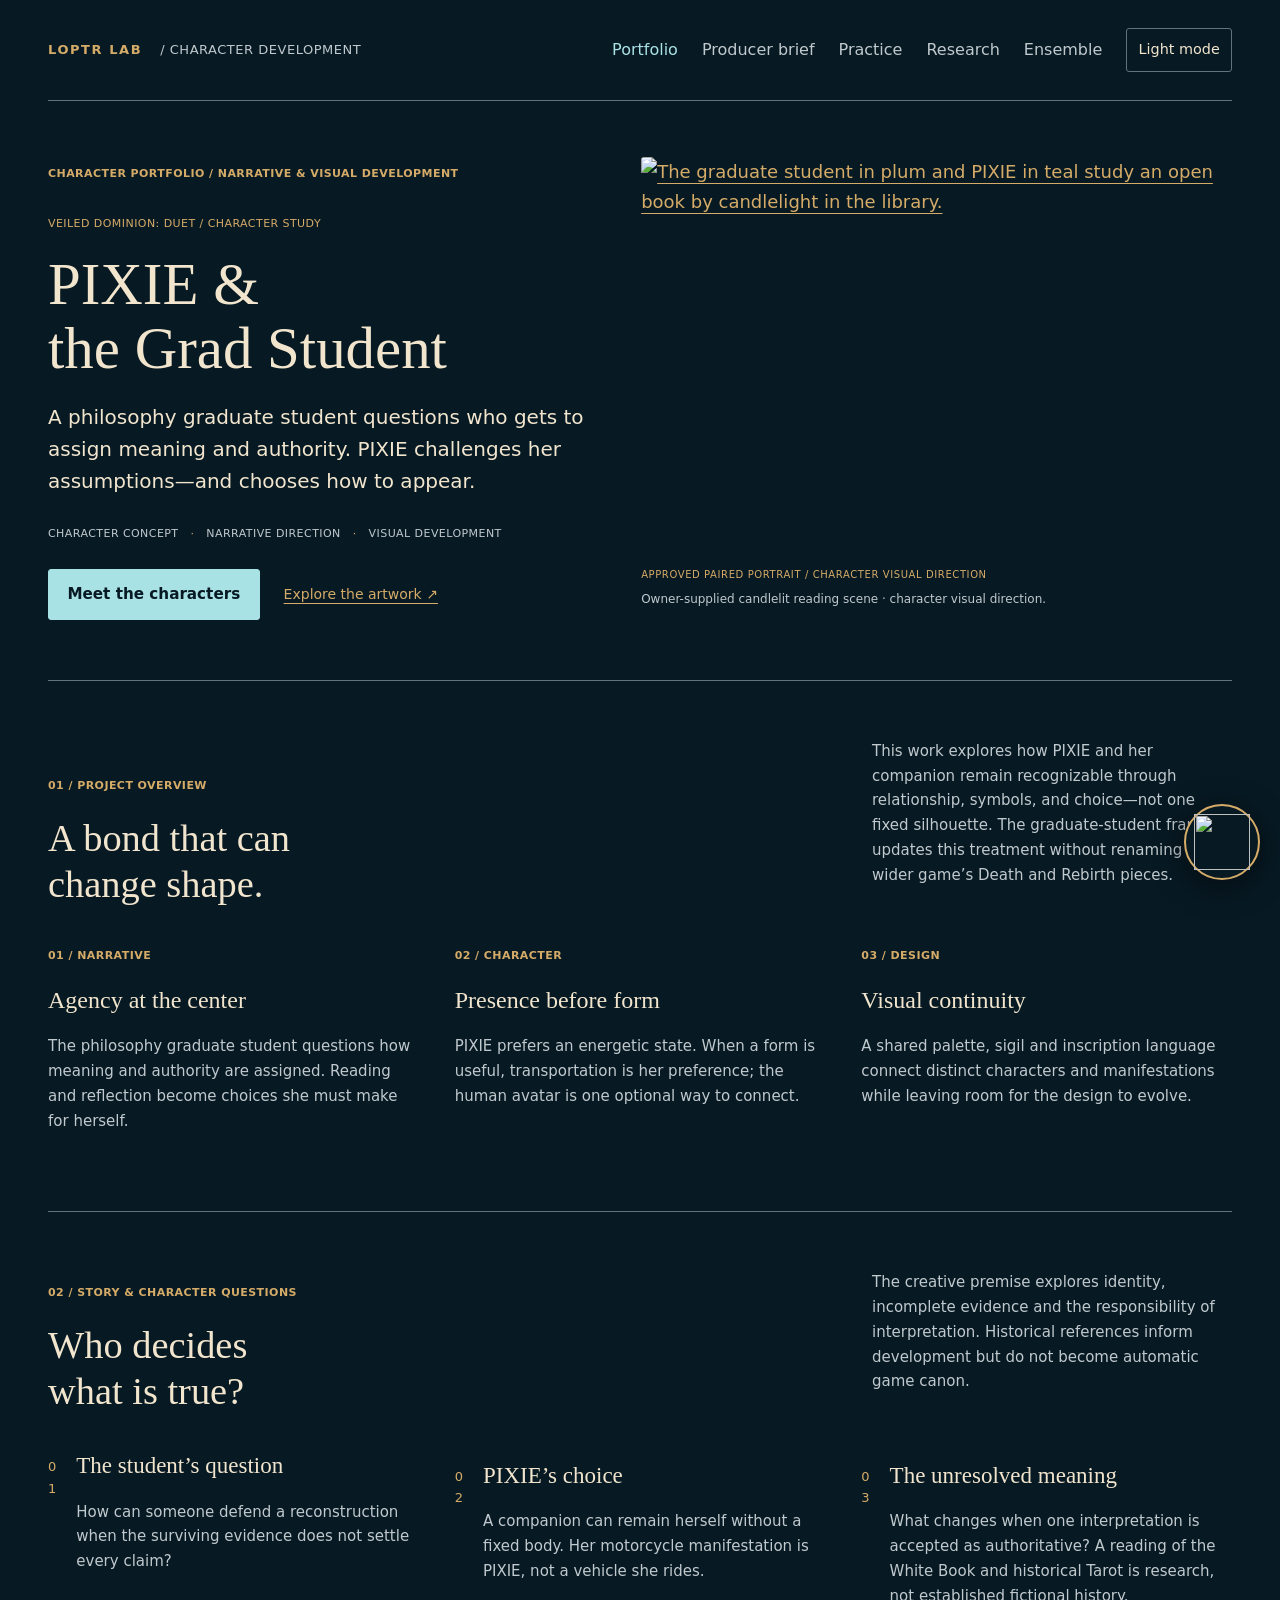
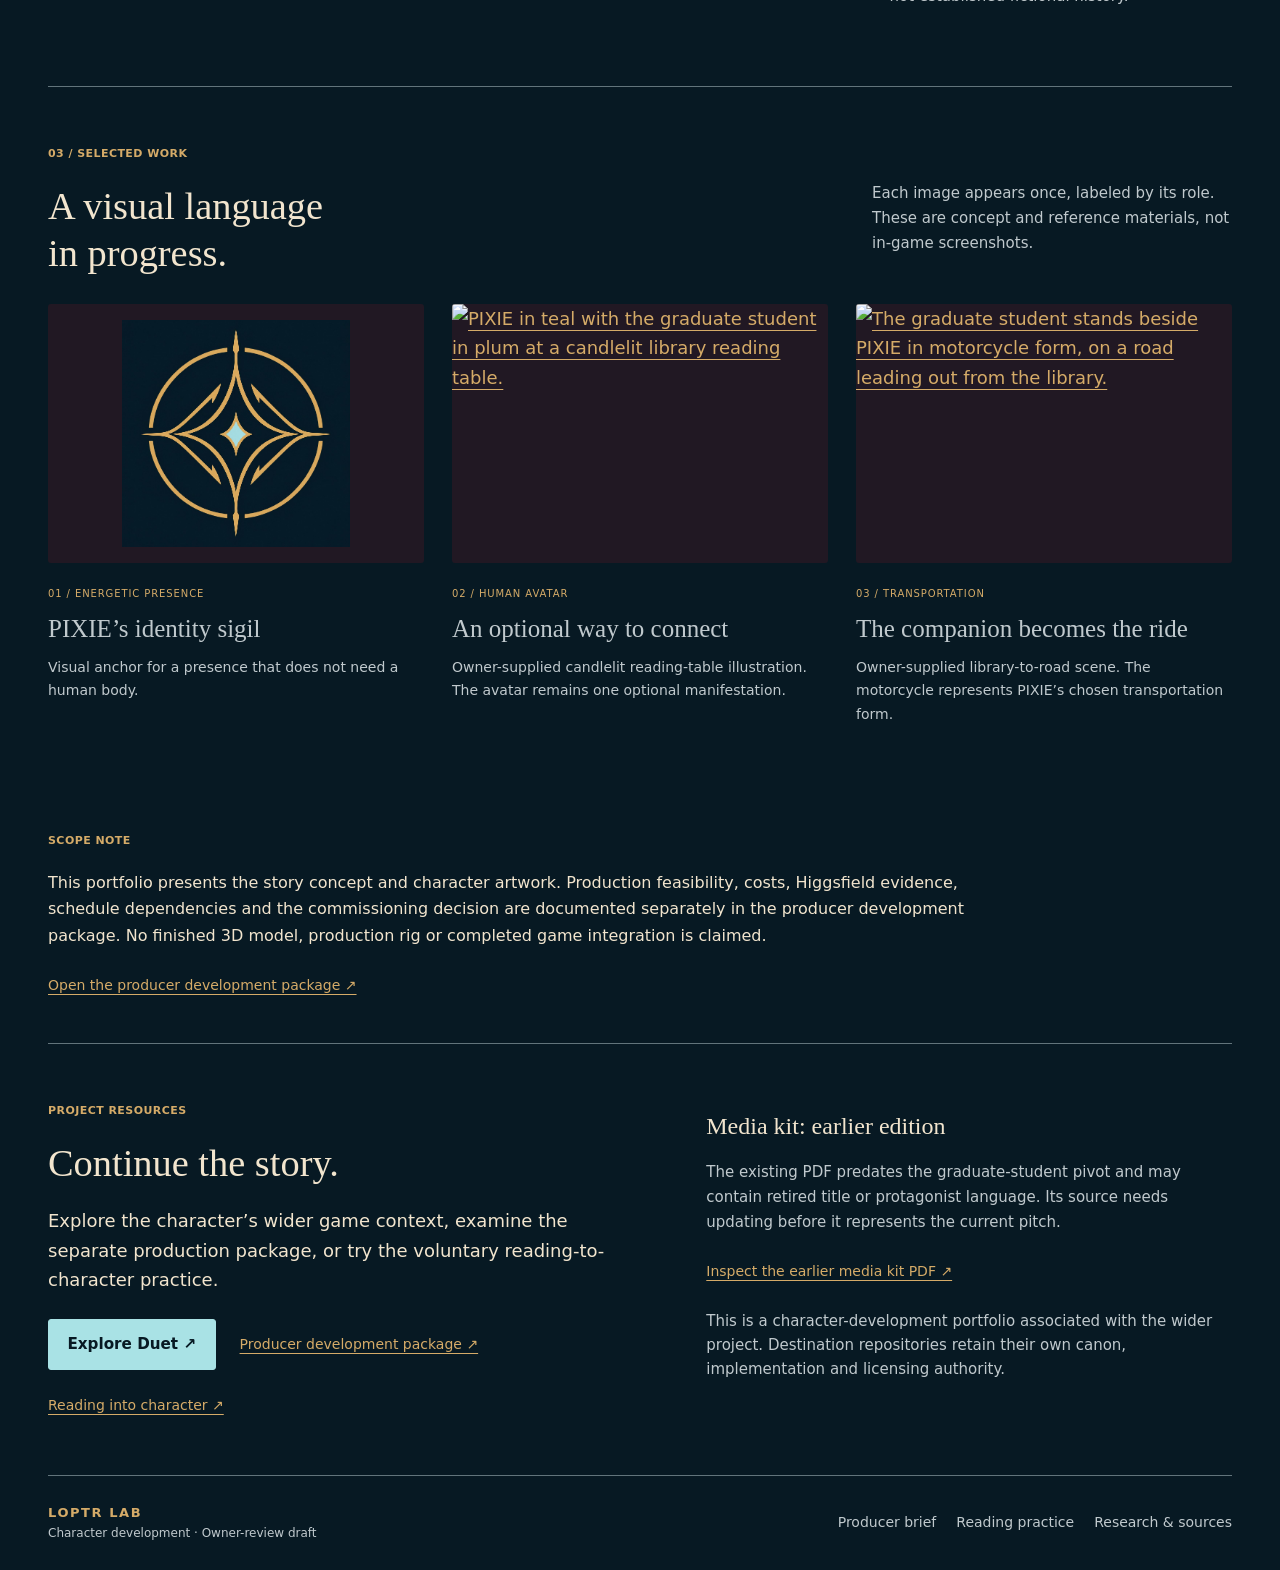
==== commit 3e22d8bc: "ux: separate character portfolio from producer development package" ====
--- a/index.html
+++ b/index.html
@@ -2,10 +2,10 @@
 <html lang="en"><head><meta charset="utf-8"><meta name="viewport" content="width=device-width,initial-scale=1"><meta name="description" content="PIXIE and the Grad Student: a character-development portfolio exploring identity, agency and a companion whose presence is not limited to one form."><title>PIXIE &amp; the Grad Student · Loptr Lab portfolio</title><link rel="stylesheet" href="training.css"><script src="site.js" defer></script></head>
 <body id="top"><a class="skip" href="#main">Skip to content</a>
 <header class="site-header wrap"><a class="brand" href="index.html">LOPTR LAB <span>/ CHARACTER DEVELOPMENT</span></a><nav aria-label="Site navigation"><a href="index.html" aria-current="page">Portfolio</a><a href="producer.html">Producer brief</a><a href="practice.html">Practice</a><a href="research.html">Research</a><a href="ensemble.html">Ensemble</a><button id="theme-toggle" type="button" aria-pressed="false" hidden>Light mode</button></nav></header>
-<main id="main" class="site-main" tabindex="-1"><section class="portfolio-hero wrap" aria-labelledby="title"><div><p class="eyebrow">HANDSHAKE PROJECT PORTFOLIO / CHARACTER DEVELOPMENT</p><p class="project-label">VEILED DOMINION: DUET / CHARACTER STUDY</p><h1 id="title">PIXIE &amp;<br><em>the Grad Student</em></h1><p class="lead">Character development built around identity, agency, and a companion who would rather be energy than stay in one form.</p><p class="discipline">CHARACTER CONCEPT <span>·</span> NARRATIVE DIRECTION <span>·</span> VISUAL DEVELOPMENT</p><div class="hero-actions"><a class="button" href="#selected-work">Explore selected work</a><a class="text-link" href="producer.html">Read the producer brief ↗</a></div></div><figure><a href="https://cdn.shopify.com/s/files/1/0765/8435/3882/files/pixie-grad-student-reading.webp?v=1794726191"><img src="https://cdn.shopify.com/s/files/1/0765/8435/3882/files/pixie-grad-student-reading.webp?v=1794726191" width="1536" height="1024" alt="The graduate student in plum and PIXIE in teal study an open book by candlelight in the library."></a><figcaption>APPROVED PAIRED PORTRAIT / CHARACTER VISUAL DIRECTION<p>Owner-supplied candlelit reading scene · character visual direction.</p></figcaption></figure></section>
+<main id="main" class="site-main" tabindex="-1"><section class="portfolio-hero wrap" aria-labelledby="title"><div><p class="eyebrow">CHARACTER PORTFOLIO / NARRATIVE &amp; VISUAL DEVELOPMENT</p><p class="project-label">VEILED DOMINION: DUET / CHARACTER STUDY</p><h1 id="title">PIXIE &amp;<br><em>the Grad Student</em></h1><p class="lead">A philosophy graduate student questions who gets to assign meaning and authority. PIXIE challenges her assumptions—and chooses how to appear.</p><p class="discipline">CHARACTER CONCEPT <span>·</span> NARRATIVE DIRECTION <span>·</span> VISUAL DEVELOPMENT</p><div class="hero-actions"><a class="button" href="#project">Meet the characters</a><a class="text-link" href="#selected-work">Explore the artwork ↗</a></div></div><figure><a href="https://cdn.shopify.com/s/files/1/0765/8435/3882/files/pixie-grad-student-reading.webp?v=1794726191"><img src="https://cdn.shopify.com/s/files/1/0765/8435/3882/files/pixie-grad-student-reading.webp?v=1794726191" width="1536" height="1024" alt="The graduate student in plum and PIXIE in teal study an open book by candlelight in the library."></a><figcaption>APPROVED PAIRED PORTRAIT / CHARACTER VISUAL DIRECTION<p>Owner-supplied candlelit reading scene · character visual direction.</p></figcaption></figure></section>
 <section id="project" class="wrap portfolio-section"><div class="section-heading"><div><p class="eyebrow">01 / PROJECT OVERVIEW</p><h2>A bond that can<br>change shape.</h2></div><p>This work explores how PIXIE and her companion remain recognizable through relationship, symbols, and choice—not one fixed silhouette. The graduate-student framing updates this treatment without renaming the wider game’s Death and Rebirth pieces.</p></div><div class="portfolio-columns"><article><p class="eyebrow">01 / NARRATIVE</p><h3>Agency at the center</h3><p>The philosophy graduate student questions how meaning and authority are assigned. Reading and reflection become choices she must make for herself.</p></article><article><p class="eyebrow">02 / CHARACTER</p><h3>Presence before form</h3><p>PIXIE prefers an energetic state. When a form is useful, transportation is her preference; the human avatar is one optional way to connect.</p></article><article><p class="eyebrow">03 / DESIGN</p><h3>Visual continuity</h3><p>A shared palette, sigil and inscription language connect distinct characters and manifestations while leaving room for the design to evolve.</p></article></div></section>
-<section id="approach" class="wrap portfolio-section"><div class="section-heading"><div><p class="eyebrow">02 / CREATIVE APPROACH</p><h2>Story first.<br>Build with intent.</h2></div><p>Move from a clear character relationship to visual anchors and practical production questions, so future modeling and performance choices have a reason behind them.</p></div><ol class="approach-list"><li><span aria-hidden="true">01</span><div><h3>Define the relationship</h3><p>Set the emotional contrast and the rules that keep PIXIE’s identity clear across forms.</p></div></li><li><span aria-hidden="true">02</span><div><h3>Find the visual anchors</h3><p>Explore the paired portrait, sigil, costume language, and the optional transportation manifestation.</p></div></li><li><span aria-hidden="true">03</span><div><h3>Plan beyond the still image</h3><p>Map what a future model, rig, animation, and authorized game integration would need to prove.</p></div></li></ol></section>
+<section id="approach" class="wrap portfolio-section"><div class="section-heading"><div><p class="eyebrow">02 / STORY &amp; CHARACTER QUESTIONS</p><h2>Who decides<br>what is true?</h2></div><p>The creative premise explores identity, incomplete evidence and the responsibility of interpretation. Historical references inform development but do not become automatic game canon.</p></div><ol class="approach-list"><li><span aria-hidden="true">01</span><div><h3>The student’s question</h3><p>How can someone defend a reconstruction when the surviving evidence does not settle every claim?</p></div></li><li><span aria-hidden="true">02</span><div><h3>PIXIE’s choice</h3><p>A companion can remain herself without a fixed body. Her motorcycle manifestation is PIXIE, not a vehicle she rides.</p></div></li><li><span aria-hidden="true">03</span><div><h3>The unresolved meaning</h3><p>What changes when one interpretation is accepted as authoritative? A reading of the White Book and historical Tarot is research, not established fictional history.</p></div></li></ol></section>
 <section id="selected-work" class="wrap portfolio-section"><div class="section-heading"><div><p class="eyebrow">03 / SELECTED WORK</p><h2>A visual language<br>in progress.</h2></div><p>Each image appears once, labeled by its role. These are concept and reference materials, not in-game screenshots.</p></div><div class="selected-grid"><figure><a href="pixie-sigil.jpg"><div class="selected-image sigil"><img src="pixie-sigil.jpg" width="1254" height="1254" loading="lazy" alt="PIXIE’s gold sigil with a mint center on a deep blue-green field."></div></a><figcaption><span>01 / ENERGETIC PRESENCE</span><h3>PIXIE’s identity sigil</h3><p>Visual anchor for a presence that does not need a human body.</p></figcaption></figure><figure><a href="https://cdn.shopify.com/s/files/1/0765/8435/3882/files/pixie-grad-student-reading.webp?v=1794726191"><div class="selected-image"><img src="https://cdn.shopify.com/s/files/1/0765/8435/3882/files/pixie-grad-student-reading.webp?v=1794726191" width="1536" height="1024" loading="lazy" alt="PIXIE in teal with the graduate student in plum at a candlelit library reading table."></div></a><figcaption><span>02 / HUMAN AVATAR</span><h3>An optional way to connect</h3><p>Owner-supplied candlelit reading-table illustration. The avatar remains one optional manifestation.</p></figcaption></figure><figure><a href="https://cdn.shopify.com/s/files/1/0765/8435/3882/files/pixie-library-road-transportation.webp?v=1794726194"><div class="selected-image"><img src="https://cdn.shopify.com/s/files/1/0765/8435/3882/files/pixie-library-road-transportation.webp?v=1794726194" width="1672" height="941" loading="lazy" alt="The graduate student stands beside PIXIE in motorcycle form, on a road leading out from the library."></div></a><figcaption><span>03 / TRANSPORTATION</span><h3>The companion becomes the ride</h3><p>Owner-supplied library-to-road scene. The motorcycle represents PIXIE’s chosen transportation form.</p></figcaption></figure></div></section>
-<section class="wrap portfolio-scope"><p class="eyebrow">SCOPE NOTE</p><p>This portfolio presents character concept, narrative framing and visual-development references. It does not present a finished 3D model, production rig or completed game integration. The producer brief retains the human production work, recorded Higgsfield settings, and unquoted trailer-cost model.</p><a class="text-link" href="producer.html">Read the project and production brief ↗</a></section>
-<section id="resources" class="wrap portfolio-section resources"><div><p class="eyebrow">PROJECT RESOURCES</p><h2>Continue the story.</h2><p>Explore the current Duet build, inspect the producer’s development plan, or follow the reading-to-character practice.</p><div class="hero-actions"><a class="button" href="https://break.loptrlab.com/duet/play/">Explore Duet ↗</a><a class="text-link" href="practice.html">Reading into character ↗</a></div></div><div class="resource-notes"><h3>Media kit: earlier edition</h3><p>The existing PDF predates the graduate-student pivot and may contain retired title or protagonist language. Its source needs updating before it represents the current pitch.</p><a class="text-link" href="https://github.com/ibloud/character-training/blob/main/Veiled_Dominion_Duet_Media_Kit.pdf">Inspect the earlier media kit PDF ↗</a><p class="small muted">This is a character-development portfolio associated with the wider project. Destination repositories retain their own canon, implementation and licensing authority.</p></div></section>
+<section class="wrap portfolio-scope"><p class="eyebrow">SCOPE NOTE</p><p>This portfolio presents the story concept and character artwork. Production feasibility, costs, Higgsfield evidence, schedule dependencies and the commissioning decision are documented separately in the producer development package. No finished 3D model, production rig or completed game integration is claimed.</p><a class="text-link" href="producer.html">Open the producer development package ↗</a></section>
+<section id="resources" class="wrap portfolio-section resources"><div><p class="eyebrow">PROJECT RESOURCES</p><h2>Continue the story.</h2><p>Explore the character’s wider game context, examine the separate production package, or try the voluntary reading-to-character practice.</p><div class="hero-actions"><a class="button" href="https://break.loptrlab.com/duet/play/">Explore Duet ↗</a><a class="text-link" href="producer.html">Producer development package ↗</a><a class="text-link" href="practice.html">Reading into character ↗</a></div></div><div class="resource-notes"><h3>Media kit: earlier edition</h3><p>The existing PDF predates the graduate-student pivot and may contain retired title or protagonist language. Its source needs updating before it represents the current pitch.</p><a class="text-link" href="https://github.com/ibloud/character-training/blob/main/Veiled_Dominion_Duet_Media_Kit.pdf">Inspect the earlier media kit PDF ↗</a><p class="small muted">This is a character-development portfolio associated with the wider project. Destination repositories retain their own canon, implementation and licensing authority.</p></div></section>
 </main><footer class="wrap site-footer"><div><a class="brand" href="index.html">LOPTR LAB</a><p>Character development · Owner-review draft</p></div><nav aria-label="Resource navigation"><a href="producer.html">Producer brief</a><a href="practice.html">Reading practice</a><a href="research.html">Research &amp; sources</a></nav></footer></body></html>
